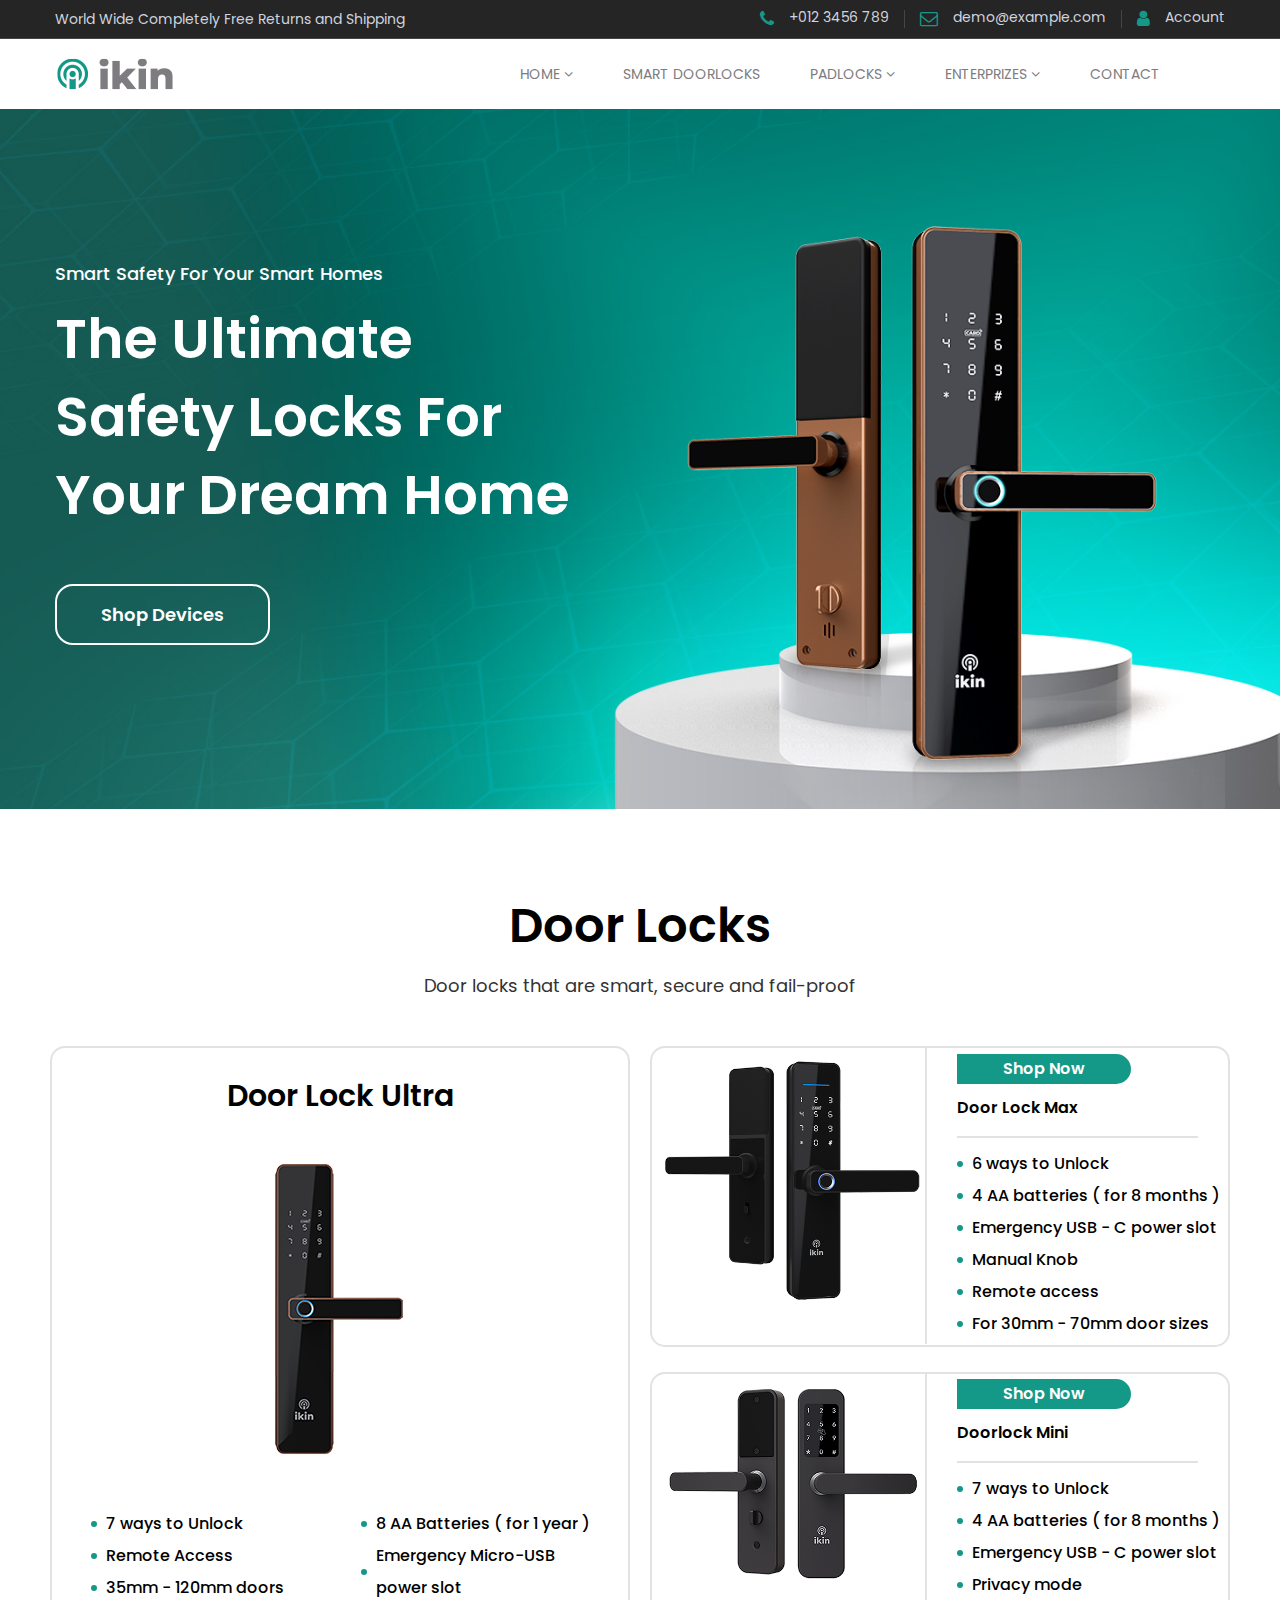
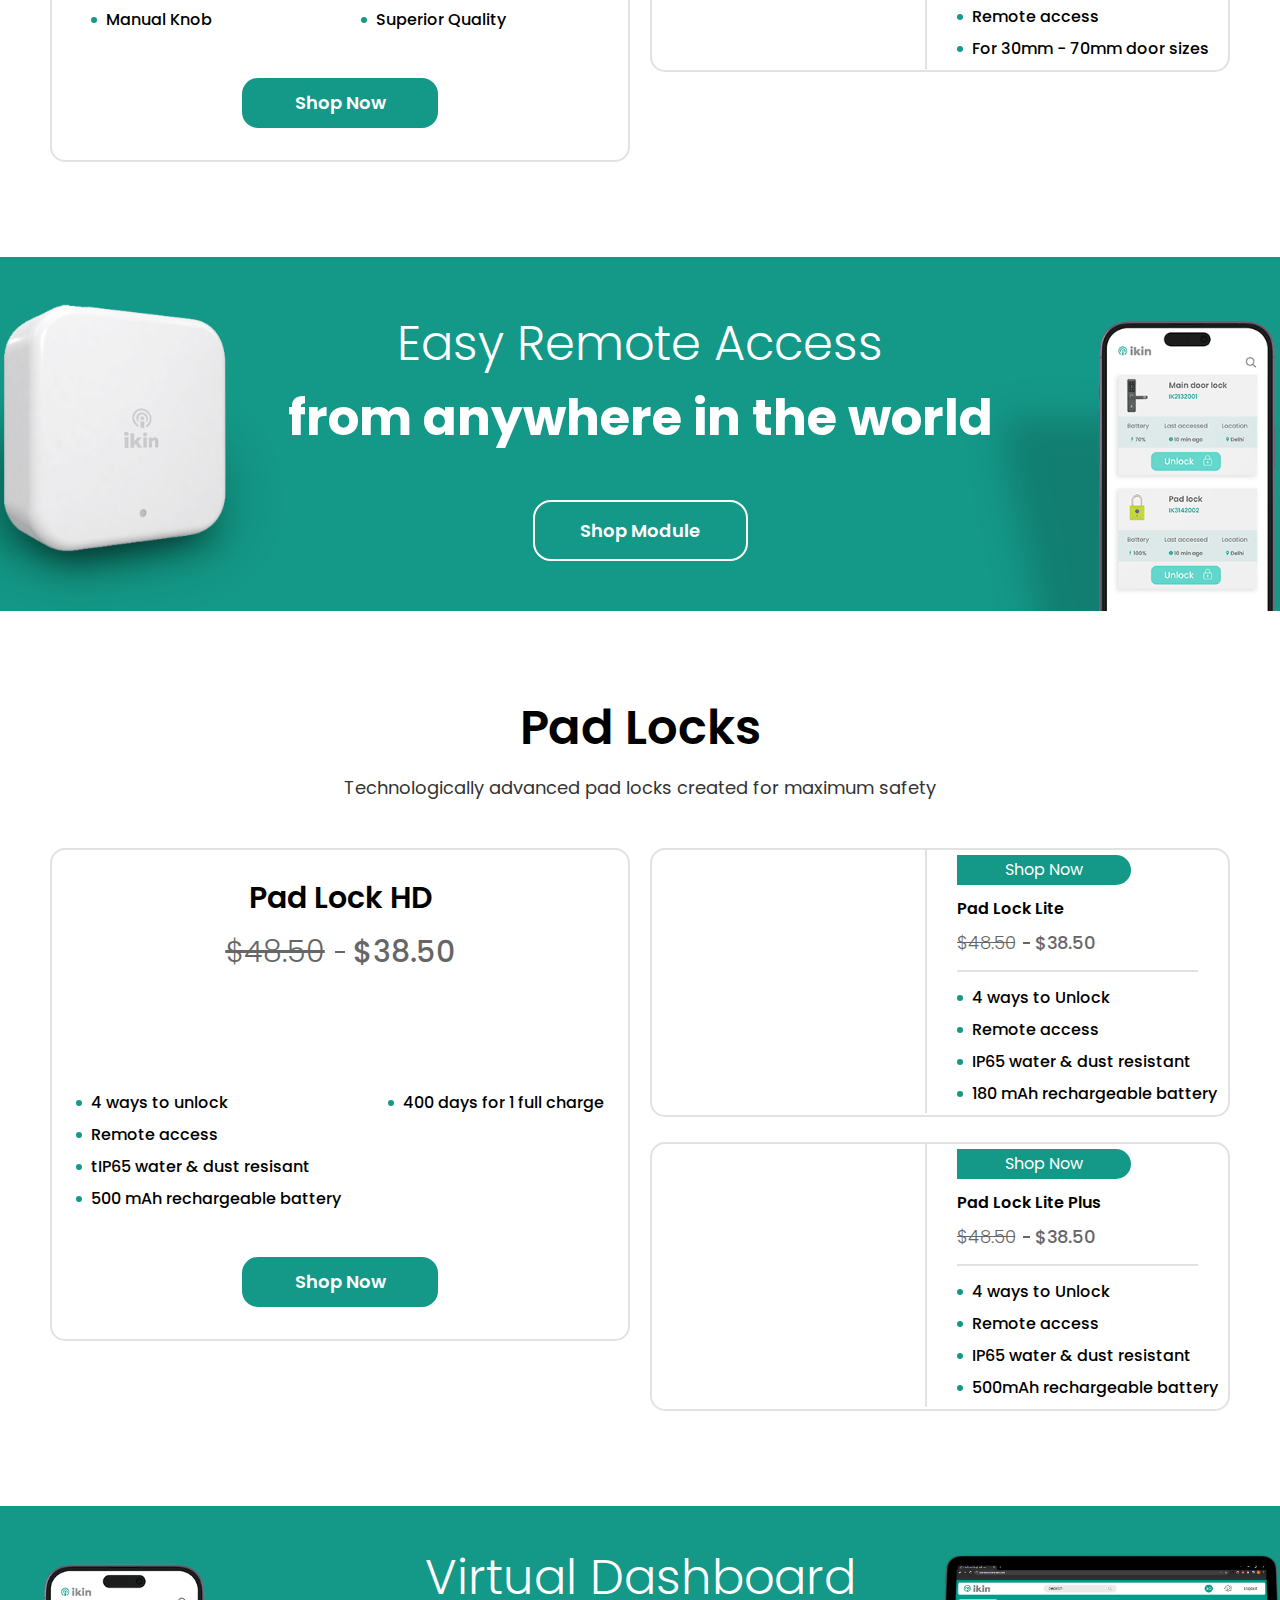
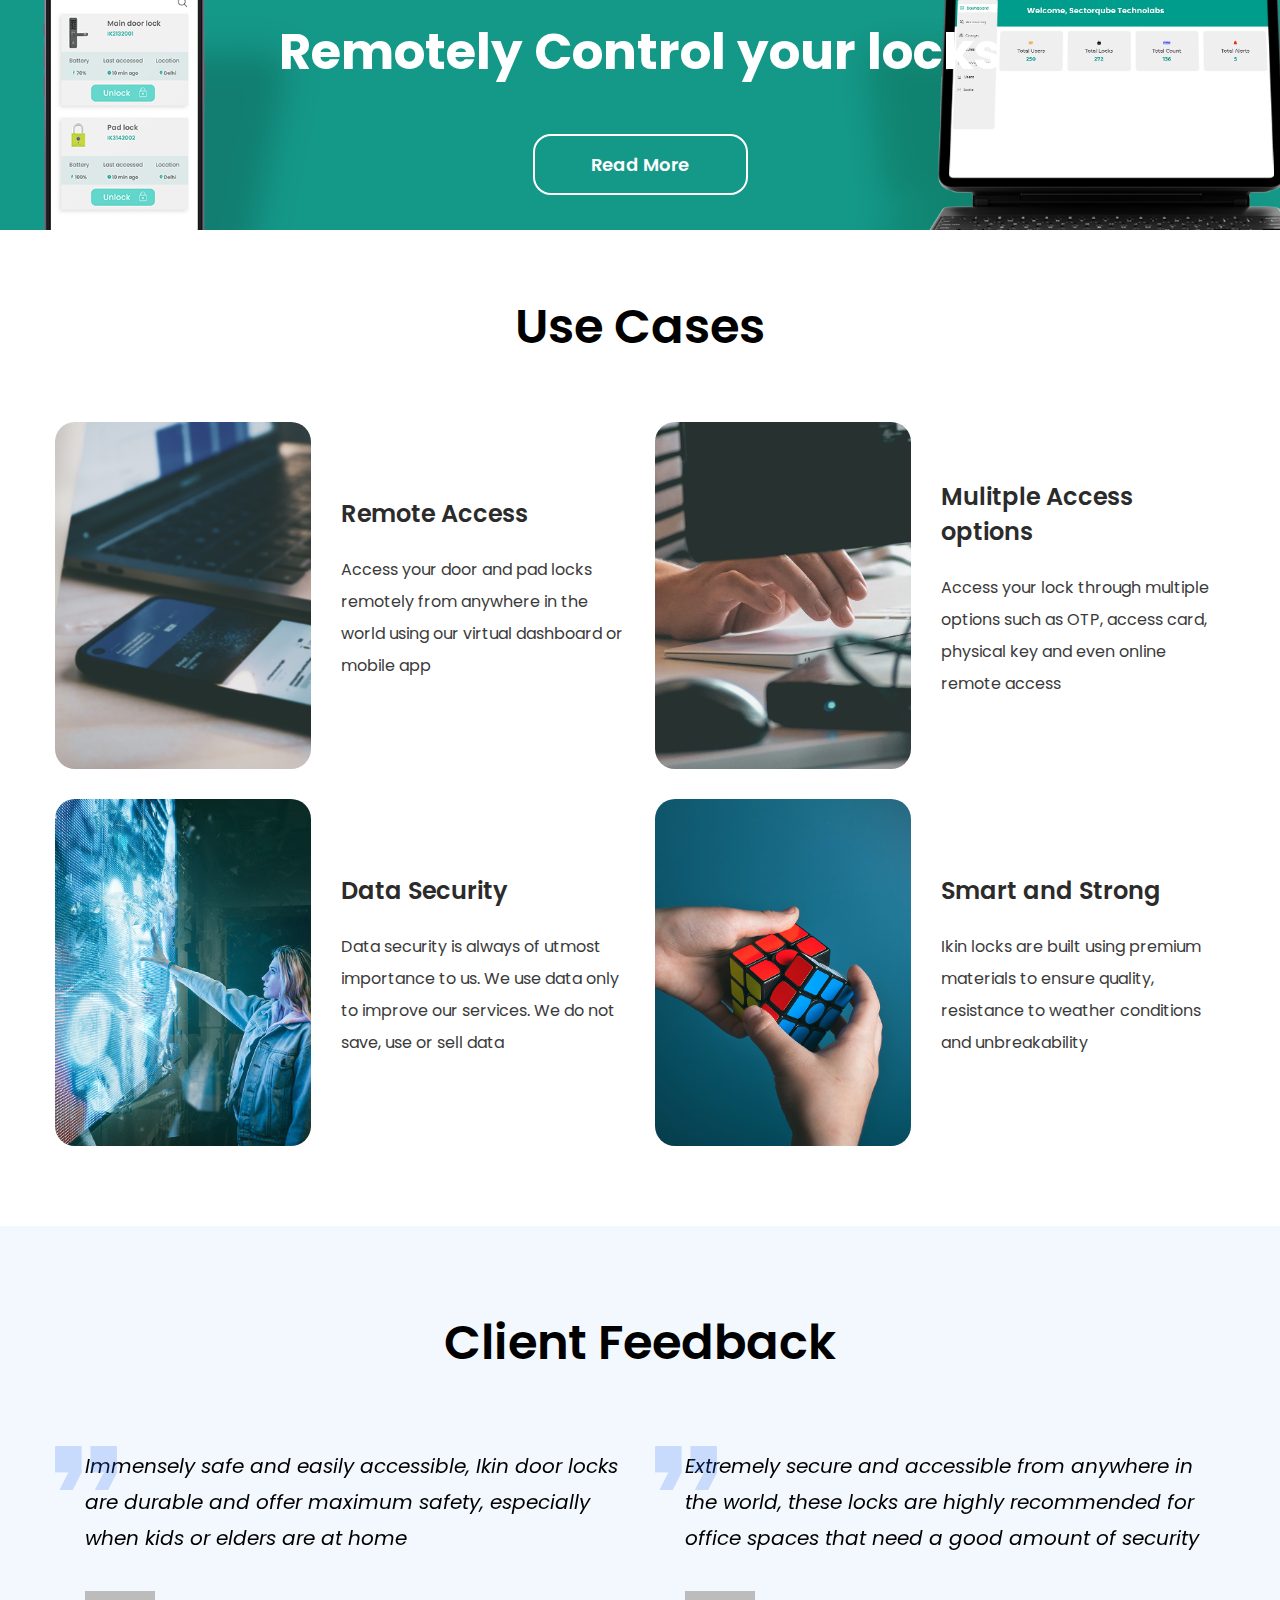
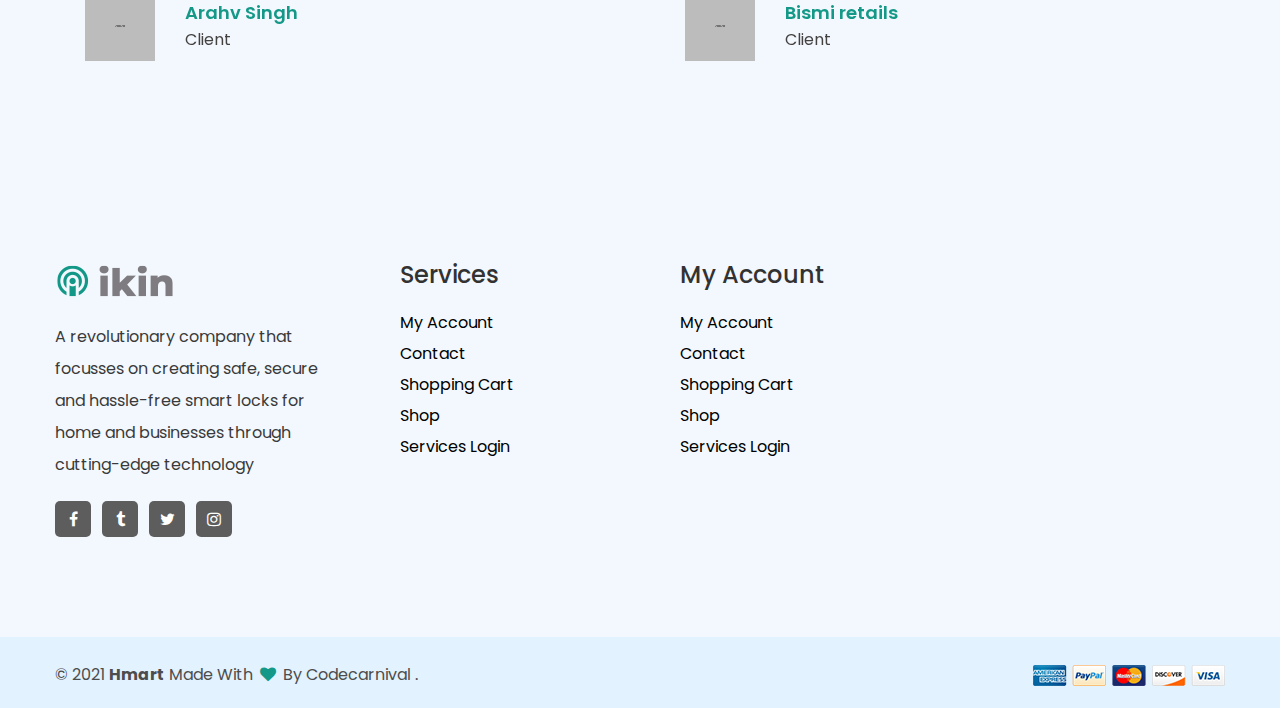
==== index.html @ 2f0a4382 "Add files via upload" ====
<!DOCTYPE html>
<html lang="zxx" dir="ltr">

<head>
    <meta charset="UTF-8">
    <meta http-equiv="X-UA-Compatible" content="IE=edge">
    <meta name="viewport" content="width=device-width, initial-scale=1.0">
    <title>IKIN</title>
    <meta name="robots" content="index, follow" />
    <meta name="description" content="Hmart-Smart Product eCommerce html Template">
    <!-- Favicon -->
    <link rel="shortcut icon" type="image/x-icon" href="assets/images/logo/favicon.png" />
    <!-- CSS
    ============================================ -->
    <link rel="stylesheet" href="assets/css/bootstrap.min.css" />
    <link rel="stylesheet" href="assets/css/font.awesome.css" />
    <link rel="stylesheet" href="assets/css/pe-icon-7-stroke.css" />
    <link rel="stylesheet" href="assets/css/animate.min.css">
    <link rel="stylesheet" href="assets/css/swiper-bundle.min.css">
    <link rel="stylesheet" href="assets/css/venobox.css">
    <link rel="stylesheet" href="assets/css/jquery-ui.min.css">
    <!-- Style CSS -->
    <link rel="stylesheet" href="assets/css/style.css">
    <!-- Minify Version -->
    <!-- <link rel="stylesheet" href="assets/css/plugins.min.css">
    <link rel="stylesheet" href="assets/css/style.min.css"> -->
</head>

<body>
    <div class="main-wrapper">
        <header>
            <!-- Header top area start -->
            <div class="header-top">
                <div class="container">
                    <div class="row justify-content-between align-items-center">
                        <div class="col">
                            <div class="welcome-text">
                                <p>World Wide Completely Free Returns and Shipping</p>
                            </div>
                        </div>
                        <div class="col d-none d-lg-block">
                            <div class="top-nav">
                                <ul>
                                    <li><a href="tel:0123456789"><i class="fa fa-phone"></i> +012 3456 789</a></li>
                                    <li><a href="mailto:demo@example.com"><i class="fa fa-envelope-o"></i> demo@example.com</a></li>
                                    <li><a href="my-account.html"><i class="fa fa-user"></i> Account</a></li>
                                </ul>
                            </div>
                        </div>
                    </div>
                </div>
            </div>
            <!-- Header top area end -->
            <!-- Header action area start -->
            <div class="header-bottom  d-none d-lg-block sticky-nav">
                <div class="container">
                    <div class="row justify-content-between align-items-center">
                        <div class="col-lg-3 col">
                            <div class="header-logo">
                                <a class="mainlogo"  href="index.html"><img src="assets/images/logo/ikin-logo.png" alt="ikin Logo" /></a>
                                <a class="whitelogo" href="index.html"><img src="assets/images/logo/ikin-logo_white.png" alt="ikin Logo" /></a>
                            </div>
                        </div>
                        <div class="col-lg-8 d-none d-lg-block">
                            <div class="header-nav">
                                <div class="main-menu position-relative">
                                    <ul>
                                        <li class="dropdown"><a href="#">Home <i class="fa fa-angle-down"></i></a>
                                      <!--       <ul class="sub-menu">
                                                <li><a href="index.html">Home 1</a></li>
                                                <li><a href="index-2.html">Home 2</a></li>
                                            </ul> -->
                                        </li>
                                        <li><a href="about.html">SMART DOORLOCKS</a></li>
                                    <!--     <li class="dropdown position-static"><a href="about.html">Pages <i class="fa fa-angle-down"></i></a>
                                            <ul class="mega-menu d-block">
                                                <li class="d-flex">
                                                    <ul class="d-block">
                                                        <li class="title"><a href="#">Inner Pages</a></li>
                                                        <li><a href="404.html">404 Page</a></li>
                                                        <li><a href="order-tracking.html">Order Tracking</a></li>
                                                        <li><a href="faq.html">Faq Page</a></li>
                                                        <li><a href="coming-soon.html">Coming Soon Page</a></li>
                                                    </ul>
                                                    <ul class="d-block">
                                                        <li class="title"><a href="#">Other Shop Pages</a></li>
                                                        <li><a href="cart.html">Cart Page</a></li>
                                                        <li><a href="checkout.html">Checkout Page</a></li>
                                                        <li><a href="compare.html">Compare Page</a></li>
                                                        <li><a href="wishlist.html">Wishlist Page</a></li>
                                                    </ul>
                                                    <ul class="d-block">
                                                        <li class="title"><a href="#">Related Shop Pages</a></li>
                                                        <li><a href="my-account.html">Account Page</a></li>
                                                        <li><a href="login.html">Login & Register Page</a></li>
                                                        <li><a href="empty-cart.html">Empty Cart Page</a></li>
                                                        <li><a href="thank-you-page.html">Thank You Page</a></li>
                                                    </ul>
                                                    <ul class="d-flex align-items-center p-0 border-0 flex-column justify-content-center">
                                                        <li>
                                                            <a class="p-0" href="shop-left-sidebar.html"><img class="img-responsive w-100" src="assets/images/banner/menu-banner.png" alt=""></a>
                                                        </li>
                                                    </ul>
                                                </li>
                                            </ul>
                                        </li> -->
                                        <li class="dropdown position-static"><a href="#">PADLOCKS <i
                                            class="fa fa-angle-down"></i></a>
                                          <!--   <ul class="mega-menu d-block">
                                                <li class="d-flex">
                                                    <ul class="d-block">
                                                        <li class="title"><a href="#">Shop Page</a></li>
                                                        <li><a href="shop-3-column.html">Shop 3 Column</a></li>
                                                        <li><a href="shop-4-column.html">Shop 4 Column</a></li>
                                                        <li><a href="shop-left-sidebar.html">Shop Left Sidebar</a></li>
                                                        <li><a href="shop-right-sidebar.html">Shop Right Sidebar</a></li>
                                                        <li><a href="shop-list-left-sidebar.html">Shop List Left Sidebar</a>
                                                        </li>
                                                        <li><a href="shop-list-right-sidebar.html">Shop List Right Sidebar</a>
                                                        </li>
                                                    </ul>
                                                    <ul class="d-block">
                                                        <li class="title"><a href="#">product Details Page</a></li>
                                                        <li><a href="single-product.html">Product Single</a></li>
                                                        <li><a href="single-product-variable.html">Product Variable</a></li>
                                                        <li><a href="single-product-affiliate.html">Product Affiliate</a></li>
                                                        <li><a href="single-product-group.html">Product Group</a></li>
                                                        <li><a href="single-product-tabstyle-2.html">Product Tab 2</a></li>
                                                        <li><a href="single-product-tabstyle-3.html">Product Tab 3</a></li>
                                                    </ul>
                                                    <ul class="d-block">
                                                        <li class="title"><a href="#">Single Product Page</a></li>
                                                        <li><a href="single-product-slider.html">Product Slider</a></li>
                                                        <li><a href="single-product-gallery-left.html">Product Gallery Left</a>
                                                        <li><a href="single-product-gallery-right.html">Product Gallery Right</a> </li>
                                                        <li><a href="single-product-sticky-left.html">Product Sticky Left</a>
                                                        </li>
                                                        <li><a href="single-product-sticky-right.html">Product Sticky Right</a>
                                                        </li>
                                                        <li><a href="cart.html">Cart Page</a></li>
                                                    </ul>
                                                    <ul class="d-block p-0 border-0">
                                                        <li class="title"><a href="#">Single Product Page</a></li>
                                                        <li><a href="checkout.html">Checkout Page</a></li>
                                                        <li><a href="compare.html">Compare Page</a></li>
                                                        <li><a href="wishlist.html">Wishlist Page</a></li>
                                                        <li><a href="my-account.html">Account Page</a></li>
                                                        <li><a href="login.html">Login & Register Page</a></li>
                                                        <li><a href="empty-cart.html">Empty Cart Page</a></li>
                                                    </ul>
                                                </li>
                                            </ul> -->
                                        </li>
                                        <li class="dropdown "><a href="#">ENTERPRIZES <i class="fa fa-angle-down"></i></a>
                                           <!--  <ul class="sub-menu">
                                                <li class="dropdown position-static"><a href="blog-grid-left-sidebar.html">Blog Grid
                                                        <i class="fa fa-angle-right"></i></a>
                                                    <ul class="sub-menu sub-menu-2">
                                                        <li><a href="blog-grid.html">Blog Grid</a></li>
                                                        <li><a href="blog-grid-left-sidebar.html">Blog Grid Left Sidebar</a></li>
                                                        <li><a href="blog-grid-right-sidebar.html">Blog Grid Right Sidebar</a></li>
                                                    </ul>
                                                </li>
                                                <li class="dropdown position-static"><a href="blog-list-left-sidebar.html">Blog List
                                                        <i class="fa fa-angle-right"></i></a>
                                                    <ul class="sub-menu sub-menu-2">
                                                        <li><a href="blog-list.html">Blog List</a></li>
                                                        <li><a href="blog-list-left-sidebar.html">Blog List Left Sidebar</a></li>
                                                        <li><a href="blog-list-right-sidebar.html">Blog List Right Sidebar</a></li>
                                                    </ul>
                                                </li>
                                                <li class="dropdown position-static"><a href="blog-single-left-sidebar.html">Single
                                                        Blog <i class="fa fa-angle-right"></i></a>
                                                    <ul class="sub-menu sub-menu-2">
                                                        <li><a href="blog-single.html">Single Blog</a>
                                                        <li><a href="blog-single-left-sidebar.html">Single Blog Left Sidebar</a>
                                                        </li>
                                                        <li><a href="blog-single-right-sidebar.html">Single Blog Right Sidebar</a>
                                                        </li>
                                                    </ul>
                                                </li>
                                            </ul> -->
                                        </li>
                                        <li><a href="contact.html">Contact</a></li>
                                    </ul>
                                </div>
                            </div>
                        </div>
                        <div class="col-lg-2 col">
                            <div class="header-actions">
                              
                                <a href="#offcanvas-mobile-menu" class="header-action-btn header-action-btn-menu offcanvas-toggle d-lg-none">
                                    <i class="pe-7s-menu"></i>
                                </a>
                            </div>
                        </div>
                    </div>
                </div>
            </div>
            <!-- Header action area end -->
            <!-- Header action area start -->
            <div class="header-bottom d-lg-none sticky-nav style-1">
                <div class="container">
                    <div class="row justify-content-between align-items-center">
                        <div class="col-lg-3 col">
                            <div class="header-logo">
                                <a class="mainlogo"  href="index.html"><img src="assets/images/logo/ikin-logo.png" alt="ikin Logo" /></a>
                                <a class="whitelogo" href="index.html"><img src="assets/images/logo/ikin-logo_white.png" alt="ikin Logo" /></a>
                            </div>
                        </div>
                       
                        <div class="col-lg-3 col">
                            <div class="header-actions">
                                <!-- Single Wedge Start -->
                             
                                <!-- Single Wedge End -->
                              
                                <a href="#offcanvas-mobile-menu" class="header-action-btn header-action-btn-menu offcanvas-toggle d-lg-none">
                                    <i class="pe-7s-menu"></i>
                                </a>
                            </div>
                        </div>
                    </div>
                </div>
            </div>
            <!-- Header action area end -->
           
        </header>
        <!-- offcanvas overlay start -->
        <div class="offcanvas-overlay"></div>
        <!-- offcanvas overlay end -->
        <!-- OffCanvas Wishlist Start -->
        <div id="offcanvas-wishlist" class="offcanvas offcanvas-wishlist">
            <div class="inner">
                <div class="head">
                    <span class="title">Wishlist</span>
                    <button class="offcanvas-close">×</button>
                </div>
                <div class="body customScroll">
                    <ul class="minicart-product-list">
                        <li>
                            <a href="single-product.html" class="image"><img src="assets/images/product-image/1.webp"
                                    alt="Cart product Image"></a>
                            <div class="content">
                                <a href="single-product.html" class="title">Modern Smart Phone</a>
                                <span class="quantity-price">1 x <span class="amount">$21.86</span></span>
                                <a href="#" class="remove">×</a>
                            </div>
                        </li>
                        <li>
                            <a href="single-product.html" class="image"><img src="assets/images/product-image/2.webp"
                                    alt="Cart product Image"></a>
                            <div class="content">
                                <a href="single-product.html" class="title">Bluetooth Headphone</a>
                                <span class="quantity-price">1 x <span class="amount">$13.28</span></span>
                                <a href="#" class="remove">×</a>
                            </div>
                        </li>
                        <li>
                            <a href="single-product.html" class="image"><img src="assets/images/product-image/3.webp"
                                    alt="Cart product Image"></a>
                            <div class="content">
                                <a href="single-product.html" class="title">Smart Music Box</a>
                                <span class="quantity-price">1 x <span class="amount">$17.34</span></span>
                                <a href="#" class="remove">×</a>
                            </div>
                        </li>
                    </ul>
                </div>
                <div class="foot">
                    <div class="buttons">
                        <a href="wishlist.html" class="btn btn-dark btn-hover-primary mt-30px">view wishlist</a>
                    </div>
                </div>
            </div>
        </div>
        <!-- OffCanvas Wishlist End -->
        <!-- OffCanvas Cart Start -->
        <div id="offcanvas-cart" class="offcanvas offcanvas-cart">
            <div class="inner">
                <div class="head">
                    <span class="title">Cart</span>
                    <button class="offcanvas-close">×</button>
                </div>
                <div class="body customScroll">
                    <ul class="minicart-product-list">
                        <li>
                            <a href="single-product.html" class="image"><img src="assets/images/product-image/1.webp"
                                    alt="Cart product Image"></a>
                            <div class="content">
                                <a href="single-product.html" class="title">Modern Smart Phone</a>
                                <span class="quantity-price">1 x <span class="amount">$18.86</span></span>
                                <a href="#" class="remove">×</a>
                            </div>
                        </li>
                        <li>
                            <a href="single-product.html" class="image"><img src="assets/images/product-image/2.webp"
                                    alt="Cart product Image"></a>
                            <div class="content">
                                <a href="single-product.html" class="title">Bluetooth Headphone</a>
                                <span class="quantity-price">1 x <span class="amount">$43.28</span></span>
                                <a href="#" class="remove">×</a>
                            </div>
                        </li>
                        <li>
                            <a href="single-product.html" class="image"><img src="assets/images/product-image/3.webp"
                                    alt="Cart product Image"></a>
                            <div class="content">
                                <a href="single-product.html" class="title">Smart Music Box</a>
                                <span class="quantity-price">1 x <span class="amount">$37.34</span></span>
                                <a href="#" class="remove">×</a>
                            </div>
                        </li>
                    </ul>
                </div>
                <div class="foot">
                    <div class="buttons mt-30px">
                        <a href="cart.html" class="btn btn-dark btn-hover-primary mb-30px">view cart</a>
                        <a href="checkout.html" class="btn btn-outline-dark current-btn">checkout</a>
                    </div>
                </div>
            </div>
        </div>
        <!-- OffCanvas Cart End -->
        <!-- OffCanvas Menu Start -->
        <div id="offcanvas-mobile-menu" class="offcanvas offcanvas-mobile-menu">
            <button class="offcanvas-close"></button>
            <div class="user-panel">
                <ul>
                    <li><a href="tel:0123456789"><i class="fa fa-phone"></i> +012 3456 789</a></li>
                    <li><a href="mailto:demo@example.com"><i class="fa fa-envelope-o"></i> demo@example.com</a></li>
                    <li><a href="my-account.html"><i class="fa fa-user"></i> Account</a></li>
                </ul>
            </div>
            <div class="inner customScroll">
                <div class="offcanvas-menu mb-4">
                    <ul> 
                        <li><a href="#"><span class="menu-text">HOME</span></a>
                           
                        </li>
                        <li><a href="about.html">SMART DOORLOCKS</a></li>
                        <li><a href="about.html">PAD LOCKS</a></li>
                        <li><a href="#"><span class="menu-text">ENTERPRIZES</span></a>
                          <!--   <ul class="sub-menu">
                                <li>
                                    <a href="#"><span class="menu-text">Shop Page</span></a>
                                    <ul class="sub-menu">
                                        <li><a href="shop-3-column.html">Shop 3 Column</a></li>
                                        <li><a href="shop-4-column.html">Shop 4 Column</a></li>
                                        <li><a href="shop-left-sidebar.html">Shop Left Sidebar</a></li>
                                        <li><a href="shop-right-sidebar.html">Shop Right Sidebar</a></li>
                                        <li><a href="shop-list-left-sidebar.html">Shop List Left Sidebar</a>
                                        </li>
                                        <li><a href="shop-list-right-sidebar.html">Shop List Right Sidebar</a>
                                        </li>
                                        <li><a href="cart.html">Cart Page</a></li>
                                        <li><a href="checkout.html">Checkout Page</a></li>
                                    </ul>
                                </li>
                                <li>
                                    <a href="#"><span class="menu-text">product Details Page</span></a>
                                    <ul class="sub-menu">
                                        <li><a href="single-product.html">Product Single</a></li>
                                        <li><a href="single-product-variable.html">Product Variable</a></li>
                                        <li><a href="single-product-affiliate.html">Product Affiliate</a></li>
                                        <li><a href="single-product-group.html">Product Group</a></li>
                                        <li><a href="single-product-tabstyle-2.html">Product Tab 2</a></li>
                                        <li><a href="single-product-tabstyle-3.html">Product Tab 3</a></li>
                                        <li><a href="single-product-slider.html">Product Slider</a></li>
                                        <li><a href="single-product-gallery-left.html">Product Gallery Left</a>
                                    </ul>
                                </li>
                                <li>
                                    <a href="#"><span class="menu-text">Single Product Page</span></a>
                                    <ul class="sub-menu">
                                        <li><a href="single-product-gallery-right.html">Product Gallery
                                                Right</a> </li>
                                        <li><a href="single-product-sticky-left.html">Product Sticky Left</a>
                                        </li>
                                        <li><a href="single-product-sticky-right.html">Product Sticky Right</a>
                                        </li>
                                        <li><a href="compare.html">Compare Page</a></li>
                                        <li><a href="wishlist.html">Wishlist Page</a></li>
                                        <li><a href="my-account.html">Account Page</a></li>
                                        <li><a href="login.html">Login & Register Page</a></li>
                                        <li><a href="empty-cart.html">Empty Cart Page</a></li>
                                    </ul>
                                </li>
                            </ul> -->
                        </li>
                        <li><a href="#"><span class="menu-text">CONTACT</span></a>
                          
                        </li>
                    </ul>
                </div>
                <!-- OffCanvas Menu End -->
                <div class="offcanvas-social mt-auto">
                    <ul>
                        <li>
                            <a href="#"><i class="fa fa-facebook"></i></a>
                        </li>
                        <li>
                            <a href="#"><i class="fa fa-twitter"></i></a>
                        </li>
                        <li>
                            <a href="#"><i class="fa fa-google"></i></a>
                        </li>
                        <li>
                            <a href="#"><i class="fa fa-youtube"></i></a>
                        </li>
                        <li>
                            <a href="#"><i class="fa fa-instagram"></i></a>
                        </li>
                    </ul>
                </div>
            </div>
        </div>
        <!-- OffCanvas Menu End -->
        <!-- Hero/Intro Slider Start -->
        <div class="section ">
            <div class="hero-slider swiper-container slider-nav-style-1 slider-dot-style-1">
                <!-- Hero slider Active -->
                <div class="swiper-wrapper">
                    <!-- Single slider item -->
                    <div class="hero-slide-item slider-height swiper-slide bg-color1"
                    >
                        <div class="container h-100">
                            <div class="row h-100">
                                <div class="col-xl-6 col-lg-6 col-md-6 col-sm-6 align-self-center sm-center-view">
                                    <div class="hero-slide-content slider-animated-1">
                                        <span class="category">Smart safety for your smart homes</span>  
                                        <h2 class="title-1">The ultimate <br>
                                            safety locks for <br>
                                            your dream home </h2>
                                        <a href="shop-left-sidebar.html" class="btn btn-primary text-capitalize">Shop
                                             Devices</a>
                                    </div>
                                </div>
                                <div
                                    class="col-xl-6 col-lg-6 col-md-6 col-sm-6 d-flex justify-content-center position-relative align-items-end">
                                    <div class="show-case">
                                        <div class="hero-slide-image">
                                            <img class="slideimg1" src="assets/images/banner/banner-ultra.png" alt="" />
                                            <img  class="slideimg2" src="assets/images/banner/banner-ultra-mobile-view (5).png" alt="" />
                                        </div>
                                    </div>
                                </div>
                            </div>
                        </div>
                    </div>
                    <!-- Single slider item -->
                    <div class="hero-slide-item slide-2 slider-height swiper-slide bg-color1"
                    >
                        <div class="container h-100">
                            <div class="row h-100">
                                <div class="col-xl-6 col-lg-6 col-md-6 col-sm-6 align-self-center sm-center-view">
                                    <div class="hero-slide-content slider-animated-1">
                                        <span class="category">Smart Locks for Smart Businesses</span> 
                                        <h2 class="title-1">Protect your 
                                            offices with cutting-edge safety</h2>
                                        <a href="shop-left-sidebar.html" class="btn btn-primary text-capitalize">Shop
                                            Devices</a>
                                    </div>
                                </div>
                                <div
                                    class="col-xl-6 col-lg-6 col-md-6 col-sm-6 d-flex justify-content-center position-relative align-items-end">
                                    <div class="show-case">
                                        <div class="hero-slide-image">
                                            <img class="slideimg1" src="assets/images/banner/banner-mini_padlock.png" alt="" />
                                            <img  class="slideimg2" src="assets/images/banner/Pad-Locksmob.png" alt="" />
                                        </div>
                                    </div>
                                </div>
                            </div>
                        </div>
                    </div>
                </div>
                <!-- Add Pagination -->
                <div class="swiper-pagination swiper-pagination-white"></div>
                <!-- Add Arrows -->
                <div class="swiper-buttons">
                    <div class="swiper-button-next"></div>
                    <div class="swiper-button-prev"></div>
                </div>
            </div>
        </div>
        <!-- Hero/Intro Slider End -->
        <!-- Banner Area Start -->
        <!-- Feature product area start -->
        <div class="feature-product-area pt-100px pb-100px">
            <div class="container">
                <div class="row">
                    <div class="col-12">
                        <div class="section-title text-center">
                            <h2 class="title">Door Locks</h2>
                            <p>Door locks that are smart, secure and fail-proof</p>
                        </div>
                    </div>
                </div>
                <div class="row">
                    <div class="col-xl-6 col-lg-6 mb-md-35px mb-lm-35px">
                        <div class="single-feature-content bigpreview">
                            <button title="Add To Cart" class="action add-to-cart" data-bs-toggle="modal"
                                data-bs-target="#exampleModal-Cart"><i class="pe-7s-shopbag"></i></button>
                            <div class="top-content">
                                <h4 class="title"><a href="doorlock_ultra.html">Door Lock Ultra </a></h4>
                               
                                <!-- <span class="price">
                                    <span class="old"><del>$48.50</del></span>
                                    <span class="new">$38.50</span>
                                </span> -->
                            </div>
                            <div class="image">
                                <img src="assets/images/feature-image/door-lock_ultra.png" alt="">
                                <img src="assets/images/Doorlock-Ultra-features.png" alt="">
                            </div>
                            <div class="bottom-content">
                                <div class="bottom-content">
                                   <div class="features">
                                    <div class="product-feature">
                                        <ul>
                                            <li>7 ways to Unlock</li>
                                            <li>Remote Access</li>
                                            <li>35mm - 120mm doors</li>
                                            <li>Manual Knob</li>
                                        </ul>
                                    </div>
                                    <div class="product-feature">
                                        <ul>
                                            <li>8 AA Batteries ( for 1 year )</li>
                                            <li>Emergency Micro-USB <br> power slot</li>
                                            <li>Superior Quality </li>
                                        </ul>
                                    </div>
                                   </div>
                                   
                                </div>
                                <a href="#" class="btn btn-primary  m-auto"> Shop
                                    Now </a>
                            </div>
                        </div>
                    </div>
                    <div class="col-xl-6 col-lg-6">
                        <div class="feature-right-content">
                            <div class="image-side">
                                <img src="assets/images/Doorlock-Max-Front-main.png" alt="">
                                <img src="assets/images/Doorlock-Max-features.png" alt="">
                                <button title="Add To Cart" class="action add-to-cart" data-bs-toggle="modal"
                                    data-bs-target="#exampleModal-Cart"><i class="pe-7s-shopbag"></i></button>
                            </div>
                            <div class="content-side">
                                <div class="deal-timing">
                                    <span>Shop Now</span>
                                </div>
                                <div class="prize-content">
                                    <h5 class="title"><a href="doorlock_max.html">Door Lock Max</a></h5>
                                  <!-- <span class="price">
                                    <span class="old"><del>$48.50</del></span>
                                    <span class="new">$38.50</span>
                                </span> -->
                                </div>
                                <div class="product-feature">
                                    <ul>
                                        <li>6 ways to Unlock</li>
                                        <li>4 AA batteries ( for 8 months )</li>
                                        <li>Emergency USB - C power slot</li>
                                        <li>Manual Knob</li>
                                        <li>Remote access
                                        </li>
                                        <li>For 30mm - 70mm door sizes</li>
                                    </ul>
                                </div>
                            </div>
                        </div>
                        <div class="feature-right-content mt-30px">
                            <div class="image-side">
                                <img src="assets/images/Doorlock-Mini-Front-main.png" alt="">
                                <img src="assets/images/Doorlock-Mini-features.png" alt="">
                                <button title="Add To Cart" class="action add-to-cart" data-bs-toggle="modal"
                                    data-bs-target="#exampleModal-Cart"><i class="pe-7s-shopbag"></i></button>
                            </div>
                            <div class="content-side">
                                <div class="deal-timing">
                                    <span>Shop Now</span>
                                </div>
                                <div class="prize-content">
                                    <h5 class="title"><a href="doorlock-mini.html">Doorlock Mini</a></h5>
                                  <!-- <span class="price">
                                    <span class="old"><del>$48.50</del></span>
                                    <span class="new">$38.50</span>
                                </span> -->
                                </div>
                                <div class="product-feature">
                                    <ul>
                                        <li>7 ways to Unlock</li>
                                        <li>4 AA batteries ( for 8 months )</li>
                                        <li>Emergency USB - C power slot</li>
                                        <li>Privacy mode</li>
                                        <li>Remote access
                                        </li>
                                        <li>For 30mm - 70mm door sizes

                                        </li>
                                    </ul>
                                </div>
                            </div>
                        </div>
                    </div>
                </div>
            </div>
        </div>
        <!-- Feature product area End -->
        <!-- Fashion Area Start -->
        <div class="fashion-area bgpadding" style="background-image: url(assets/images/banner/wifi-module_bg.png);">
            <div class="container">
                <div class="row justify-content-center align-items-center h-100">
                    <div class="col-12 text-center"> 
                        <h2 class="title"> <span>Easy Remote Access</span> from anywhere in the world </h2>
                        <a href="#" class="btn btn-primary text-capitalize m-auto">Shop Module</a>
                    </div>
                </div>
            </div>
        </div>
        <!-- Fashion Area End -->
        <!-- Feature product area start -->
        <div class="feature-product-area pt-100px pb-100px">
            <div class="container">
                <div class="row">
                    <div class="col-12">
                        <div class="section-title text-center">
                            <h2 class="title">Pad Locks</h2>
                            <p>Technologically advanced pad locks created for maximum safety</p>
                        </div>
                    </div>
                </div>
              <div class="row">
                    <div class="col-xl-6 col-lg-6 mb-md-35px mb-lm-35px">
                        <div class="single-feature-content bigpreview">
                           
                            <div class="top-content">
                                <h4 class="title"><a href="padlock.html">Pad Lock HD</a></h4>
                                <span class="price">
                                    <span class="old"><del>$48.50</del></span>
                                    <span class="new">$38.50</span>
                                </span>
                            </div>
                            <div class="image">
                                <img src="assets/images/Padlock-hd-front.png" alt="">
                                <img src="assets/images/Padlock-hd-features.png" alt="">
                                <button title="Add To Cart" class="action add-to-cart" data-bs-toggle="modal"
                                    data-bs-target="#exampleModal-Cart"><i class="pe-7s-shopbag"></i></button>
                            </div>
                            <div class="bottom-content">
                                <div class="bottom-content">
                                   <div class="features">
                                    <div class="product-feature">
                                        <ul>
                                            <li>4 ways to unlock</li>
                                            <li>Remote access</li>
                                            <li>tIP65 water & dust resisant</li>
                                            <li>500 mAh rechargeable battery
                                            </li>
                                           
                                            
                                        </ul>
                                    </div>
                                   <div class="product-feature">
                                        <ul>
                                            <li>400 days for 1 full charge
                                            </li>
                                        </ul>
                                    </div>
                                   </div>
                                   
                                </div>
                                <a href="#" class="btn btn-primary  m-auto" data-bs-toggle="modal"
                                data-bs-target="#exampleModal-Cart"> Shop
                                    Now </a>
                            </div>
                        </div>
                    </div>
                    <div class="col-xl-6 col-lg-6">
                        <div class="feature-right-content">
                            <div class="image-side">
                                <img src="assets/images/Padlock-lite-plus-front.png" alt="">
                                <img src="assets/images/Padlock-lite-features.png" alt="">
                                <button title="Add To Cart" class="action add-to-cart" data-bs-toggle="modal"
                                    data-bs-target="#exampleModal-Cart"><i class="pe-7s-shopbag"></i></button>
                            </div>
                            <div class="content-side">
                                <div class="deal-timing">
                                    <button title="Add To Cart" class="action add-to-cart" data-bs-toggle="modal"
                                    data-bs-target="#exampleModal-Cart"><span class="contact">Shop Now</span></button>
                                </div>
                                <div class="prize-content">
                                    <h5 class="title"><a href="padlock_lite.html">Pad Lock Lite</a></h5>
                                    <span class="price">
                                        <span class="old">$48.50</span>
                                        <span class="new">$38.50</span>
                                    </span>
                                </div>
                                <div class="product-feature">
                                    <ul>

                                        <li>4 ways to Unlock</li>
                                        <li>Remote access</li>
                                        <li> IP65 water & dust resistant</li>
                                        <li>180 mAh rechargeable battery</li>
                                    </ul>
                                </div>
                            </div>
                        </div>
                        <div class="feature-right-content mt-30px">
                            <div class="image-side">
                                <img src="assets/images/Padlock-lite-plus-side.png" alt="">
                                <img src="assets/images/Padlock-lite-plus-features.png" alt="">
                                <button title="Add To Cart" class="action add-to-cart" data-bs-toggle="modal"
                                    data-bs-target="#exampleModal-Cart"><i class="pe-7s-shopbag"></i></button>
                            </div>
                            <div class="content-side">
                                <div class="deal-timing">
                                    <button title="Add To Cart" class="action add-to-cart" data-bs-toggle="modal"
                                    data-bs-target="#exampleModal-Cart"><span class="contact">Shop Now</span></button>
                                </div>
                                <div class="prize-content">
                                    <h5 class="title"><a href="padlock_lite_plus.html">Pad Lock Lite Plus </a></h5>
                                    <span class="price">
                                        <span class="old">$48.50</span>
                                        <span class="new">$38.50</span>
                                    </span>
                                </div>
                                <div class="product-feature">
                                    <ul>
                                        <li>4 ways to Unlock</li>
                                        <li>Remote access</li>
                                        <li>IP65 water & dust resistant</li>
                                        <li>500mAh rechargeable battery</li>
                                    </ul>
                                </div>
                            </div>
                        </div>
                    </div>
                </div>
            </div>
        </div>
        <!-- Feature product area End -->

        <div class="fashion-area pb-80" style="background-image: url(assets/images/banner/dashboard_bg.png);">
            <div class="container h-100">
                <div class="row justify-content-center align-items-center h-100">
                    <div class="col-12 text-center">
                        <h2 class="title"> <span>Virtual Dashboard</span> Remotely Control your locks</h2>
                        <a href="shop-left-sidebar.html" class="btn btn-primary text-capitalize m-auto">Read More</a>
                    </div>
                </div>
            </div>
        </div>
        <!-- Fashion Area End -->


        <!-- Blog area start from here -->
        <div class="main-blog-area pt-100 pb-80px">
            <div class="container">
                <!-- section title start -->
                <div class="row">
                    <div class="col-md-12">
                        <div class="section-title text-center mb-30px0px">
                            <h2 class="title">Use Cases</h2>
                            
                        </div>
                    </div>
                </div>
                <!-- section title start -->
                <div class="row">
                    <div class="col-lg-6 col-sm-6 mb-xs-30px">
                        <div class="single-blog">
                            <div class="blog-image">
                                <a href="blog-single-left-sidebar.html"><img src="assets/images/blog-image/use-case_remote-access.png"
                                        class="img-responsive w-100" alt=""></a>
                            </div>
                            <div class="blog-text">
                               
                                <h5 class="blog-heading"><a class="blog-heading-link"
                                        href="blog-single-left-sidebar.html">Remote Access</a></h5>
                                <p>Access your door and pad locks remotely from anywhere in the world using our virtual dashboard or mobile app</p>
                               
                            </div>
                        </div>
                    </div>
                    <!-- End single blog -->
                    <div class="col-lg-6 col-sm-6">
                        <div class="single-blog">
                            <div class="blog-image">
                                <a href="blog-single-left-sidebar.html"><img src="assets/images/blog-image/use-case_multiple-access-options.png"
                                        class="img-responsive w-100" alt=""></a>
                            </div>
                            <div class="blog-text">
                             
                                <h5 class="blog-heading"><a class="blog-heading-link"
                                        href="blog-single-left-sidebar.html">Mulitple Access options</a>
                                </h5>
                                <p>Access your lock through multiple options such as OTP, access card, physical key and even online remote access
                                </p>
                              
                            </div>
                        </div>
                    </div>
                    <!-- End single blog -->
                    
                    <div class="col-lg-6 col-sm-6 mb-xs-30px">
                        <div class="single-blog m-0">
                            <div class="blog-image">
                                <a href="blog-single-left-sidebar.html"><img src="assets/images/blog-image/use-case_futuristic-safety.png"
                                        class="img-responsive w-100" alt=""></a>
                            </div>
                            <div class="blog-text">
                               
                                <h5 class="blog-heading"><a class="blog-heading-link"
                                        href="blog-single-left-sidebar.html">Data Security</a></h5>
                                <p>Data security is always of utmost importance to us. We use data only to improve our services. We do not save, use or sell data</p>
                             
                            </div>
                        </div>
                    </div>
                    <!-- End single blog -->
                    <div class="col-lg-6 col-sm-6">
                        <div class="single-blog m-0">
                            <div class="blog-image">
                                <a href="blog-single-left-sidebar.html"><img src="assets/images/blog-image/use-case_smart-and-strong.png"
                                        class="img-responsive w-100" alt=""></a>
                            </div>
                            <div class="blog-text">
                             
                                <h5 class="blog-heading"><a class="blog-heading-link"
                                        href="blog-single-left-sidebar.html">Smart and Strong</a>
                                </h5>
                                <p>Ikin locks are built using premium materials to ensure quality, resistance to weather conditions and unbreakability</p>
                               
                            </div>
                        </div>
                    </div>
                    <!-- End single blog -->
                </div>
                
            </div>
        </div>
        <!-- Blog area end here -->



     
        <!-- <div class="brand-area pt-100px pb-100px">
            <div class="container">
                <div class="brand-slider swiper-container">
                    <div class="swiper-wrapper align-items-center">
                        <div class="swiper-slide brand-slider-item text-center">
                            <a href="#"><img class=" img-fluid" src="assets/images/partner/1.png" alt="" /></a>
                        </div>
                        <div class="swiper-slide brand-slider-item text-center">
                            <a href="#"><img class=" img-fluid" src="assets/images/partner/2.png" alt="" /></a>
                        </div>
                        <div class="swiper-slide brand-slider-item text-center">
                            <a href="#"><img class=" img-fluid" src="assets/images/partner/3.png" alt="" /></a>
                        </div>
                        <div class="swiper-slide brand-slider-item text-center">
                            <a href="#"><img class=" img-fluid" src="assets/images/partner/4.png" alt="" /></a>
                        </div>
                    </div>
                </div>
            </div>
        </div> -->
     

 <!-- Testimonial area start -->
 <div class="trstimonial-area pt-100px pb-100px">
    <div class="container">
        <div class="row">
            <div class="col-12">
                <div class="section-title text-center m-0">
                    <h2 class="title">Client Feedback</h2>
<!--                     <p>There are many variations of passages of Lorem Ipsum available</p>
 -->                </div>
            </div>
        </div>
        <div class="row">
            <div class="col-12">
                <!-- Swiper -->
                <div class="swiper-container content-top slider-nav-style-1">
                    <div class="swiper-wrapper">
                        <div class="swiper-slide">
                            <div class="testi-inner">
                                <div class="testi-content">
                                    <p>Immensely safe and easily accessible, Ikin door locks are durable and offer maximum safety, especially when kids or elders are at home
                                    </p>
                                </div>
                                <div class="testi-author">
                                    <div class="author-image">
                                        <img class="img-responsive" src="assets/images/testimonial/1.png" alt="">
                                    </div>
                                    <div class="author-name">
                                        <h4 class="name">Arahv Singh<span>Client</span></h4>
                                    </div>
                                </div>
                            </div>
                        </div>
                        <div class="swiper-slide">
                            <div class="testi-inner">
                                <div class="testi-content">
                                    <p>Extremely secure and accessible from anywhere in the world, these locks are highly recommended for office spaces  that need a good amount of security
                                    </p>
                                </div>
                                <div class="testi-author">
                                    <div class="author-image">
                                        <img class="img-responsive" src="assets/images/testimonial/1.png" alt="">
                                    </div>
                                    <div class="author-name">
                                        <h4 class="name">Bismi retails<span>Client</span></h4>
                                    </div>
                                </div>
                            </div>
                        </div>
                        <div class="swiper-slide">
                            <div class="testi-inner">
                                <div class="testi-content">
                                    <p>A life saver when you have children and pets at home! These door locks are easily accessible, prevents accidental unlocking and looks really great
                                    </p>
                                </div>
                                <div class="testi-author">
                                    <div class="author-image">
                                        <img class="img-responsive" src="assets/images/testimonial/1.png" alt="">
                                    </div>
                                    <div class="author-name">
                                        <h4 class="name">Regan Rosen<span>Client</span></h4>
                                    </div>
                                </div>
                            </div>
                        </div>
                        <div class="swiper-slide">
                            <div class="testi-inner">
                                <div class="testi-content">
                                    <p>Extremely safe locks for offices and shops. They are hassle-free, can be controlled via phone and helps you stay free of worries
                                    </p>
                                </div>
                                <div class="testi-author">
                                    <div class="author-image">
                                        <img class="img-responsive" src="assets/images/testimonial/1.png" alt="">
                                    </div>
                                    <div class="author-name">
                                        <h4 class="name">Regan Rosen<span>Client</span></h4>
                                    </div>
                                </div>
                            </div>
                        </div>
                    </div>
                    <!-- Add Arrows -->
                    <div class="swiper-buttons">
                        <div class="swiper-button-next"></div>
                        <div class="swiper-button-prev"></div>
                    </div>
                </div>
            </div>
        </div>
    </div>
</div>
<!-- Testimonial area end-->


        <!-- Footer Area Start -->
        <div class="footer-area">
            <div class="footer-container">
                <div class="footer-top">
                    <div class="container">
                        <div class="row">
                            <!-- Start single blog -->
                            <div class="col-md-6 col-lg-3 mb-md-30px mb-lm-30px">
                                <div class="single-wedge">
                                    <div class="footer-logo">
                                        <a href="index.html"><img src="assets/images/logo/ikin-logo.png" alt=""></a>
                                    </div>
                                    <p class="about-text">A revolutionary company that focusses on creating safe, secure and hassle-free smart locks for home and businesses through cutting-edge technology
                                    </p>
                                    <ul class="link-follow">
                                        <li>
                                            <a class="m-0" title="Twitter" target="_blank" rel="noopener noreferrer"
                                                href="#"><i class="fa fa-facebook" aria-hidden="true"></i></a>
                                        </li>
                                        <li>
                                            <a title="Tumblr" target="_blank" rel="noopener noreferrer" href="#"><i
                                                    class="fa fa-tumblr" aria-hidden="true"></i>
                                            </a>
                                        </li>
                                        <li>
                                            <a title="Facebook" target="_blank" rel="noopener noreferrer" href="#"><i
                                                    class="fa fa-twitter" aria-hidden="true"></i>
                                            </a>
                                        </li>
                                        <li>
                                            <a title="Instagram" target="_blank" rel="noopener noreferrer" href="#"><i
                                                    class="fa fa-instagram" aria-hidden="true"></i>
                                            </a>
                                        </li>
                                    </ul>
                                </div>
                            </div>
                            <!-- End single blog -->
                            <!-- Start single blog -->
                            <div class="col-md-6 col-lg-3 col-sm-6 mb-lm-30px pl-lg-60px">
                                <div class="single-wedge">
                                    <h4 class="footer-herading">Services</h4>
                                    <div class="footer-links">
                                        <div class="footer-row">
                                            <ul class="align-items-center">
                                                <li class="li"><a class="single-link" href="#">My
                                                        Account</a></li>
                                                <li class="li"><a class="single-link" href="#">Contact</a>
                                                </li>
                                                <li class="li"><a class="single-link" href="#">Shopping cart</a>
                                                </li>
                                                <li class="li"><a class="single-link"
                                                        href="#">Shop</a></li>
                                                <li class="li"><a class="single-link" href="#">Services
                                                        Login</a></li>
                                            </ul>
                                        </div>
                                    </div>
                                </div>
                            </div>
                            <!-- End single blog -->
                            <!-- Start single blog -->
                            <div class="col-md-6 col-lg-3 col-sm-6 mb-lm-30px pl-lg-40px">
                                <div class="single-wedge">
                                    <h4 class="footer-herading">My Account</h4>
                                    <div class="footer-links">
                                        <div class="footer-row">
                                            <ul class="align-items-center">
                                                <li class="li"><a class="single-link" href="#">My
                                                        Account</a></li>
                                                <li class="li"><a class="single-link" href="#">Contact</a>
                                                </li>
                                                <li class="li"><a class="single-link" href="#">Shopping cart</a>
                                                </li>
                                                <li class="li"><a class="single-link"
                                                        href="#">Shop</a></li>
                                                <li class="li"><a class="single-link" href="#">Services
                                                        Login</a></li>
                                            </ul>
                                        </div>
                                    </div>
                                </div>
                            </div>
                            <!-- End single blog -->
                            <!-- Start single blog -->
                           
                            <!-- End single blog -->
                        </div>
                    </div>
                </div>
                <div class="footer-bottom">
                    <div class="container">
                        <div class="line-shape-top line-height-1">
                            <div class="row flex-md-row-reverse align-items-center">
                                <div class="col-md-6 text-center text-md-end">
                                    <div class="payment-mth"><a href="#"><img class="img img-fluid"
                                                src="assets/images/icons/payment.png" alt="payment-image"></a></div>
                                </div>
                                <div class="col-md-6 text-center text-md-start">
                                    <p class="copy-text"> © 2021 <strong>Hmart</strong> Made With <i class="fa fa-heart"
                                            aria-hidden="true"></i> By <a class="company-name"
                                            href="https://themeforest.net/user/codecarnival/portfolio">
                                            <strong> Codecarnival </strong></a>.</p>
                                </div>
                            </div>
                        </div>
                    </div>
                </div>
            </div>
        </div>
        <!-- Footer Area End -->
    </div>


    <!-- Modal -->
    <div class="modal modal-2 fade" id="exampleModal" tabindex="-1" role="dialog">
        <div class="modal-dialog modal-dialog-centered" role="document">
            <div class="modal-content">
                <div class="modal-body">
                    <button type="button" class="btn-close" data-bs-dismiss="modal" aria-label="Close"> <i
                            class="pe-7s-close"></i></button>
                    <div class="row">
                        <div class="col-lg-6 col-sm-12 col-xs-12 mb-lm-30px mb-md-30px mb-sm-30px">
                            <!-- Swiper -->
                            <div class="swiper-container gallery-top">
                                <div class="swiper-wrapper">
                                    <div class="swiper-slide">
                                        <img class="img-responsive m-auto"
                                            src="assets/images/product-image/zoom-image/1.webp" alt="">
                                    </div>
                                    <div class="swiper-slide">
                                        <img class="img-responsive m-auto"
                                            src="assets/images/product-image/zoom-image/2.webp" alt="">
                                    </div>
                                    <div class="swiper-slide">
                                        <img class="img-responsive m-auto"
                                            src="assets/images/product-image/zoom-image/3.webp" alt="">
                                    </div>
                                    <div class="swiper-slide">
                                        <img class="img-responsive m-auto"
                                            src="assets/images/product-image/zoom-image/4.webp" alt="">
                                    </div>
                                    <div class="swiper-slide">
                                        <img class="img-responsive m-auto"
                                            src="assets/images/product-image/zoom-image/5.webp" alt="">
                                    </div>
                                </div>
                            </div>
                            <div class="swiper-container gallery-thumbs mt-20px slider-nav-style-1 small-nav">
                                <div class="swiper-wrapper">
                                    <div class="swiper-slide">
                                        <img class="img-responsive m-auto"
                                            src="assets/images/product-image/small-image/1.webp" alt="">
                                    </div>
                                    <div class="swiper-slide">
                                        <img class="img-responsive m-auto"
                                            src="assets/images/product-image/small-image/2.webp" alt="">
                                    </div>
                                    <div class="swiper-slide">
                                        <img class="img-responsive m-auto"
                                            src="assets/images/product-image/small-image/3.webp" alt="">
                                    </div>
                                    <div class="swiper-slide">
                                        <img class="img-responsive m-auto"
                                            src="assets/images/product-image/small-image/4.webp" alt="">
                                    </div>
                                    <div class="swiper-slide">
                                        <img class="img-responsive m-auto"
                                            src="assets/images/product-image/small-image/5.webp" alt="">
                                    </div>
                                </div>
                                <!-- Add Arrows -->
                                <div class="swiper-buttons">
                                    <div class="swiper-button-next"></div>
                                    <div class="swiper-button-prev"></div>
                                </div>
                            </div>
                        </div>
                        <div class="col-lg-6 col-sm-12 col-xs-12" data-aos="fade-up" data-aos-delay="200">
                            <div class="product-details-content quickview-content">
                                <h2>Modern Smart Phone</h2>
                                <div class="pricing-meta">
                                    <ul class="d-flex">
                                        <li class="new-price">$20.90</li>
                                    </ul>
                                </div>
                                <div class="pro-details-rating-wrap">
                                    <div class="rating-product">
                                        <i class="fa fa-star"></i>
                                        <i class="fa fa-star"></i>
                                        <i class="fa fa-star"></i>
                                        <i class="fa fa-star"></i>
                                        <i class="fa fa-star"></i>
                                    </div>
                                    <span class="read-review"><a class="reviews" href="#">( 2 Review )</a></span>
                                </div>
                                <p class="mt-30px">Lorem ipsum dolor sit amet, consecte adipisicing elit, sed do eiusmll
                                    tempor incididunt ut labore et dolore magna aliqua. Ut enim ad mill veniam, quis
                                    nostrud exercitation ullamco laboris nisi ut aliquip exet commodo consequat. Duis
                                    aute irure dolor</p>
                                <div class="pro-details-categories-info pro-details-same-style d-flex m-0">
                                    <span>SKU:</span>
                                    <ul class="d-flex">
                                        <li>
                                            <a href="#">Ch-256xl</a>
                                        </li>
                                    </ul>
                                </div>
                                <div class="pro-details-categories-info pro-details-same-style d-flex m-0">
                                    <span>Categories: </span>
                                    <ul class="d-flex">
                                        <li>
                                            <a href="#">Smart Device, </a>
                                        </li>
                                        <li>
                                            <a href="#">ETC</a>
                                        </li>
                                    </ul>
                                </div>
                                <div class="pro-details-categories-info pro-details-same-style d-flex m-0">
                                    <span>Tags: </span>
                                    <ul class="d-flex">
                                        <li>
                                            <a href="#">Smart Device, </a>
                                        </li>
                                        <li>
                                            <a href="#">Phone</a>
                                        </li>
                                    </ul>
                                </div>
                                <div class="pro-details-quality">
                                    <div class="cart-plus-minus">
                                        <input class="cart-plus-minus-box" type="text" name="qtybutton" value="1" />
                                    </div>
                                    <div class="pro-details-cart">
                                        <button class="add-cart"> Add To
                                            Cart</button>
                                    </div>
                                    <div class="pro-details-compare-wishlist pro-details-wishlist ">
                                        <a href="wishlist.html"><i class="pe-7s-like"></i></a>
                                    </div>
                                </div>
                                <div class="payment-img">
                                    <a href="#"><img src="assets/images/icons/payment.png" alt=""></a>
                                </div>
                            </div>
                        </div>
                    </div>
                </div>
            </div>
        </div>
    </div>
    <!-- Modal end -->
    <!-- Modal Cart -->
    <div class="modal customize-class fade" id="exampleModal-Cart" tabindex="-1" aria-hidden="true">
        <div class="modal-dialog modal-dialog-centered">
            <div class="modal-content">
                <div class="modal-body text-center">
                    <button type="button" class="btn-close" data-bs-dismiss="modal" aria-label="Close"><i
                            class="pe-7s-close"></i></button>
                            <div class="contact-form">
                                <div class="contact-title">
                                    <h2 class="title">Fill Up to Continue</h2>
                                </div>
                                <form class="contact-form-style" id="contact-form" action="assets/php/mail.php" method="post">
                                    <div class="row">
                                        <div class="col-lg-12">
                                            <label for="name">Name</label>
                                            <input name="name" type="text">
                                        </div>
                                        <div class="col-lg-12">
                                            <label for="mobile">Mobile</label>
                                            <input name="mobile" type="text">
                                        </div>
                                        <div class="col-lg-12">
                                            <label for="email">email</label>
                                            <input name="email" type="email">
                                        </div>
                                        <div class="col-lg-12">
                                            <label for="message">Message</label>
                                            <textarea name="message"></textarea>
                                          <button class="btn btn-primary" type="submit">Send Message</button>
                                        </div>
                                    </div>
                                </form>
                                <p class="form-messege"></p>
                            </div>
                </div>
            </div>
        </div>
    </div>
    <!-- Modal wishlist -->
    <div class="modal customize-class fade" id="exampleModal-Wishlist" tabindex="-1" aria-hidden="true">
        <div class="modal-dialog modal-dialog-centered">
            <div class="modal-content">
                <div class="modal-body text-center">
                    <button type="button" class="btn-close" data-bs-dismiss="modal" aria-label="Close"><i
                            class="pe-7s-close"></i></button>
                    <div class="tt-modal-messages">
                        <i class="pe-7s-check"></i> Added to Wishlist successfully!
                    </div>
                    <div class="tt-modal-product">
                        <div class="tt-img">
                            <img src="assets/images/product-image/1.webp" alt="Modern Smart Phone">
                        </div>
                        <h2 class="tt-title"><a href="#">Modern Smart Phone</a></h2>
                    </div>
                </div>
            </div>
        </div>
    </div>
    <!-- Modal compare -->
    <div class="modal customize-class fade" id="exampleModal-Compare" tabindex="-1" aria-hidden="true">
        <div class="modal-dialog modal-dialog-centered">
            <div class="modal-content">
                <div class="modal-body text-center">
                    <button type="button" class="btn-close" data-bs-dismiss="modal" aria-label="Close"><i
                            class="pe-7s-close"></i></button>
                            <div class="contact-form">
                                <div class="contact-title mb-30">
                                    <h2 class="title">Send A Quest</h2>
                                </div>
                                <form class="contact-form-style" id="contact-form" action="https://whizthemes.com/nazmul/php/mail.php" method="post">
                                    <div class="row">
                                        <div class="col-lg-6">
                                            <input name="name" placeholder="Name*" type="text">
                                        </div>
                                        <div class="col-lg-6">
                                            <input name="email" placeholder="Email*" type="email">
                                        </div>
                                        <div class="col-lg-12">
                                            <input name="subject" placeholder="Subject*" type="text">
                                        </div>
                                        <div class="g-recaptcha" data-sitekey="your_site_key"></div>
                                        <div class="col-lg-12 text-center">
                                            <textarea name="message" placeholder="Your Message*"></textarea>
                                            <button class="btn btn-primary" type="submit">Send Message</button>
                                        </div>
                                       
                                    </div>
                                </form>
                            </div>
                </div>
            </div>
        </div>
    </div>


    <!-- Global Vendor, plugins JS -->
    <!-- JS Files
    ============================================ -->
    <script src="assets/js/vendor/bootstrap.bundle.min.js"></script>
    <script src="assets/js/vendor/jquery-3.6.0.min.js"></script>
    <script src="assets/js/vendor/jquery-migrate-3.3.2.min.js"></script>
    <script src="assets/js/vendor/modernizr-3.11.2.min.js"></script>
    <script src="assets/js/plugins/jquery.countdown.min.js"></script>
    <script src="assets/js/plugins/swiper-bundle.min.js"></script>
    <script src="assets/js/plugins/scrollUp.js"></script>
    <script src="assets/js/plugins/venobox.min.js"></script>
    <script src="assets/js/plugins/jquery-ui.min.js"></script>

    <script src="assets/js/plugins/mailchimp-ajax.js"></script>
    <script src="https://www.google.com/recaptcha/api.js"></script>
    <script>
        function onSubmit(token) {
          document.getElementById("demo-form").submit();
        }
      </script>
    <!-- Minify Version -->
    <!-- <script src="assets/js/vendor.min.js"></script>
    <script src="assets/js/plugins.min.js"></script>
    <script src="assets/js/main.min.js"></script> -->

    <!--Main JS (Common Activation Codes)-->
    <script src="assets/js/plugins.min.js"></script>
    <script src="assets/js/main.js"></script>
</body>

</html>
---- assets/css/font.awesome.css ----
/*!
 *  Font Awesome 4.7.0 by @davegandy - http://fontawesome.io - @fontawesome
 *  License - http://fontawesome.io/license (Font: SIL OFL 1.1, CSS: MIT License)
 */@font-face{font-family:'FontAwesome';src:url('../fonts/fontawesome-webfont.eot?v=4.7.0');src:url('../fonts/fontawesome-webfont.eot?#iefix&v=4.7.0') format('embedded-opentype'),url('../fonts/fontawesome-webfont.woff2?v=4.7.0') format('woff2'),url('../fonts/fontawesome-webfont.woff?v=4.7.0') format('woff'),url('../fonts/fontawesome-webfont.ttf?v=4.7.0') format('truetype'),url('../fonts/fontawesome-webfont.svg?v=4.7.0#fontawesomeregular') format('svg');font-weight:normal;font-style:normal}.fa{display:inline-block;font:normal normal normal 14px/1 FontAwesome;font-size:inherit;text-rendering:auto;-webkit-font-smoothing:antialiased;-moz-osx-font-smoothing:grayscale}.fa-lg{font-size:1.33333333em;line-height:.75em;vertical-align:-15%}.fa-2x{font-size:2em}.fa-3x{font-size:3em}.fa-4x{font-size:4em}.fa-5x{font-size:5em}.fa-fw{width:1.28571429em;text-align:center}.fa-ul{padding-left:0;margin-left:2.14285714em;list-style-type:none}.fa-ul>li{position:relative}.fa-li{position:absolute;left:-2.14285714em;width:2.14285714em;top:.14285714em;text-align:center}.fa-li.fa-lg{left:-1.85714286em}.fa-border{padding:.2em .25em .15em;border:solid .08em #eee;border-radius:.1em}.fa-pull-left{float:left}.fa-pull-right{float:right}.fa.fa-pull-left{margin-right:.3em}.fa.fa-pull-right{margin-left:.3em}.pull-right{float:right}.pull-left{float:left}.fa.pull-left{margin-right:.3em}.fa.pull-right{margin-left:.3em}.fa-spin{-webkit-animation:fa-spin 2s infinite linear;animation:fa-spin 2s infinite linear}.fa-pulse{-webkit-animation:fa-spin 1s infinite steps(8);animation:fa-spin 1s infinite steps(8)}@-webkit-keyframes fa-spin{0%{-webkit-transform:rotate(0deg);transform:rotate(0deg)}100%{-webkit-transform:rotate(359deg);transform:rotate(359deg)}}@keyframes fa-spin{0%{-webkit-transform:rotate(0deg);transform:rotate(0deg)}100%{-webkit-transform:rotate(359deg);transform:rotate(359deg)}}.fa-rotate-90{-ms-filter:"progid:DXImageTransform.Microsoft.BasicImage(rotation=1)";-webkit-transform:rotate(90deg);transform:rotate(90deg)}.fa-rotate-180{-ms-filter:"progid:DXImageTransform.Microsoft.BasicImage(rotation=2)";-webkit-transform:rotate(180deg);transform:rotate(180deg)}.fa-rotate-270{-ms-filter:"progid:DXImageTransform.Microsoft.BasicImage(rotation=3)";-webkit-transform:rotate(270deg);transform:rotate(270deg)}.fa-flip-horizontal{-ms-filter:"progid:DXImageTransform.Microsoft.BasicImage(rotation=0, mirror=1)";-webkit-transform:scale(-1, 1);transform:scale(-1, 1)}.fa-flip-vertical{-ms-filter:"progid:DXImageTransform.Microsoft.BasicImage(rotation=2, mirror=1)";-webkit-transform:scale(1, -1);transform:scale(1, -1)}:root .fa-rotate-90,:root .fa-rotate-180,:root .fa-rotate-270,:root .fa-flip-horizontal,:root .fa-flip-vertical{-webkit-filter:none;filter:none}.fa-stack{position:relative;display:inline-block;width:2em;height:2em;line-height:2em;vertical-align:middle}.fa-stack-1x,.fa-stack-2x{position:absolute;left:0;width:100%;text-align:center}.fa-stack-1x{line-height:inherit}.fa-stack-2x{font-size:2em}.fa-inverse{color:#fff}.fa-glass:before{content:"\f000"}.fa-music:before{content:"\f001"}.fa-search:before{content:"\f002"}.fa-envelope-o:before{content:"\f003"}.fa-heart:before{content:"\f004"}.fa-star:before{content:"\f005"}.fa-star-o:before{content:"\f006"}.fa-user:before{content:"\f007"}.fa-film:before{content:"\f008"}.fa-th-large:before{content:"\f009"}.fa-th:before{content:"\f00a"}.fa-th-list:before{content:"\f00b"}.fa-check:before{content:"\f00c"}.fa-remove:before,.fa-close:before,.fa-times:before{content:"\f00d"}.fa-search-plus:before{content:"\f00e"}.fa-search-minus:before{content:"\f010"}.fa-power-off:before{content:"\f011"}.fa-signal:before{content:"\f012"}.fa-gear:before,.fa-cog:before{content:"\f013"}.fa-trash-o:before{content:"\f014"}.fa-home:before{content:"\f015"}.fa-file-o:before{content:"\f016"}.fa-clock-o:before{content:"\f017"}.fa-road:before{content:"\f018"}.fa-download:before{content:"\f019"}.fa-arrow-circle-o-down:before{content:"\f01a"}.fa-arrow-circle-o-up:before{content:"\f01b"}.fa-inbox:before{content:"\f01c"}.fa-play-circle-o:before{content:"\f01d"}.fa-rotate-right:before,.fa-repeat:before{content:"\f01e"}.fa-refresh:before{content:"\f021"}.fa-list-alt:before{content:"\f022"}.fa-lock:before{content:"\f023"}.fa-flag:before{content:"\f024"}.fa-headphones:before{content:"\f025"}.fa-volume-off:before{content:"\f026"}.fa-volume-down:before{content:"\f027"}.fa-volume-up:before{content:"\f028"}.fa-qrcode:before{content:"\f029"}.fa-barcode:before{content:"\f02a"}.fa-tag:before{content:"\f02b"}.fa-tags:before{content:"\f02c"}.fa-book:before{content:"\f02d"}.fa-bookmark:before{content:"\f02e"}.fa-print:before{content:"\f02f"}.fa-camera:before{content:"\f030"}.fa-font:before{content:"\f031"}.fa-bold:before{content:"\f032"}.fa-italic:before{content:"\f033"}.fa-text-height:before{content:"\f034"}.fa-text-width:before{content:"\f035"}.fa-align-left:before{content:"\f036"}.fa-align-center:before{content:"\f037"}.fa-align-right:before{content:"\f038"}.fa-align-justify:before{content:"\f039"}.fa-list:before{content:"\f03a"}.fa-dedent:before,.fa-outdent:before{content:"\f03b"}.fa-indent:before{content:"\f03c"}.fa-video-camera:before{content:"\f03d"}.fa-photo:before,.fa-image:before,.fa-picture-o:before{content:"\f03e"}.fa-pencil:before{content:"\f040"}.fa-map-marker:before{content:"\f041"}.fa-adjust:before{content:"\f042"}.fa-tint:before{content:"\f043"}.fa-edit:before,.fa-pencil-square-o:before{content:"\f044"}.fa-share-square-o:before{content:"\f045"}.fa-check-square-o:before{content:"\f046"}.fa-arrows:before{content:"\f047"}.fa-step-backward:before{content:"\f048"}.fa-fast-backward:before{content:"\f049"}.fa-backward:before{content:"\f04a"}.fa-play:before{content:"\f04b"}.fa-pause:before{content:"\f04c"}.fa-stop:before{content:"\f04d"}.fa-forward:before{content:"\f04e"}.fa-fast-forward:before{content:"\f050"}.fa-step-forward:before{content:"\f051"}.fa-eject:before{content:"\f052"}.fa-chevron-left:before{content:"\f053"}.fa-chevron-right:before{content:"\f054"}.fa-plus-circle:before{content:"\f055"}.fa-minus-circle:before{content:"\f056"}.fa-times-circle:before{content:"\f057"}.fa-check-circle:before{content:"\f058"}.fa-question-circle:before{content:"\f059"}.fa-info-circle:before{content:"\f05a"}.fa-crosshairs:before{content:"\f05b"}.fa-times-circle-o:before{content:"\f05c"}.fa-check-circle-o:before{content:"\f05d"}.fa-ban:before{content:"\f05e"}.fa-arrow-left:before{content:"\f060"}.fa-arrow-right:before{content:"\f061"}.fa-arrow-up:before{content:"\f062"}.fa-arrow-down:before{content:"\f063"}.fa-mail-forward:before,.fa-share:before{content:"\f064"}.fa-expand:before{content:"\f065"}.fa-compress:before{content:"\f066"}.fa-plus:before{content:"\f067"}.fa-minus:before{content:"\f068"}.fa-asterisk:before{content:"\f069"}.fa-exclamation-circle:before{content:"\f06a"}.fa-gift:before{content:"\f06b"}.fa-leaf:before{content:"\f06c"}.fa-fire:before{content:"\f06d"}.fa-eye:before{content:"\f06e"}.fa-eye-slash:before{content:"\f070"}.fa-warning:before,.fa-exclamation-triangle:before{content:"\f071"}.fa-plane:before{content:"\f072"}.fa-calendar:before{content:"\f073"}.fa-random:before{content:"\f074"}.fa-comment:before{content:"\f075"}.fa-magnet:before{content:"\f076"}.fa-chevron-up:before{content:"\f077"}.fa-chevron-down:before{content:"\f078"}.fa-retweet:before{content:"\f079"}.fa-shopping-cart:before{content:"\f07a"}.fa-folder:before{content:"\f07b"}.fa-folder-open:before{content:"\f07c"}.fa-arrows-v:before{content:"\f07d"}.fa-arrows-h:before{content:"\f07e"}.fa-bar-chart-o:before,.fa-bar-chart:before{content:"\f080"}.fa-twitter-square:before{content:"\f081"}.fa-facebook-square:before{content:"\f082"}.fa-camera-retro:before{content:"\f083"}.fa-key:before{content:"\f084"}.fa-gears:before,.fa-cogs:before{content:"\f085"}.fa-comments:before{content:"\f086"}.fa-thumbs-o-up:before{content:"\f087"}.fa-thumbs-o-down:before{content:"\f088"}.fa-star-half:before{content:"\f089"}.fa-heart-o:before{content:"\f08a"}.fa-sign-out:before{content:"\f08b"}.fa-linkedin-square:before{content:"\f08c"}.fa-thumb-tack:before{content:"\f08d"}.fa-external-link:before{content:"\f08e"}.fa-sign-in:before{content:"\f090"}.fa-trophy:before{content:"\f091"}.fa-github-square:before{content:"\f092"}.fa-upload:before{content:"\f093"}.fa-lemon-o:before{content:"\f094"}.fa-phone:before{content:"\f095"}.fa-square-o:before{content:"\f096"}.fa-bookmark-o:before{content:"\f097"}.fa-phone-square:before{content:"\f098"}.fa-twitter:before{content:"\f099"}.fa-facebook-f:before,.fa-facebook:before{content:"\f09a"}.fa-github:before{content:"\f09b"}.fa-unlock:before{content:"\f09c"}.fa-credit-card:before{content:"\f09d"}.fa-feed:before,.fa-rss:before{content:"\f09e"}.fa-hdd-o:before{content:"\f0a0"}.fa-bullhorn:before{content:"\f0a1"}.fa-bell:before{content:"\f0f3"}.fa-certificate:before{content:"\f0a3"}.fa-hand-o-right:before{content:"\f0a4"}.fa-hand-o-left:before{content:"\f0a5"}.fa-hand-o-up:before{content:"\f0a6"}.fa-hand-o-down:before{content:"\f0a7"}.fa-arrow-circle-left:before{content:"\f0a8"}.fa-arrow-circle-right:before{content:"\f0a9"}.fa-arrow-circle-up:before{content:"\f0aa"}.fa-arrow-circle-down:before{content:"\f0ab"}.fa-globe:before{content:"\f0ac"}.fa-wrench:before{content:"\f0ad"}.fa-tasks:before{content:"\f0ae"}.fa-filter:before{content:"\f0b0"}.fa-briefcase:before{content:"\f0b1"}.fa-arrows-alt:before{content:"\f0b2"}.fa-group:before,.fa-users:before{content:"\f0c0"}.fa-chain:before,.fa-link:before{content:"\f0c1"}.fa-cloud:before{content:"\f0c2"}.fa-flask:before{content:"\f0c3"}.fa-cut:before,.fa-scissors:before{content:"\f0c4"}.fa-copy:before,.fa-files-o:before{content:"\f0c5"}.fa-paperclip:before{content:"\f0c6"}.fa-save:before,.fa-floppy-o:before{content:"\f0c7"}.fa-square:before{content:"\f0c8"}.fa-navicon:before,.fa-reorder:before,.fa-bars:before{content:"\f0c9"}.fa-list-ul:before{content:"\f0ca"}.fa-list-ol:before{content:"\f0cb"}.fa-strikethrough:before{content:"\f0cc"}.fa-underline:before{content:"\f0cd"}.fa-table:before{content:"\f0ce"}.fa-magic:before{content:"\f0d0"}.fa-truck:before{content:"\f0d1"}.fa-pinterest:before{content:"\f0d2"}.fa-pinterest-square:before{content:"\f0d3"}.fa-google-plus-square:before{content:"\f0d4"}.fa-google-plus:before{content:"\f0d5"}.fa-money:before{content:"\f0d6"}.fa-caret-down:before{content:"\f0d7"}.fa-caret-up:before{content:"\f0d8"}.fa-caret-left:before{content:"\f0d9"}.fa-caret-right:before{content:"\f0da"}.fa-columns:before{content:"\f0db"}.fa-unsorted:before,.fa-sort:before{content:"\f0dc"}.fa-sort-down:before,.fa-sort-desc:before{content:"\f0dd"}.fa-sort-up:before,.fa-sort-asc:before{content:"\f0de"}.fa-envelope:before{content:"\f0e0"}.fa-linkedin:before{content:"\f0e1"}.fa-rotate-left:before,.fa-undo:before{content:"\f0e2"}.fa-legal:before,.fa-gavel:before{content:"\f0e3"}.fa-dashboard:before,.fa-tachometer:before{content:"\f0e4"}.fa-comment-o:before{content:"\f0e5"}.fa-comments-o:before{content:"\f0e6"}.fa-flash:before,.fa-bolt:before{content:"\f0e7"}.fa-sitemap:before{content:"\f0e8"}.fa-umbrella:before{content:"\f0e9"}.fa-paste:before,.fa-clipboard:before{content:"\f0ea"}.fa-lightbulb-o:before{content:"\f0eb"}.fa-exchange:before{content:"\f0ec"}.fa-cloud-download:before{content:"\f0ed"}.fa-cloud-upload:before{content:"\f0ee"}.fa-user-md:before{content:"\f0f0"}.fa-stethoscope:before{content:"\f0f1"}.fa-suitcase:before{content:"\f0f2"}.fa-bell-o:before{content:"\f0a2"}.fa-coffee:before{content:"\f0f4"}.fa-cutlery:before{content:"\f0f5"}.fa-file-text-o:before{content:"\f0f6"}.fa-building-o:before{content:"\f0f7"}.fa-hospital-o:before{content:"\f0f8"}.fa-ambulance:before{content:"\f0f9"}.fa-medkit:before{content:"\f0fa"}.fa-fighter-jet:before{content:"\f0fb"}.fa-beer:before{content:"\f0fc"}.fa-h-square:before{content:"\f0fd"}.fa-plus-square:before{content:"\f0fe"}.fa-angle-double-left:before{content:"\f100"}.fa-angle-double-right:before{content:"\f101"}.fa-angle-double-up:before{content:"\f102"}.fa-angle-double-down:before{content:"\f103"}.fa-angle-left:before{content:"\f104"}.fa-angle-right:before{content:"\f105"}.fa-angle-up:before{content:"\f106"}.fa-angle-down:before{content:"\f107"}.fa-desktop:before{content:"\f108"}.fa-laptop:before{content:"\f109"}.fa-tablet:before{content:"\f10a"}.fa-mobile-phone:before,.fa-mobile:before{content:"\f10b"}.fa-circle-o:before{content:"\f10c"}.fa-quote-left:before{content:"\f10d"}.fa-quote-right:before{content:"\f10e"}.fa-spinner:before{content:"\f110"}.fa-circle:before{content:"\f111"}.fa-mail-reply:before,.fa-reply:before{content:"\f112"}.fa-github-alt:before{content:"\f113"}.fa-folder-o:before{content:"\f114"}.fa-folder-open-o:before{content:"\f115"}.fa-smile-o:before{content:"\f118"}.fa-frown-o:before{content:"\f119"}.fa-meh-o:before{content:"\f11a"}.fa-gamepad:before{content:"\f11b"}.fa-keyboard-o:before{content:"\f11c"}.fa-flag-o:before{content:"\f11d"}.fa-flag-checkered:before{content:"\f11e"}.fa-terminal:before{content:"\f120"}.fa-code:before{content:"\f121"}.fa-mail-reply-all:before,.fa-reply-all:before{content:"\f122"}.fa-star-half-empty:before,.fa-star-half-full:before,.fa-star-half-o:before{content:"\f123"}.fa-location-arrow:before{content:"\f124"}.fa-crop:before{content:"\f125"}.fa-code-fork:before{content:"\f126"}.fa-unlink:before,.fa-chain-broken:before{content:"\f127"}.fa-question:before{content:"\f128"}.fa-info:before{content:"\f129"}.fa-exclamation:before{content:"\f12a"}.fa-superscript:before{content:"\f12b"}.fa-subscript:before{content:"\f12c"}.fa-eraser:before{content:"\f12d"}.fa-puzzle-piece:before{content:"\f12e"}.fa-microphone:before{content:"\f130"}.fa-microphone-slash:before{content:"\f131"}.fa-shield:before{content:"\f132"}.fa-calendar-o:before{content:"\f133"}.fa-fire-extinguisher:before{content:"\f134"}.fa-rocket:before{content:"\f135"}.fa-maxcdn:before{content:"\f136"}.fa-chevron-circle-left:before{content:"\f137"}.fa-chevron-circle-right:before{content:"\f138"}.fa-chevron-circle-up:before{content:"\f139"}.fa-chevron-circle-down:before{content:"\f13a"}.fa-html5:before{content:"\f13b"}.fa-css3:before{content:"\f13c"}.fa-anchor:before{content:"\f13d"}.fa-unlock-alt:before{content:"\f13e"}.fa-bullseye:before{content:"\f140"}.fa-ellipsis-h:before{content:"\f141"}.fa-ellipsis-v:before{content:"\f142"}.fa-rss-square:before{content:"\f143"}.fa-play-circle:before{content:"\f144"}.fa-ticket:before{content:"\f145"}.fa-minus-square:before{content:"\f146"}.fa-minus-square-o:before{content:"\f147"}.fa-level-up:before{content:"\f148"}.fa-level-down:before{content:"\f149"}.fa-check-square:before{content:"\f14a"}.fa-pencil-square:before{content:"\f14b"}.fa-external-link-square:before{content:"\f14c"}.fa-share-square:before{content:"\f14d"}.fa-compass:before{content:"\f14e"}.fa-toggle-down:before,.fa-caret-square-o-down:before{content:"\f150"}.fa-toggle-up:before,.fa-caret-square-o-up:before{content:"\f151"}.fa-toggle-right:before,.fa-caret-square-o-right:before{content:"\f152"}.fa-euro:before,.fa-eur:before{content:"\f153"}.fa-gbp:before{content:"\f154"}.fa-dollar:before,.fa-usd:before{content:"\f155"}.fa-rupee:before,.fa-inr:before{content:"\f156"}.fa-cny:before,.fa-rmb:before,.fa-yen:before,.fa-jpy:before{content:"\f157"}.fa-ruble:before,.fa-rouble:before,.fa-rub:before{content:"\f158"}.fa-won:before,.fa-krw:before{content:"\f159"}.fa-bitcoin:before,.fa-btc:before{content:"\f15a"}.fa-file:before{content:"\f15b"}.fa-file-text:before{content:"\f15c"}.fa-sort-alpha-asc:before{content:"\f15d"}.fa-sort-alpha-desc:before{content:"\f15e"}.fa-sort-amount-asc:before{content:"\f160"}.fa-sort-amount-desc:before{content:"\f161"}.fa-sort-numeric-asc:before{content:"\f162"}.fa-sort-numeric-desc:before{content:"\f163"}.fa-thumbs-up:before{content:"\f164"}.fa-thumbs-down:before{content:"\f165"}.fa-youtube-square:before{content:"\f166"}.fa-youtube:before{content:"\f167"}.fa-xing:before{content:"\f168"}.fa-xing-square:before{content:"\f169"}.fa-youtube-play:before{content:"\f16a"}.fa-dropbox:before{content:"\f16b"}.fa-stack-overflow:before{content:"\f16c"}.fa-instagram:before{content:"\f16d"}.fa-flickr:before{content:"\f16e"}.fa-adn:before{content:"\f170"}.fa-bitbucket:before{content:"\f171"}.fa-bitbucket-square:before{content:"\f172"}.fa-tumblr:before{content:"\f173"}.fa-tumblr-square:before{content:"\f174"}.fa-long-arrow-down:before{content:"\f175"}.fa-long-arrow-up:before{content:"\f176"}.fa-long-arrow-left:before{content:"\f177"}.fa-long-arrow-right:before{content:"\f178"}.fa-apple:before{content:"\f179"}.fa-windows:before{content:"\f17a"}.fa-android:before{content:"\f17b"}.fa-linux:before{content:"\f17c"}.fa-dribbble:before{content:"\f17d"}.fa-skype:before{content:"\f17e"}.fa-foursquare:before{content:"\f180"}.fa-trello:before{content:"\f181"}.fa-female:before{content:"\f182"}.fa-male:before{content:"\f183"}.fa-gittip:before,.fa-gratipay:before{content:"\f184"}.fa-sun-o:before{content:"\f185"}.fa-moon-o:before{content:"\f186"}.fa-archive:before{content:"\f187"}.fa-bug:before{content:"\f188"}.fa-vk:before{content:"\f189"}.fa-weibo:before{content:"\f18a"}.fa-renren:before{content:"\f18b"}.fa-pagelines:before{content:"\f18c"}.fa-stack-exchange:before{content:"\f18d"}.fa-arrow-circle-o-right:before{content:"\f18e"}.fa-arrow-circle-o-left:before{content:"\f190"}.fa-toggle-left:before,.fa-caret-square-o-left:before{content:"\f191"}.fa-dot-circle-o:before{content:"\f192"}.fa-wheelchair:before{content:"\f193"}.fa-vimeo-square:before{content:"\f194"}.fa-turkish-lira:before,.fa-try:before{content:"\f195"}.fa-plus-square-o:before{content:"\f196"}.fa-space-shuttle:before{content:"\f197"}.fa-slack:before{content:"\f198"}.fa-envelope-square:before{content:"\f199"}.fa-wordpress:before{content:"\f19a"}.fa-openid:before{content:"\f19b"}.fa-institution:before,.fa-bank:before,.fa-university:before{content:"\f19c"}.fa-mortar-board:before,.fa-graduation-cap:before{content:"\f19d"}.fa-yahoo:before{content:"\f19e"}.fa-google:before{content:"\f1a0"}.fa-reddit:before{content:"\f1a1"}.fa-reddit-square:before{content:"\f1a2"}.fa-stumbleupon-circle:before{content:"\f1a3"}.fa-stumbleupon:before{content:"\f1a4"}.fa-delicious:before{content:"\f1a5"}.fa-digg:before{content:"\f1a6"}.fa-pied-piper-pp:before{content:"\f1a7"}.fa-pied-piper-alt:before{content:"\f1a8"}.fa-drupal:before{content:"\f1a9"}.fa-joomla:before{content:"\f1aa"}.fa-language:before{content:"\f1ab"}.fa-fax:before{content:"\f1ac"}.fa-building:before{content:"\f1ad"}.fa-child:before{content:"\f1ae"}.fa-paw:before{content:"\f1b0"}.fa-spoon:before{content:"\f1b1"}.fa-cube:before{content:"\f1b2"}.fa-cubes:before{content:"\f1b3"}.fa-behance:before{content:"\f1b4"}.fa-behance-square:before{content:"\f1b5"}.fa-steam:before{content:"\f1b6"}.fa-steam-square:before{content:"\f1b7"}.fa-recycle:before{content:"\f1b8"}.fa-automobile:before,.fa-car:before{content:"\f1b9"}.fa-cab:before,.fa-taxi:before{content:"\f1ba"}.fa-tree:before{content:"\f1bb"}.fa-spotify:before{content:"\f1bc"}.fa-deviantart:before{content:"\f1bd"}.fa-soundcloud:before{content:"\f1be"}.fa-database:before{content:"\f1c0"}.fa-file-pdf-o:before{content:"\f1c1"}.fa-file-word-o:before{content:"\f1c2"}.fa-file-excel-o:before{content:"\f1c3"}.fa-file-powerpoint-o:before{content:"\f1c4"}.fa-file-photo-o:before,.fa-file-picture-o:before,.fa-file-image-o:before{content:"\f1c5"}.fa-file-zip-o:before,.fa-file-archive-o:before{content:"\f1c6"}.fa-file-sound-o:before,.fa-file-audio-o:before{content:"\f1c7"}.fa-file-movie-o:before,.fa-file-video-o:before{content:"\f1c8"}.fa-file-code-o:before{content:"\f1c9"}.fa-vine:before{content:"\f1ca"}.fa-codepen:before{content:"\f1cb"}.fa-jsfiddle:before{content:"\f1cc"}.fa-life-bouy:before,.fa-life-buoy:before,.fa-life-saver:before,.fa-support:before,.fa-life-ring:before{content:"\f1cd"}.fa-circle-o-notch:before{content:"\f1ce"}.fa-ra:before,.fa-resistance:before,.fa-rebel:before{content:"\f1d0"}.fa-ge:before,.fa-empire:before{content:"\f1d1"}.fa-git-square:before{content:"\f1d2"}.fa-git:before{content:"\f1d3"}.fa-y-combinator-square:before,.fa-yc-square:before,.fa-hacker-news:before{content:"\f1d4"}.fa-tencent-weibo:before{content:"\f1d5"}.fa-qq:before{content:"\f1d6"}.fa-wechat:before,.fa-weixin:before{content:"\f1d7"}.fa-send:before,.fa-paper-plane:before{content:"\f1d8"}.fa-send-o:before,.fa-paper-plane-o:before{content:"\f1d9"}.fa-history:before{content:"\f1da"}.fa-circle-thin:before{content:"\f1db"}.fa-header:before{content:"\f1dc"}.fa-paragraph:before{content:"\f1dd"}.fa-sliders:before{content:"\f1de"}.fa-share-alt:before{content:"\f1e0"}.fa-share-alt-square:before{content:"\f1e1"}.fa-bomb:before{content:"\f1e2"}.fa-soccer-ball-o:before,.fa-futbol-o:before{content:"\f1e3"}.fa-tty:before{content:"\f1e4"}.fa-binoculars:before{content:"\f1e5"}.fa-plug:before{content:"\f1e6"}.fa-slideshare:before{content:"\f1e7"}.fa-twitch:before{content:"\f1e8"}.fa-yelp:before{content:"\f1e9"}.fa-newspaper-o:before{content:"\f1ea"}.fa-wifi:before{content:"\f1eb"}.fa-calculator:before{content:"\f1ec"}.fa-paypal:before{content:"\f1ed"}.fa-google-wallet:before{content:"\f1ee"}.fa-cc-visa:before{content:"\f1f0"}.fa-cc-mastercard:before{content:"\f1f1"}.fa-cc-discover:before{content:"\f1f2"}.fa-cc-amex:before{content:"\f1f3"}.fa-cc-paypal:before{content:"\f1f4"}.fa-cc-stripe:before{content:"\f1f5"}.fa-bell-slash:before{content:"\f1f6"}.fa-bell-slash-o:before{content:"\f1f7"}.fa-trash:before{content:"\f1f8"}.fa-copyright:before{content:"\f1f9"}.fa-at:before{content:"\f1fa"}.fa-eyedropper:before{content:"\f1fb"}.fa-paint-brush:before{content:"\f1fc"}.fa-birthday-cake:before{content:"\f1fd"}.fa-area-chart:before{content:"\f1fe"}.fa-pie-chart:before{content:"\f200"}.fa-line-chart:before{content:"\f201"}.fa-lastfm:before{content:"\f202"}.fa-lastfm-square:before{content:"\f203"}.fa-toggle-off:before{content:"\f204"}.fa-toggle-on:before{content:"\f205"}.fa-bicycle:before{content:"\f206"}.fa-bus:before{content:"\f207"}.fa-ioxhost:before{content:"\f208"}.fa-angellist:before{content:"\f209"}.fa-cc:before{content:"\f20a"}.fa-shekel:before,.fa-sheqel:before,.fa-ils:before{content:"\f20b"}.fa-meanpath:before{content:"\f20c"}.fa-buysellads:before{content:"\f20d"}.fa-connectdevelop:before{content:"\f20e"}.fa-dashcube:before{content:"\f210"}.fa-forumbee:before{content:"\f211"}.fa-leanpub:before{content:"\f212"}.fa-sellsy:before{content:"\f213"}.fa-shirtsinbulk:before{content:"\f214"}.fa-simplybuilt:before{content:"\f215"}.fa-skyatlas:before{content:"\f216"}.fa-cart-plus:before{content:"\f217"}.fa-cart-arrow-down:before{content:"\f218"}.fa-diamond:before{content:"\f219"}.fa-ship:before{content:"\f21a"}.fa-user-secret:before{content:"\f21b"}.fa-motorcycle:before{content:"\f21c"}.fa-street-view:before{content:"\f21d"}.fa-heartbeat:before{content:"\f21e"}.fa-venus:before{content:"\f221"}.fa-mars:before{content:"\f222"}.fa-mercury:before{content:"\f223"}.fa-intersex:before,.fa-transgender:before{content:"\f224"}.fa-transgender-alt:before{content:"\f225"}.fa-venus-double:before{content:"\f226"}.fa-mars-double:before{content:"\f227"}.fa-venus-mars:before{content:"\f228"}.fa-mars-stroke:before{content:"\f229"}.fa-mars-stroke-v:before{content:"\f22a"}.fa-mars-stroke-h:before{content:"\f22b"}.fa-neuter:before{content:"\f22c"}.fa-genderless:before{content:"\f22d"}.fa-facebook-official:before{content:"\f230"}.fa-pinterest-p:before{content:"\f231"}.fa-whatsapp:before{content:"\f232"}.fa-server:before{content:"\f233"}.fa-user-plus:before{content:"\f234"}.fa-user-times:before{content:"\f235"}.fa-hotel:before,.fa-bed:before{content:"\f236"}.fa-viacoin:before{content:"\f237"}.fa-train:before{content:"\f238"}.fa-subway:before{content:"\f239"}.fa-medium:before{content:"\f23a"}.fa-yc:before,.fa-y-combinator:before{content:"\f23b"}.fa-optin-monster:before{content:"\f23c"}.fa-opencart:before{content:"\f23d"}.fa-expeditedssl:before{content:"\f23e"}.fa-battery-4:before,.fa-battery:before,.fa-battery-full:before{content:"\f240"}.fa-battery-3:before,.fa-battery-three-quarters:before{content:"\f241"}.fa-battery-2:before,.fa-battery-half:before{content:"\f242"}.fa-battery-1:before,.fa-battery-quarter:before{content:"\f243"}.fa-battery-0:before,.fa-battery-empty:before{content:"\f244"}.fa-mouse-pointer:before{content:"\f245"}.fa-i-cursor:before{content:"\f246"}.fa-object-group:before{content:"\f247"}.fa-object-ungroup:before{content:"\f248"}.fa-sticky-note:before{content:"\f249"}.fa-sticky-note-o:before{content:"\f24a"}.fa-cc-jcb:before{content:"\f24b"}.fa-cc-diners-club:before{content:"\f24c"}.fa-clone:before{content:"\f24d"}.fa-balance-scale:before{content:"\f24e"}.fa-hourglass-o:before{content:"\f250"}.fa-hourglass-1:before,.fa-hourglass-start:before{content:"\f251"}.fa-hourglass-2:before,.fa-hourglass-half:before{content:"\f252"}.fa-hourglass-3:before,.fa-hourglass-end:before{content:"\f253"}.fa-hourglass:before{content:"\f254"}.fa-hand-grab-o:before,.fa-hand-rock-o:before{content:"\f255"}.fa-hand-stop-o:before,.fa-hand-paper-o:before{content:"\f256"}.fa-hand-scissors-o:before{content:"\f257"}.fa-hand-lizard-o:before{content:"\f258"}.fa-hand-spock-o:before{content:"\f259"}.fa-hand-pointer-o:before{content:"\f25a"}.fa-hand-peace-o:before{content:"\f25b"}.fa-trademark:before{content:"\f25c"}.fa-registered:before{content:"\f25d"}.fa-creative-commons:before{content:"\f25e"}.fa-gg:before{content:"\f260"}.fa-gg-circle:before{content:"\f261"}.fa-tripadvisor:before{content:"\f262"}.fa-odnoklassniki:before{content:"\f263"}.fa-odnoklassniki-square:before{content:"\f264"}.fa-get-pocket:before{content:"\f265"}.fa-wikipedia-w:before{content:"\f266"}.fa-safari:before{content:"\f267"}.fa-chrome:before{content:"\f268"}.fa-firefox:before{content:"\f269"}.fa-opera:before{content:"\f26a"}.fa-internet-explorer:before{content:"\f26b"}.fa-tv:before,.fa-television:before{content:"\f26c"}.fa-contao:before{content:"\f26d"}.fa-500px:before{content:"\f26e"}.fa-amazon:before{content:"\f270"}.fa-calendar-plus-o:before{content:"\f271"}.fa-calendar-minus-o:before{content:"\f272"}.fa-calendar-times-o:before{content:"\f273"}.fa-calendar-check-o:before{content:"\f274"}.fa-industry:before{content:"\f275"}.fa-map-pin:before{content:"\f276"}.fa-map-signs:before{content:"\f277"}.fa-map-o:before{content:"\f278"}.fa-map:before{content:"\f279"}.fa-commenting:before{content:"\f27a"}.fa-commenting-o:before{content:"\f27b"}.fa-houzz:before{content:"\f27c"}.fa-vimeo:before{content:"\f27d"}.fa-black-tie:before{content:"\f27e"}.fa-fonticons:before{content:"\f280"}.fa-reddit-alien:before{content:"\f281"}.fa-edge:before{content:"\f282"}.fa-credit-card-alt:before{content:"\f283"}.fa-codiepie:before{content:"\f284"}.fa-modx:before{content:"\f285"}.fa-fort-awesome:before{content:"\f286"}.fa-usb:before{content:"\f287"}.fa-product-hunt:before{content:"\f288"}.fa-mixcloud:before{content:"\f289"}.fa-scribd:before{content:"\f28a"}.fa-pause-circle:before{content:"\f28b"}.fa-pause-circle-o:before{content:"\f28c"}.fa-stop-circle:before{content:"\f28d"}.fa-stop-circle-o:before{content:"\f28e"}.fa-shopping-bag:before{content:"\f290"}.fa-shopping-basket:before{content:"\f291"}.fa-hashtag:before{content:"\f292"}.fa-bluetooth:before{content:"\f293"}.fa-bluetooth-b:before{content:"\f294"}.fa-percent:before{content:"\f295"}.fa-gitlab:before{content:"\f296"}.fa-wpbeginner:before{content:"\f297"}.fa-wpforms:before{content:"\f298"}.fa-envira:before{content:"\f299"}.fa-universal-access:before{content:"\f29a"}.fa-wheelchair-alt:before{content:"\f29b"}.fa-question-circle-o:before{content:"\f29c"}.fa-blind:before{content:"\f29d"}.fa-audio-description:before{content:"\f29e"}.fa-volume-control-phone:before{content:"\f2a0"}.fa-braille:before{content:"\f2a1"}.fa-assistive-listening-systems:before{content:"\f2a2"}.fa-asl-interpreting:before,.fa-american-sign-language-interpreting:before{content:"\f2a3"}.fa-deafness:before,.fa-hard-of-hearing:before,.fa-deaf:before{content:"\f2a4"}.fa-glide:before{content:"\f2a5"}.fa-glide-g:before{content:"\f2a6"}.fa-signing:before,.fa-sign-language:before{content:"\f2a7"}.fa-low-vision:before{content:"\f2a8"}.fa-viadeo:before{content:"\f2a9"}.fa-viadeo-square:before{content:"\f2aa"}.fa-snapchat:before{content:"\f2ab"}.fa-snapchat-ghost:before{content:"\f2ac"}.fa-snapchat-square:before{content:"\f2ad"}.fa-pied-piper:before{content:"\f2ae"}.fa-first-order:before{content:"\f2b0"}.fa-yoast:before{content:"\f2b1"}.fa-themeisle:before{content:"\f2b2"}.fa-google-plus-circle:before,.fa-google-plus-official:before{content:"\f2b3"}.fa-fa:before,.fa-font-awesome:before{content:"\f2b4"}.fa-handshake-o:before{content:"\f2b5"}.fa-envelope-open:before{content:"\f2b6"}.fa-envelope-open-o:before{content:"\f2b7"}.fa-linode:before{content:"\f2b8"}.fa-address-book:before{content:"\f2b9"}.fa-address-book-o:before{content:"\f2ba"}.fa-vcard:before,.fa-address-card:before{content:"\f2bb"}.fa-vcard-o:before,.fa-address-card-o:before{content:"\f2bc"}.fa-user-circle:before{content:"\f2bd"}.fa-user-circle-o:before{content:"\f2be"}.fa-user-o:before{content:"\f2c0"}.fa-id-badge:before{content:"\f2c1"}.fa-drivers-license:before,.fa-id-card:before{content:"\f2c2"}.fa-drivers-license-o:before,.fa-id-card-o:before{content:"\f2c3"}.fa-quora:before{content:"\f2c4"}.fa-free-code-camp:before{content:"\f2c5"}.fa-telegram:before{content:"\f2c6"}.fa-thermometer-4:before,.fa-thermometer:before,.fa-thermometer-full:before{content:"\f2c7"}.fa-thermometer-3:before,.fa-thermometer-three-quarters:before{content:"\f2c8"}.fa-thermometer-2:before,.fa-thermometer-half:before{content:"\f2c9"}.fa-thermometer-1:before,.fa-thermometer-quarter:before{content:"\f2ca"}.fa-thermometer-0:before,.fa-thermometer-empty:before{content:"\f2cb"}.fa-shower:before{content:"\f2cc"}.fa-bathtub:before,.fa-s15:before,.fa-bath:before{content:"\f2cd"}.fa-podcast:before{content:"\f2ce"}.fa-window-maximize:before{content:"\f2d0"}.fa-window-minimize:before{content:"\f2d1"}.fa-window-restore:before{content:"\f2d2"}.fa-times-rectangle:before,.fa-window-close:before{content:"\f2d3"}.fa-times-rectangle-o:before,.fa-window-close-o:before{content:"\f2d4"}.fa-bandcamp:before{content:"\f2d5"}.fa-grav:before{content:"\f2d6"}.fa-etsy:before{content:"\f2d7"}.fa-imdb:before{content:"\f2d8"}.fa-ravelry:before{content:"\f2d9"}.fa-eercast:before{content:"\f2da"}.fa-microchip:before{content:"\f2db"}.fa-snowflake-o:before{content:"\f2dc"}.fa-superpowers:before{content:"\f2dd"}.fa-wpexplorer:before{content:"\f2de"}.fa-meetup:before{content:"\f2e0"}.sr-only{position:absolute;width:1px;height:1px;padding:0;margin:-1px;overflow:hidden;clip:rect(0, 0, 0, 0);border:0}.sr-only-focusable:active,.sr-only-focusable:focus{position:static;width:auto;height:auto;margin:0;overflow:visible;clip:auto}
---- assets/css/pe-icon-7-stroke.css ----
@font-face{font-family:Pe-icon-7-stroke;src:url(../fonts/Pe-icon-7-stroke.eot?d7yf1v);src:url(../fonts/Pe-icon-7-stroke.eot?#iefixd7yf1v) format('embedded-opentype'),url(../fonts/Pe-icon-7-stroke.woff?d7yf1v) format('woff'),url(../fonts/Pe-icon-7-stroke.ttf?d7yf1v) format('truetype'),url(../fonts/Pe-icon-7-stroke.svg?d7yf1v#Pe-icon-7-stroke) format('svg');font-weight:400;font-style:normal}[class*=" pe-7s-"],[class^=pe-7s-]{display:inline-block;font-family:Pe-icon-7-stroke;speak:none;font-style:normal;font-weight:400;font-variant:normal;text-transform:none;line-height:1;-webkit-font-smoothing:antialiased;-moz-osx-font-smoothing:grayscale}.pe-7s-album:before{content:"\e6aa"}.pe-7s-arc:before{content:"\e6ab"}.pe-7s-back-2:before{content:"\e6ac"}.pe-7s-bandaid:before{content:"\e6ad"}.pe-7s-car:before{content:"\e6ae"}.pe-7s-diamond:before{content:"\e6af"}.pe-7s-door-lock:before{content:"\e6b0"}.pe-7s-eyedropper:before{content:"\e6b1"}.pe-7s-female:before{content:"\e6b2"}.pe-7s-gym:before{content:"\e6b3"}.pe-7s-hammer:before{content:"\e6b4"}.pe-7s-headphones:before{content:"\e6b5"}.pe-7s-helm:before{content:"\e6b6"}.pe-7s-hourglass:before{content:"\e6b7"}.pe-7s-leaf:before{content:"\e6b8"}.pe-7s-magic-wand:before{content:"\e6b9"}.pe-7s-male:before{content:"\e6ba"}.pe-7s-map-2:before{content:"\e6bb"}.pe-7s-next-2:before{content:"\e6bc"}.pe-7s-paint-bucket:before{content:"\e6bd"}.pe-7s-pendrive:before{content:"\e6be"}.pe-7s-photo:before{content:"\e6bf"}.pe-7s-piggy:before{content:"\e6c0"}.pe-7s-plugin:before{content:"\e6c1"}.pe-7s-refresh-2:before{content:"\e6c2"}.pe-7s-rocket:before{content:"\e6c3"}.pe-7s-settings:before{content:"\e6c4"}.pe-7s-shield:before{content:"\e6c5"}.pe-7s-smile:before{content:"\e6c6"}.pe-7s-usb:before{content:"\e6c7"}.pe-7s-vector:before{content:"\e6c8"}.pe-7s-wine:before{content:"\e6c9"}.pe-7s-cloud-upload:before{content:"\e68a"}.pe-7s-cash:before{content:"\e68c"}.pe-7s-close:before{content:"\e680"}.pe-7s-bluetooth:before{content:"\e68d"}.pe-7s-cloud-download:before{content:"\e68b"}.pe-7s-way:before{content:"\e68e"}.pe-7s-close-circle:before{content:"\e681"}.pe-7s-id:before{content:"\e68f"}.pe-7s-angle-up:before{content:"\e682"}.pe-7s-wristwatch:before{content:"\e690"}.pe-7s-angle-up-circle:before{content:"\e683"}.pe-7s-world:before{content:"\e691"}.pe-7s-angle-right:before{content:"\e684"}.pe-7s-volume:before{content:"\e692"}.pe-7s-angle-right-circle:before{content:"\e685"}.pe-7s-users:before{content:"\e693"}.pe-7s-angle-left:before{content:"\e686"}.pe-7s-user-female:before{content:"\e694"}.pe-7s-angle-left-circle:before{content:"\e687"}.pe-7s-up-arrow:before{content:"\e695"}.pe-7s-angle-down:before{content:"\e688"}.pe-7s-switch:before{content:"\e696"}.pe-7s-angle-down-circle:before{content:"\e689"}.pe-7s-scissors:before{content:"\e697"}.pe-7s-wallet:before{content:"\e600"}.pe-7s-safe:before{content:"\e698"}.pe-7s-volume2:before{content:"\e601"}.pe-7s-volume1:before{content:"\e602"}.pe-7s-voicemail:before{content:"\e603"}.pe-7s-video:before{content:"\e604"}.pe-7s-user:before{content:"\e605"}.pe-7s-upload:before{content:"\e606"}.pe-7s-unlock:before{content:"\e607"}.pe-7s-umbrella:before{content:"\e608"}.pe-7s-trash:before{content:"\e609"}.pe-7s-tools:before{content:"\e60a"}.pe-7s-timer:before{content:"\e60b"}.pe-7s-ticket:before{content:"\e60c"}.pe-7s-target:before{content:"\e60d"}.pe-7s-sun:before{content:"\e60e"}.pe-7s-study:before{content:"\e60f"}.pe-7s-stopwatch:before{content:"\e610"}.pe-7s-star:before{content:"\e611"}.pe-7s-speaker:before{content:"\e612"}.pe-7s-signal:before{content:"\e613"}.pe-7s-shuffle:before{content:"\e614"}.pe-7s-shopbag:before{content:"\e615"}.pe-7s-share:before{content:"\e616"}.pe-7s-server:before{content:"\e617"}.pe-7s-search:before{content:"\e618"}.pe-7s-film:before{content:"\e6a5"}.pe-7s-science:before{content:"\e619"}.pe-7s-disk:before{content:"\e6a6"}.pe-7s-ribbon:before{content:"\e61a"}.pe-7s-repeat:before{content:"\e61b"}.pe-7s-refresh:before{content:"\e61c"}.pe-7s-add-user:before{content:"\e6a9"}.pe-7s-refresh-cloud:before{content:"\e61d"}.pe-7s-paperclip:before{content:"\e69c"}.pe-7s-radio:before{content:"\e61e"}.pe-7s-note2:before{content:"\e69d"}.pe-7s-print:before{content:"\e61f"}.pe-7s-network:before{content:"\e69e"}.pe-7s-prev:before{content:"\e620"}.pe-7s-mute:before{content:"\e69f"}.pe-7s-power:before{content:"\e621"}.pe-7s-medal:before{content:"\e6a0"}.pe-7s-portfolio:before{content:"\e622"}.pe-7s-like2:before{content:"\e6a1"}.pe-7s-plus:before{content:"\e623"}.pe-7s-left-arrow:before{content:"\e6a2"}.pe-7s-play:before{content:"\e624"}.pe-7s-key:before{content:"\e6a3"}.pe-7s-plane:before{content:"\e625"}.pe-7s-joy:before{content:"\e6a4"}.pe-7s-photo-gallery:before{content:"\e626"}.pe-7s-pin:before{content:"\e69b"}.pe-7s-phone:before{content:"\e627"}.pe-7s-plug:before{content:"\e69a"}.pe-7s-pen:before{content:"\e628"}.pe-7s-right-arrow:before{content:"\e699"}.pe-7s-paper-plane:before{content:"\e629"}.pe-7s-delete-user:before{content:"\e6a7"}.pe-7s-paint:before{content:"\e62a"}.pe-7s-bottom-arrow:before{content:"\e6a8"}.pe-7s-notebook:before{content:"\e62b"}.pe-7s-note:before{content:"\e62c"}.pe-7s-next:before{content:"\e62d"}.pe-7s-news-paper:before{content:"\e62e"}.pe-7s-musiclist:before{content:"\e62f"}.pe-7s-music:before{content:"\e630"}.pe-7s-mouse:before{content:"\e631"}.pe-7s-more:before{content:"\e632"}.pe-7s-moon:before{content:"\e633"}.pe-7s-monitor:before{content:"\e634"}.pe-7s-micro:before{content:"\e635"}.pe-7s-menu:before{content:"\e636"}.pe-7s-map:before{content:"\e637"}.pe-7s-map-marker:before{content:"\e638"}.pe-7s-mail:before{content:"\e639"}.pe-7s-mail-open:before{content:"\e63a"}.pe-7s-mail-open-file:before{content:"\e63b"}.pe-7s-magnet:before{content:"\e63c"}.pe-7s-loop:before{content:"\e63d"}.pe-7s-look:before{content:"\e63e"}.pe-7s-lock:before{content:"\e63f"}.pe-7s-lintern:before{content:"\e640"}.pe-7s-link:before{content:"\e641"}.pe-7s-like:before{content:"\e642"}.pe-7s-light:before{content:"\e643"}.pe-7s-less:before{content:"\e644"}.pe-7s-keypad:before{content:"\e645"}.pe-7s-junk:before{content:"\e646"}.pe-7s-info:before{content:"\e647"}.pe-7s-home:before{content:"\e648"}.pe-7s-help2:before{content:"\e649"}.pe-7s-help1:before{content:"\e64a"}.pe-7s-graph3:before{content:"\e64b"}.pe-7s-graph2:before{content:"\e64c"}.pe-7s-graph1:before{content:"\e64d"}.pe-7s-graph:before{content:"\e64e"}.pe-7s-global:before{content:"\e64f"}.pe-7s-gleam:before{content:"\e650"}.pe-7s-glasses:before{content:"\e651"}.pe-7s-gift:before{content:"\e652"}.pe-7s-folder:before{content:"\e653"}.pe-7s-flag:before{content:"\e654"}.pe-7s-filter:before{content:"\e655"}.pe-7s-file:before{content:"\e656"}.pe-7s-expand1:before{content:"\e657"}.pe-7s-exapnd2:before{content:"\e658"}.pe-7s-edit:before{content:"\e659"}.pe-7s-drop:before{content:"\e65a"}.pe-7s-drawer:before{content:"\e65b"}.pe-7s-download:before{content:"\e65c"}.pe-7s-display2:before{content:"\e65d"}.pe-7s-display1:before{content:"\e65e"}.pe-7s-diskette:before{content:"\e65f"}.pe-7s-date:before{content:"\e660"}.pe-7s-cup:before{content:"\e661"}.pe-7s-culture:before{content:"\e662"}.pe-7s-crop:before{content:"\e663"}.pe-7s-credit:before{content:"\e664"}.pe-7s-copy-file:before{content:"\e665"}.pe-7s-config:before{content:"\e666"}.pe-7s-compass:before{content:"\e667"}.pe-7s-comment:before{content:"\e668"}.pe-7s-coffee:before{content:"\e669"}.pe-7s-cloud:before{content:"\e66a"}.pe-7s-clock:before{content:"\e66b"}.pe-7s-check:before{content:"\e66c"}.pe-7s-chat:before{content:"\e66d"}.pe-7s-cart:before{content:"\e66e"}.pe-7s-camera:before{content:"\e66f"}.pe-7s-call:before{content:"\e670"}.pe-7s-calculator:before{content:"\e671"}.pe-7s-browser:before{content:"\e672"}.pe-7s-box2:before{content:"\e673"}.pe-7s-box1:before{content:"\e674"}.pe-7s-bookmarks:before{content:"\e675"}.pe-7s-bicycle:before{content:"\e676"}.pe-7s-bell:before{content:"\e677"}.pe-7s-battery:before{content:"\e678"}.pe-7s-ball:before{content:"\e679"}.pe-7s-back:before{content:"\e67a"}.pe-7s-attention:before{content:"\e67b"}.pe-7s-anchor:before{content:"\e67c"}.pe-7s-albums:before{content:"\e67d"}.pe-7s-alarm:before{content:"\e67e"}.pe-7s-airplay:before{content:"\e67f"}
---- assets/css/venobox.css ----
/* ------ venobox.css --------*/
.vbox-overlay *, .vbox-overlay *:before, .vbox-overlay *:after{
    -webkit-backface-visibility: hidden;
    -webkit-box-sizing:border-box;
    -moz-box-sizing:border-box;
    box-sizing:border-box;
}
.vbox-overlay * { 
    -webkit-backface-visibility: visible;
    backface-visibility: visible;
}
.vbox-overlay{
    display: -webkit-flex;
    display: flex;
    -webkit-flex-direction: column;
    flex-direction: column;
    -webkit-justify-content: center;
    justify-content: center;
    -webkit-align-items: center;
    align-items: center;
    position: fixed;
    left: 0;
    top: 0;
    bottom: 0;
    right: 0;
    z-index: 474747;
}

/* ----- navigation ----- */
.vbox-title{
    width: 100%;
    height: 40px;
    float: left;
    text-align: center;
    line-height: 28px;
    font-size: 12px;
    padding: 6px 50px;
    overflow: hidden;
    position: fixed;
    display: none;
    left: 0;
    z-index: 89;
}
.vbox-close{
    cursor: pointer;
    position: fixed;
    top: -1px;
    right: 0;
    width: 50px;
    height: 40px;
    padding: 6px;
    display: block;
    background-position:10px center;
    overflow: hidden;
    font-size: 24px;
    line-height: 1;
    text-align: center;
    z-index: 99;
}
.vbox-left{
    cursor: pointer;
    position: fixed;
    left: 0;
    height: 40px;
    overflow: hidden;
    line-height: 28px;
    font-size: 12px;
    z-index: 99;
    display: flex;
    align-items:center;
}
.vbox-num{
    display: inline-block;
    margin: 6px 0 6px 15px;
}
/* ----- Social share ----- */
.vbox-share{
    line-height: 28px;
    font-size: 12px;
    overflow: hidden;
    position: fixed;
    left: 0;
    z-index: 98;
    display: flex;
    align-items:center;
    justify-content: center;
    width: 100%;
    text-align: center;
}
.vbox-share svg{
    max-height: 28px;
    width: 28px;
    z-index: 10;
    margin-left: 12px;
    margin-top: 6px;
    margin-bottom: 6px;
    vertical-align: middle;
}


/* ----- navigation ARROWS ----- */
.vbox-next, .vbox-prev{
    position: fixed;
    top: 50%;
    margin-top: -15px;
    overflow: hidden;
    cursor: pointer;
    display: block;
    width: 45px;
    height: 45px;
    z-index: 99;
}
.vbox-next span, .vbox-prev span{
    position: relative;
    width: 20px;
    height: 20px;
    border: 2px solid transparent;
    border-top-color: #B6B6B6;
    border-right-color: #B6B6B6;
    text-indent: -100px;
    position: absolute;
    top: 8px;
    display: block;
}
.vbox-prev{
    left: 15px;
}
.vbox-next{
    right: 15px;
}
.vbox-prev span{
    left: 10px;
    -ms-transform: rotate(-135deg);
    -webkit-transform: rotate(-135deg);
    transform: rotate(-135deg);
}
.vbox-next span{
    -ms-transform: rotate(45deg);
    -webkit-transform: rotate(45deg);
    transform: rotate(45deg);
    right: 10px;
}
/* ------- inline window ------ */
.vbox-inline{
    width: 420px;
    height: 315px;
    height: 70vh;
    padding: 10px;
    background: #fff;
    margin: 0 auto;
    overflow: auto;
    text-align: left;
}
/* ------- Video & iFrames window ------ */
.venoframe{
    max-width: 100%;
    width: 100%;
    border: none;
    width: 100%;
    height: 260px;
    height: 70vh;
}
.venoframe.vbvid{
    height: 260px;
}
@media (min-width: 768px) {
    .venoframe, .vbox-inline{
        width: 90%;
        height: 360px;
        height: 70vh;
    }
    .venoframe.vbvid{
        width: 640px;
        height: 360px;
    }
}
@media (min-width: 992px) {
    .venoframe, .vbox-inline{
        max-width: 1200px;
        width: 80%;
        height: 540px;
        height: 70vh;
    }
    .venoframe.vbvid{
        width: 960px;
        height: 540px;
    }
}
/* 
Please do NOT edit this part! 
or at least read this note: http://i.imgur.com/7C0ws9e.gif
*/
.vbox-open{
    overflow: hidden;
}
.vbox-container{
    position: absolute;
    left: 0;
    right: 0;
    top: 0;
    bottom: 0;
    overflow-x: hidden;
    overflow-y: scroll;
    overflow-scrolling: touch;
    -webkit-overflow-scrolling: touch;
    z-index: 20;
    max-height: 100%;

}

.vbox-content{
    text-align: center;
    float: left;
    width: 100%;
    position: relative;
    overflow: hidden;
    padding: 20px 4%;
}
.vbox-container img{
    max-width: 100%;
    height: auto;
}
.vbox-figlio{
    box-shadow: 0 0 12px rgba(0,0,0,0.19), 0 6px 6px rgba(0,0,0,0.23);
    max-width: 100%;
    text-align: initial;
}
img.vbox-figlio{
    -webkit-user-select: none;
-khtml-user-select: none;
-moz-user-select: none;
-o-user-select: none;
user-select: none;
}
.vbox-content.swipe-left{
    margin-left: -200px !important;
}
.vbox-content.swipe-right{
    margin-left: 200px !important;
}
.vbox-animated{
    webkit-transition: margin 300ms ease-out;
    transition: margin 300ms ease-out;
}

/* ---------- preloader ----------
 * SPINKIT 
 * http://tobiasahlin.com/spinkit/
-------------------------------- */
.sk-double-bounce,.sk-rotating-plane{width:40px;height:40px;margin:40px auto}.sk-rotating-plane{background-color:#333;-webkit-animation:sk-rotatePlane 1.2s infinite ease-in-out;animation:sk-rotatePlane 1.2s infinite ease-in-out}@-webkit-keyframes sk-rotatePlane{0%{-webkit-transform:perspective(120px) rotateX(0) rotateY(0);transform:perspective(120px) rotateX(0) rotateY(0)}50%{-webkit-transform:perspective(120px) rotateX(-180.1deg) rotateY(0);transform:perspective(120px) rotateX(-180.1deg) rotateY(0)}100%{-webkit-transform:perspective(120px) rotateX(-180deg) rotateY(-179.9deg);transform:perspective(120px) rotateX(-180deg) rotateY(-179.9deg)}}@keyframes sk-rotatePlane{0%{-webkit-transform:perspective(120px) rotateX(0) rotateY(0);transform:perspective(120px) rotateX(0) rotateY(0)}50%{-webkit-transform:perspective(120px) rotateX(-180.1deg) rotateY(0);transform:perspective(120px) rotateX(-180.1deg) rotateY(0)}100%{-webkit-transform:perspective(120px) rotateX(-180deg) rotateY(-179.9deg);transform:perspective(120px) rotateX(-180deg) rotateY(-179.9deg)}}.sk-double-bounce{position:relative}.sk-double-bounce .sk-child{width:100%;height:100%;border-radius:50%;background-color:#333;opacity:.6;position:absolute;top:0;left:0;-webkit-animation:sk-doubleBounce 2s infinite ease-in-out;animation:sk-doubleBounce 2s infinite ease-in-out}.sk-chasing-dots .sk-child,.sk-spinner-pulse,.sk-three-bounce .sk-child{background-color:#333;border-radius:100%}.sk-double-bounce .sk-double-bounce2{-webkit-animation-delay:-1s;animation-delay:-1s}@-webkit-keyframes sk-doubleBounce{0%,100%{-webkit-transform:scale(0);transform:scale(0)}50%{-webkit-transform:scale(1);transform:scale(1)}}@keyframes sk-doubleBounce{0%,100%{-webkit-transform:scale(0);transform:scale(0)}50%{-webkit-transform:scale(1);transform:scale(1)}}.sk-wave{margin:40px auto;width:50px;height:40px;text-align:center;font-size:10px}.sk-wave .sk-rect{background-color:#333;height:100%;width:6px;display:inline-block;-webkit-animation:sk-waveStretchDelay 1.2s infinite ease-in-out;animation:sk-waveStretchDelay 1.2s infinite ease-in-out}.sk-wave .sk-rect1{-webkit-animation-delay:-1.2s;animation-delay:-1.2s}.sk-wave .sk-rect2{-webkit-animation-delay:-1.1s;animation-delay:-1.1s}.sk-wave .sk-rect3{-webkit-animation-delay:-1s;animation-delay:-1s}.sk-wave .sk-rect4{-webkit-animation-delay:-.9s;animation-delay:-.9s}.sk-wave .sk-rect5{-webkit-animation-delay:-.8s;animation-delay:-.8s}@-webkit-keyframes sk-waveStretchDelay{0%,100%,40%{-webkit-transform:scaleY(.4);transform:scaleY(.4)}20%{-webkit-transform:scaleY(1);transform:scaleY(1)}}@keyframes sk-waveStretchDelay{0%,100%,40%{-webkit-transform:scaleY(.4);transform:scaleY(.4)}20%{-webkit-transform:scaleY(1);transform:scaleY(1)}}.sk-wandering-cubes{margin:40px auto;width:40px;height:40px;position:relative}.sk-wandering-cubes .sk-cube{background-color:#333;width:10px;height:10px;position:absolute;top:0;left:0;-webkit-animation:sk-wanderingCube 1.8s ease-in-out -1.8s infinite both;animation:sk-wanderingCube 1.8s ease-in-out -1.8s infinite both}.sk-chasing-dots,.sk-spinner-pulse{width:40px;height:40px;margin:40px auto}.sk-wandering-cubes .sk-cube2{-webkit-animation-delay:-.9s;animation-delay:-.9s}@-webkit-keyframes sk-wanderingCube{0%{-webkit-transform:rotate(0);transform:rotate(0)}25%{-webkit-transform:translateX(30px) rotate(-90deg) scale(.5);transform:translateX(30px) rotate(-90deg) scale(.5)}50%{-webkit-transform:translateX(30px) translateY(30px) rotate(-179deg);transform:translateX(30px) translateY(30px) rotate(-179deg)}50.1%{-webkit-transform:translateX(30px) translateY(30px) rotate(-180deg);transform:translateX(30px) translateY(30px) rotate(-180deg)}75%{-webkit-transform:translateX(0) translateY(30px) rotate(-270deg) scale(.5);transform:translateX(0) translateY(30px) rotate(-270deg) scale(.5)}100%{-webkit-transform:rotate(-360deg);transform:rotate(-360deg)}}@keyframes sk-wanderingCube{0%{-webkit-transform:rotate(0);transform:rotate(0)}25%{-webkit-transform:translateX(30px) rotate(-90deg) scale(.5);transform:translateX(30px) rotate(-90deg) scale(.5)}50%{-webkit-transform:translateX(30px) translateY(30px) rotate(-179deg);transform:translateX(30px) translateY(30px) rotate(-179deg)}50.1%{-webkit-transform:translateX(30px) translateY(30px) rotate(-180deg);transform:translateX(30px) translateY(30px) rotate(-180deg)}75%{-webkit-transform:translateX(0) translateY(30px) rotate(-270deg) scale(.5);transform:translateX(0) translateY(30px) rotate(-270deg) scale(.5)}100%{-webkit-transform:rotate(-360deg);transform:rotate(-360deg)}}.sk-spinner-pulse{-webkit-animation:sk-pulseScaleOut 1s infinite ease-in-out;animation:sk-pulseScaleOut 1s infinite ease-in-out}@-webkit-keyframes sk-pulseScaleOut{0%{-webkit-transform:scale(0);transform:scale(0)}100%{-webkit-transform:scale(1);transform:scale(1);opacity:0}}@keyframes sk-pulseScaleOut{0%{-webkit-transform:scale(0);transform:scale(0)}100%{-webkit-transform:scale(1);transform:scale(1);opacity:0}}.sk-chasing-dots{position:relative;text-align:center;-webkit-animation:sk-chasingDotsRotate 2s infinite linear;animation:sk-chasingDotsRotate 2s infinite linear}.sk-chasing-dots .sk-child{width:60%;height:60%;display:inline-block;position:absolute;top:0;-webkit-animation:sk-chasingDotsBounce 2s infinite ease-in-out;animation:sk-chasingDotsBounce 2s infinite ease-in-out}.sk-chasing-dots .sk-dot2{top:auto;bottom:0;-webkit-animation-delay:-1s;animation-delay:-1s}@-webkit-keyframes sk-chasingDotsRotate{100%{-webkit-transform:rotate(360deg);transform:rotate(360deg)}}@keyframes sk-chasingDotsRotate{100%{-webkit-transform:rotate(360deg);transform:rotate(360deg)}}@-webkit-keyframes sk-chasingDotsBounce{0%,100%{-webkit-transform:scale(0);transform:scale(0)}50%{-webkit-transform:scale(1);transform:scale(1)}}@keyframes sk-chasingDotsBounce{0%,100%{-webkit-transform:scale(0);transform:scale(0)}50%{-webkit-transform:scale(1);transform:scale(1)}}.sk-three-bounce{margin:40px auto;width:80px;text-align:center}.sk-three-bounce .sk-child{width:20px;height:20px;display:inline-block;-webkit-animation:sk-three-bounce 1.4s ease-in-out 0s infinite both;animation:sk-three-bounce 1.4s ease-in-out 0s infinite both}.sk-circle .sk-child:before,.sk-fading-circle .sk-circle:before{display:block;border-radius:100%;content:'';background-color:#333}.sk-three-bounce .sk-bounce1{-webkit-animation-delay:-.32s;animation-delay:-.32s}.sk-three-bounce .sk-bounce2{-webkit-animation-delay:-.16s;animation-delay:-.16s}@-webkit-keyframes sk-three-bounce{0%,100%,80%{-webkit-transform:scale(0);transform:scale(0)}40%{-webkit-transform:scale(1);transform:scale(1)}}@keyframes sk-three-bounce{0%,100%,80%{-webkit-transform:scale(0);transform:scale(0)}40%{-webkit-transform:scale(1);transform:scale(1)}}.sk-circle{margin:40px auto;width:40px;height:40px;position:relative}.sk-circle .sk-child{width:100%;height:100%;position:absolute;left:0;top:0}.sk-circle .sk-child:before{margin:0 auto;width:15%;height:15%;-webkit-animation:sk-circleBounceDelay 1.2s infinite ease-in-out both;animation:sk-circleBounceDelay 1.2s infinite ease-in-out both}.sk-circle .sk-circle2{-webkit-transform:rotate(30deg);-ms-transform:rotate(30deg);transform:rotate(30deg)}.sk-circle .sk-circle3{-webkit-transform:rotate(60deg);-ms-transform:rotate(60deg);transform:rotate(60deg)}.sk-circle .sk-circle4{-webkit-transform:rotate(90deg);-ms-transform:rotate(90deg);transform:rotate(90deg)}.sk-circle .sk-circle5{-webkit-transform:rotate(120deg);-ms-transform:rotate(120deg);transform:rotate(120deg)}.sk-circle .sk-circle6{-webkit-transform:rotate(150deg);-ms-transform:rotate(150deg);transform:rotate(150deg)}.sk-circle .sk-circle7{-webkit-transform:rotate(180deg);-ms-transform:rotate(180deg);transform:rotate(180deg)}.sk-circle .sk-circle8{-webkit-transform:rotate(210deg);-ms-transform:rotate(210deg);transform:rotate(210deg)}.sk-circle .sk-circle9{-webkit-transform:rotate(240deg);-ms-transform:rotate(240deg);transform:rotate(240deg)}.sk-circle .sk-circle10{-webkit-transform:rotate(270deg);-ms-transform:rotate(270deg);transform:rotate(270deg)}.sk-circle .sk-circle11{-webkit-transform:rotate(300deg);-ms-transform:rotate(300deg);transform:rotate(300deg)}.sk-circle .sk-circle12{-webkit-transform:rotate(330deg);-ms-transform:rotate(330deg);transform:rotate(330deg)}.sk-circle .sk-circle2:before{-webkit-animation-delay:-1.1s;animation-delay:-1.1s}.sk-circle .sk-circle3:before{-webkit-animation-delay:-1s;animation-delay:-1s}.sk-circle .sk-circle4:before{-webkit-animation-delay:-.9s;animation-delay:-.9s}.sk-circle .sk-circle5:before{-webkit-animation-delay:-.8s;animation-delay:-.8s}.sk-circle .sk-circle6:before{-webkit-animation-delay:-.7s;animation-delay:-.7s}.sk-circle .sk-circle7:before{-webkit-animation-delay:-.6s;animation-delay:-.6s}.sk-circle .sk-circle8:before{-webkit-animation-delay:-.5s;animation-delay:-.5s}.sk-circle .sk-circle9:before{-webkit-animation-delay:-.4s;animation-delay:-.4s}.sk-circle .sk-circle10:before{-webkit-animation-delay:-.3s;animation-delay:-.3s}.sk-circle .sk-circle11:before{-webkit-animation-delay:-.2s;animation-delay:-.2s}.sk-circle .sk-circle12:before{-webkit-animation-delay:-.1s;animation-delay:-.1s}@-webkit-keyframes sk-circleBounceDelay{0%,100%,80%{-webkit-transform:scale(0);transform:scale(0)}40%{-webkit-transform:scale(1);transform:scale(1)}}@keyframes sk-circleBounceDelay{0%,100%,80%{-webkit-transform:scale(0);transform:scale(0)}40%{-webkit-transform:scale(1);transform:scale(1)}}.sk-cube-grid{width:40px;height:40px;margin:40px auto}.sk-cube-grid .sk-cube{width:33.33%;height:33.33%;background-color:#333;float:left;-webkit-animation:sk-cubeGridScaleDelay 1.3s infinite ease-in-out;animation:sk-cubeGridScaleDelay 1.3s infinite ease-in-out}.sk-cube-grid .sk-cube1{-webkit-animation-delay:.2s;animation-delay:.2s}.sk-cube-grid .sk-cube2{-webkit-animation-delay:.3s;animation-delay:.3s}.sk-cube-grid .sk-cube3{-webkit-animation-delay:.4s;animation-delay:.4s}.sk-cube-grid .sk-cube4{-webkit-animation-delay:.1s;animation-delay:.1s}.sk-cube-grid .sk-cube5{-webkit-animation-delay:.2s;animation-delay:.2s}.sk-cube-grid .sk-cube6{-webkit-animation-delay:.3s;animation-delay:.3s}.sk-cube-grid .sk-cube7{-webkit-animation-delay:0ms;animation-delay:0ms}.sk-cube-grid .sk-cube8{-webkit-animation-delay:.1s;animation-delay:.1s}.sk-cube-grid .sk-cube9{-webkit-animation-delay:.2s;animation-delay:.2s}@-webkit-keyframes sk-cubeGridScaleDelay{0%,100%,70%{-webkit-transform:scale3D(1,1,1);transform:scale3D(1,1,1)}35%{-webkit-transform:scale3D(0,0,1);transform:scale3D(0,0,1)}}@keyframes sk-cubeGridScaleDelay{0%,100%,70%{-webkit-transform:scale3D(1,1,1);transform:scale3D(1,1,1)}35%{-webkit-transform:scale3D(0,0,1);transform:scale3D(0,0,1)}}.sk-fading-circle{margin:40px auto;width:40px;height:40px;position:relative}.sk-fading-circle .sk-circle{width:100%;height:100%;position:absolute;left:0;top:0}.sk-fading-circle .sk-circle:before{margin:0 auto;width:15%;height:15%;-webkit-animation:sk-circleFadeDelay 1.2s infinite ease-in-out both;animation:sk-circleFadeDelay 1.2s infinite ease-in-out both}.sk-fading-circle .sk-circle2{-webkit-transform:rotate(30deg);-ms-transform:rotate(30deg);transform:rotate(30deg)}.sk-fading-circle .sk-circle3{-webkit-transform:rotate(60deg);-ms-transform:rotate(60deg);transform:rotate(60deg)}.sk-fading-circle .sk-circle4{-webkit-transform:rotate(90deg);-ms-transform:rotate(90deg);transform:rotate(90deg)}.sk-fading-circle .sk-circle5{-webkit-transform:rotate(120deg);-ms-transform:rotate(120deg);transform:rotate(120deg)}.sk-fading-circle .sk-circle6{-webkit-transform:rotate(150deg);-ms-transform:rotate(150deg);transform:rotate(150deg)}.sk-fading-circle .sk-circle7{-webkit-transform:rotate(180deg);-ms-transform:rotate(180deg);transform:rotate(180deg)}.sk-fading-circle .sk-circle8{-webkit-transform:rotate(210deg);-ms-transform:rotate(210deg);transform:rotate(210deg)}.sk-fading-circle .sk-circle9{-webkit-transform:rotate(240deg);-ms-transform:rotate(240deg);transform:rotate(240deg)}.sk-fading-circle .sk-circle10{-webkit-transform:rotate(270deg);-ms-transform:rotate(270deg);transform:rotate(270deg)}.sk-fading-circle .sk-circle11{-webkit-transform:rotate(300deg);-ms-transform:rotate(300deg);transform:rotate(300deg)}.sk-fading-circle .sk-circle12{-webkit-transform:rotate(330deg);-ms-transform:rotate(330deg);transform:rotate(330deg)}.sk-fading-circle .sk-circle2:before{-webkit-animation-delay:-1.1s;animation-delay:-1.1s}.sk-fading-circle .sk-circle3:before{-webkit-animation-delay:-1s;animation-delay:-1s}.sk-fading-circle .sk-circle4:before{-webkit-animation-delay:-.9s;animation-delay:-.9s}.sk-fading-circle .sk-circle5:before{-webkit-animation-delay:-.8s;animation-delay:-.8s}.sk-fading-circle .sk-circle6:before{-webkit-animation-delay:-.7s;animation-delay:-.7s}.sk-fading-circle .sk-circle7:before{-webkit-animation-delay:-.6s;animation-delay:-.6s}.sk-fading-circle .sk-circle8:before{-webkit-animation-delay:-.5s;animation-delay:-.5s}.sk-fading-circle .sk-circle9:before{-webkit-animation-delay:-.4s;animation-delay:-.4s}.sk-fading-circle .sk-circle10:before{-webkit-animation-delay:-.3s;animation-delay:-.3s}.sk-fading-circle .sk-circle11:before{-webkit-animation-delay:-.2s;animation-delay:-.2s}.sk-fading-circle .sk-circle12:before{-webkit-animation-delay:-.1s;animation-delay:-.1s}@-webkit-keyframes sk-circleFadeDelay{0%,100%,39%{opacity:0}40%{opacity:1}}@keyframes sk-circleFadeDelay{0%,100%,39%{opacity:0}40%{opacity:1}}.sk-folding-cube{margin:40px auto;width:40px;height:40px;position:relative;-webkit-transform:rotateZ(45deg);transform:rotateZ(45deg)}.sk-folding-cube .sk-cube{float:left;width:50%;height:50%;position:relative;-webkit-transform:scale(1.1);-ms-transform:scale(1.1);transform:scale(1.1)}.sk-folding-cube .sk-cube:before{content:'';position:absolute;top:0;left:0;width:100%;height:100%;background-color:#333;-webkit-animation:sk-foldCubeAngle 2.4s infinite linear both;animation:sk-foldCubeAngle 2.4s infinite linear both;-webkit-transform-origin:100% 100%;-ms-transform-origin:100% 100%;transform-origin:100% 100%}.sk-folding-cube .sk-cube2{-webkit-transform:scale(1.1) rotateZ(90deg);transform:scale(1.1) rotateZ(90deg)}.sk-folding-cube .sk-cube3{-webkit-transform:scale(1.1) rotateZ(180deg);transform:scale(1.1) rotateZ(180deg)}.sk-folding-cube .sk-cube4{-webkit-transform:scale(1.1) rotateZ(270deg);transform:scale(1.1) rotateZ(270deg)}.sk-folding-cube .sk-cube2:before{-webkit-animation-delay:.3s;animation-delay:.3s}.sk-folding-cube .sk-cube3:before{-webkit-animation-delay:.6s;animation-delay:.6s}.sk-folding-cube .sk-cube4:before{-webkit-animation-delay:.9s;animation-delay:.9s}@-webkit-keyframes sk-foldCubeAngle{0%,10%{-webkit-transform:perspective(140px) rotateX(-180deg);transform:perspective(140px) rotateX(-180deg);opacity:0}25%,75%{-webkit-transform:perspective(140px) rotateX(0);transform:perspective(140px) rotateX(0);opacity:1}100%,90%{-webkit-transform:perspective(140px) rotateY(180deg);transform:perspective(140px) rotateY(180deg);opacity:0}}@keyframes sk-foldCubeAngle{0%,10%{-webkit-transform:perspective(140px) rotateX(-180deg);transform:perspective(140px) rotateX(-180deg);opacity:0}25%,75%{-webkit-transform:perspective(140px) rotateX(0);transform:perspective(140px) rotateX(0);opacity:1}100%,90%{-webkit-transform:perspective(140px) rotateY(180deg);transform:perspective(140px) rotateY(180deg);opacity:0}}
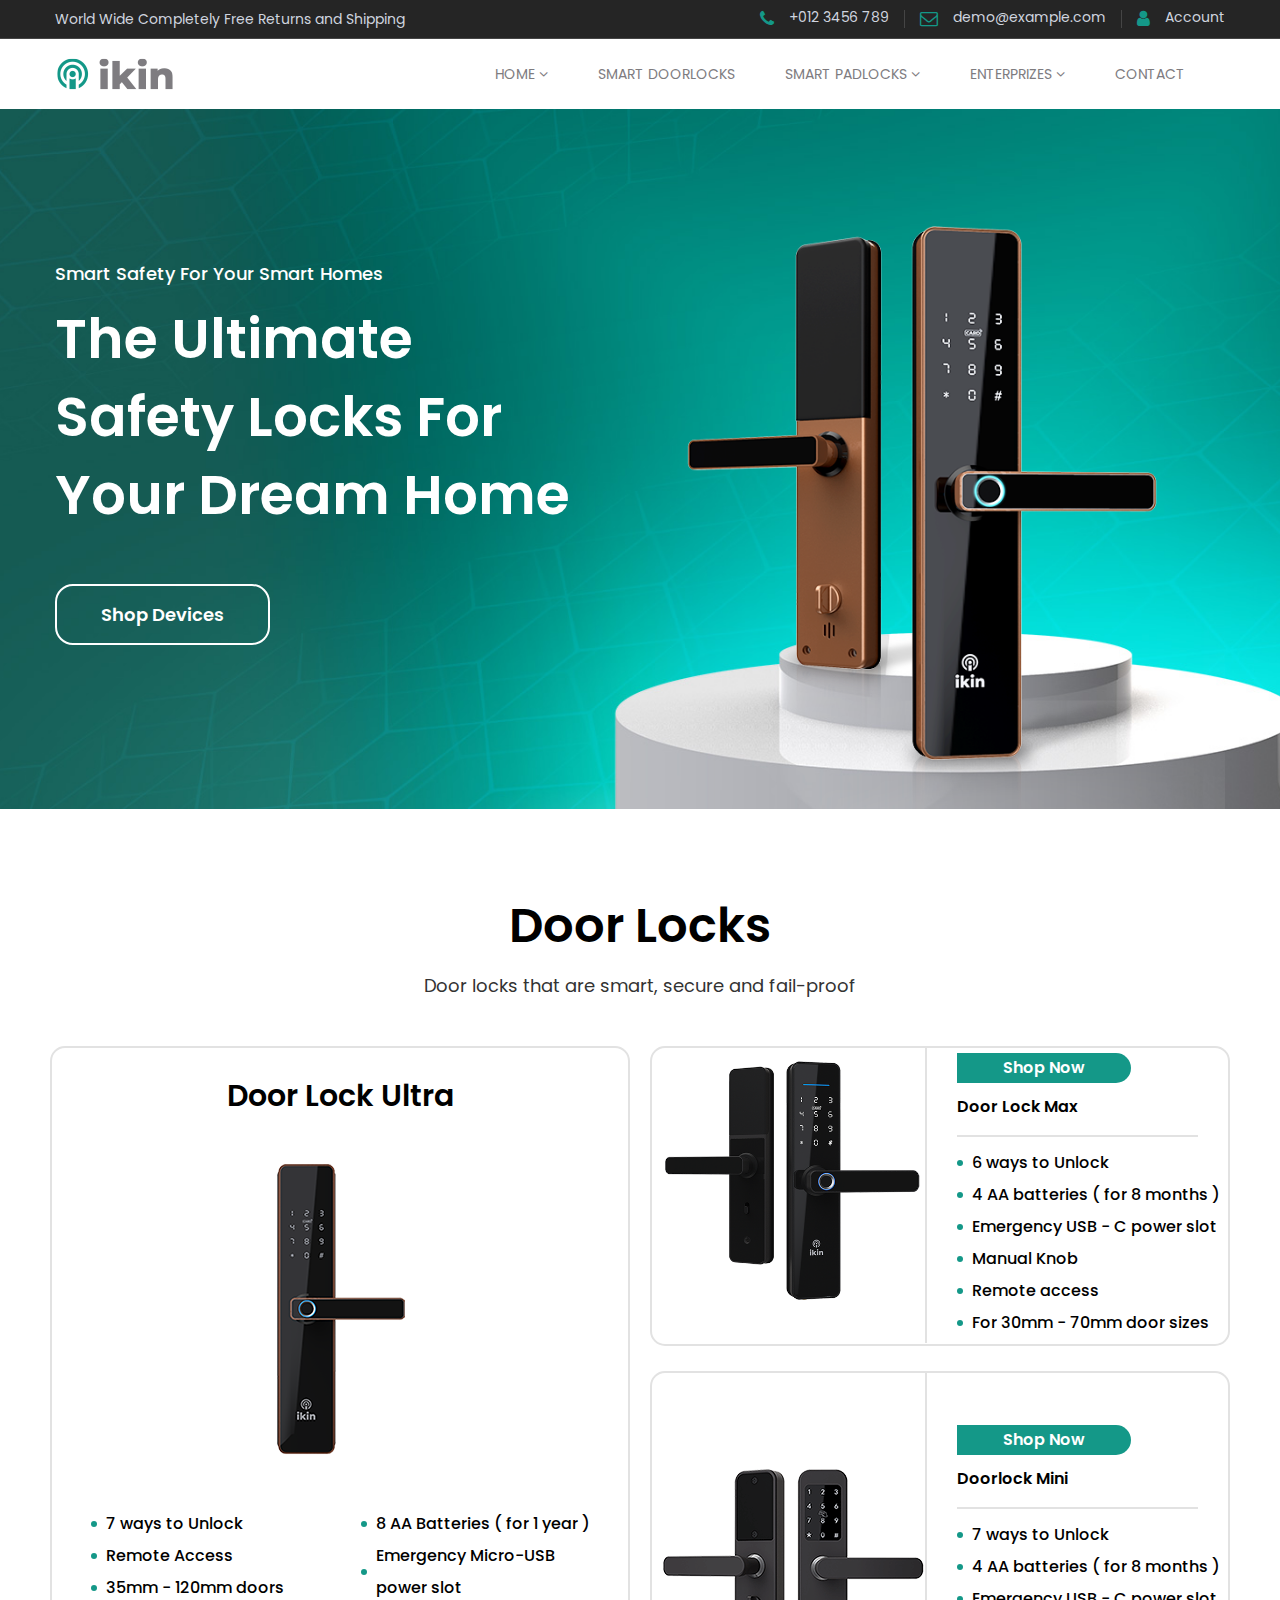
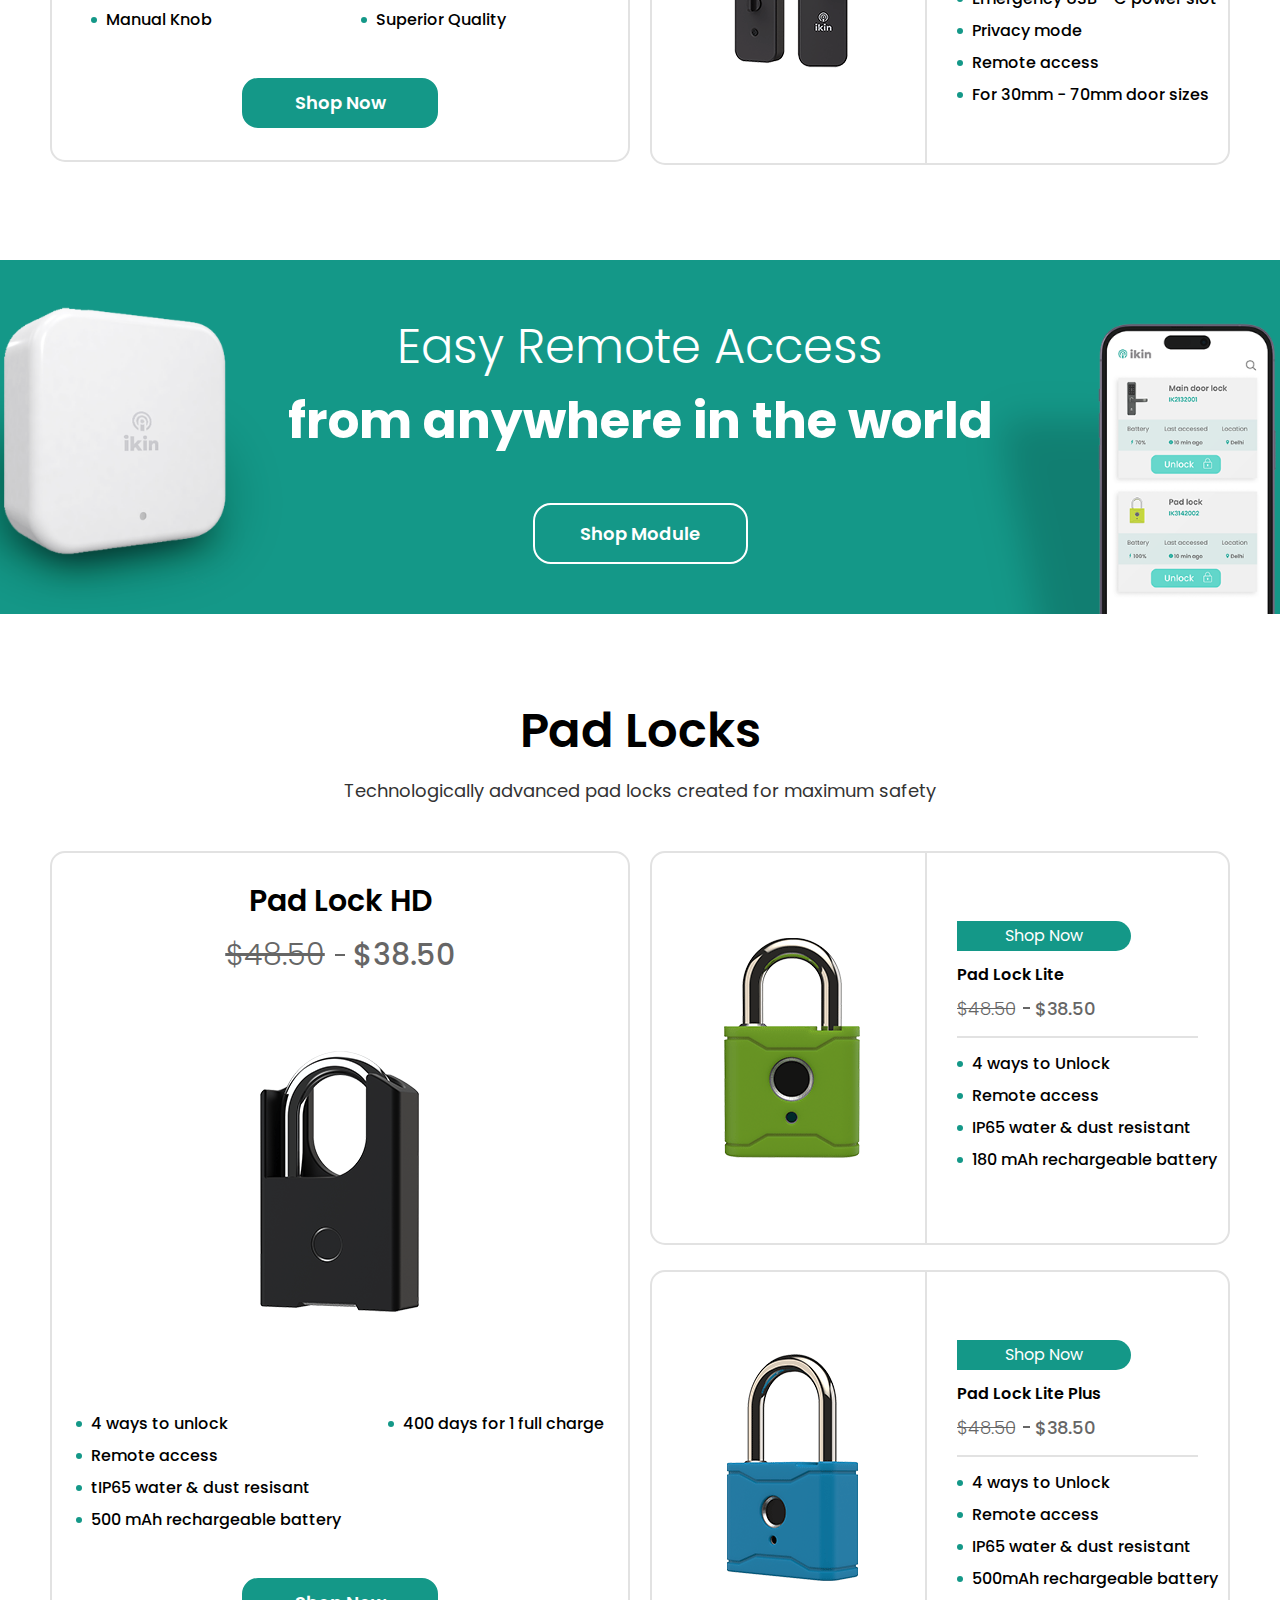
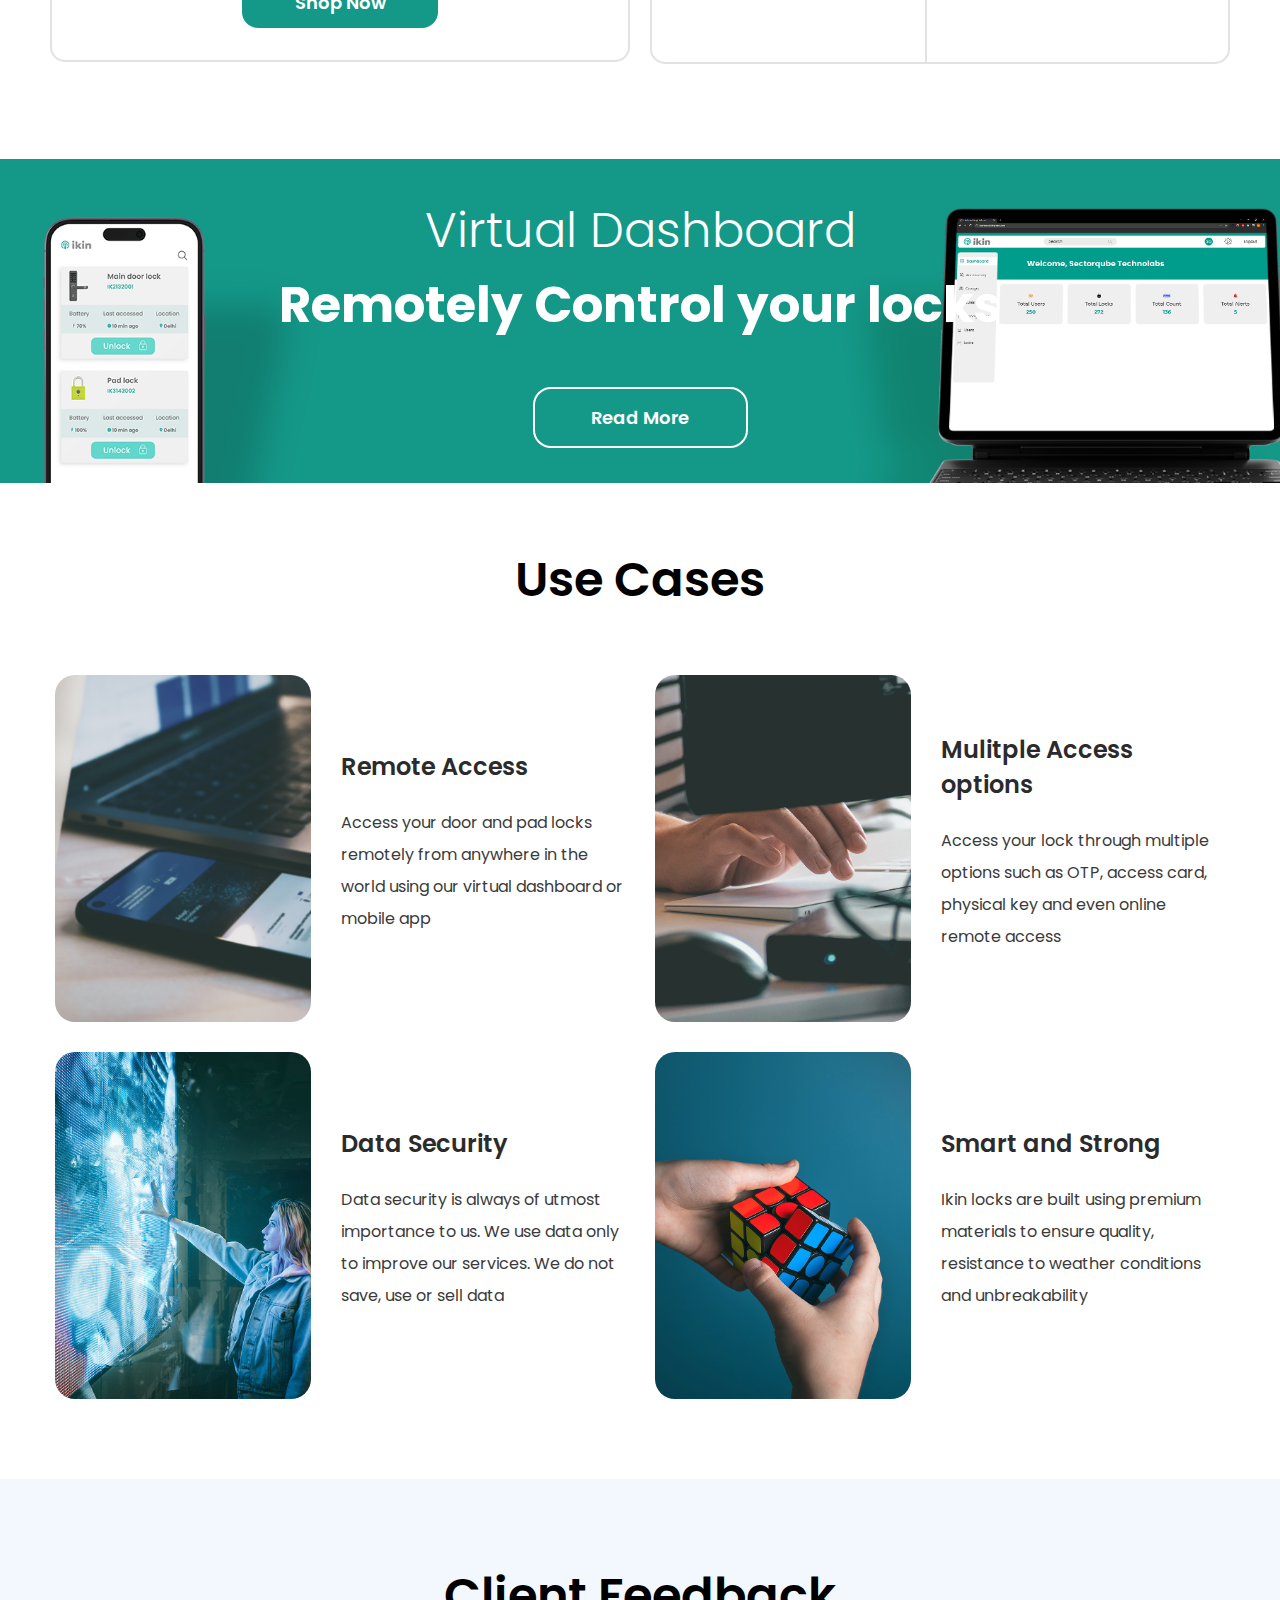
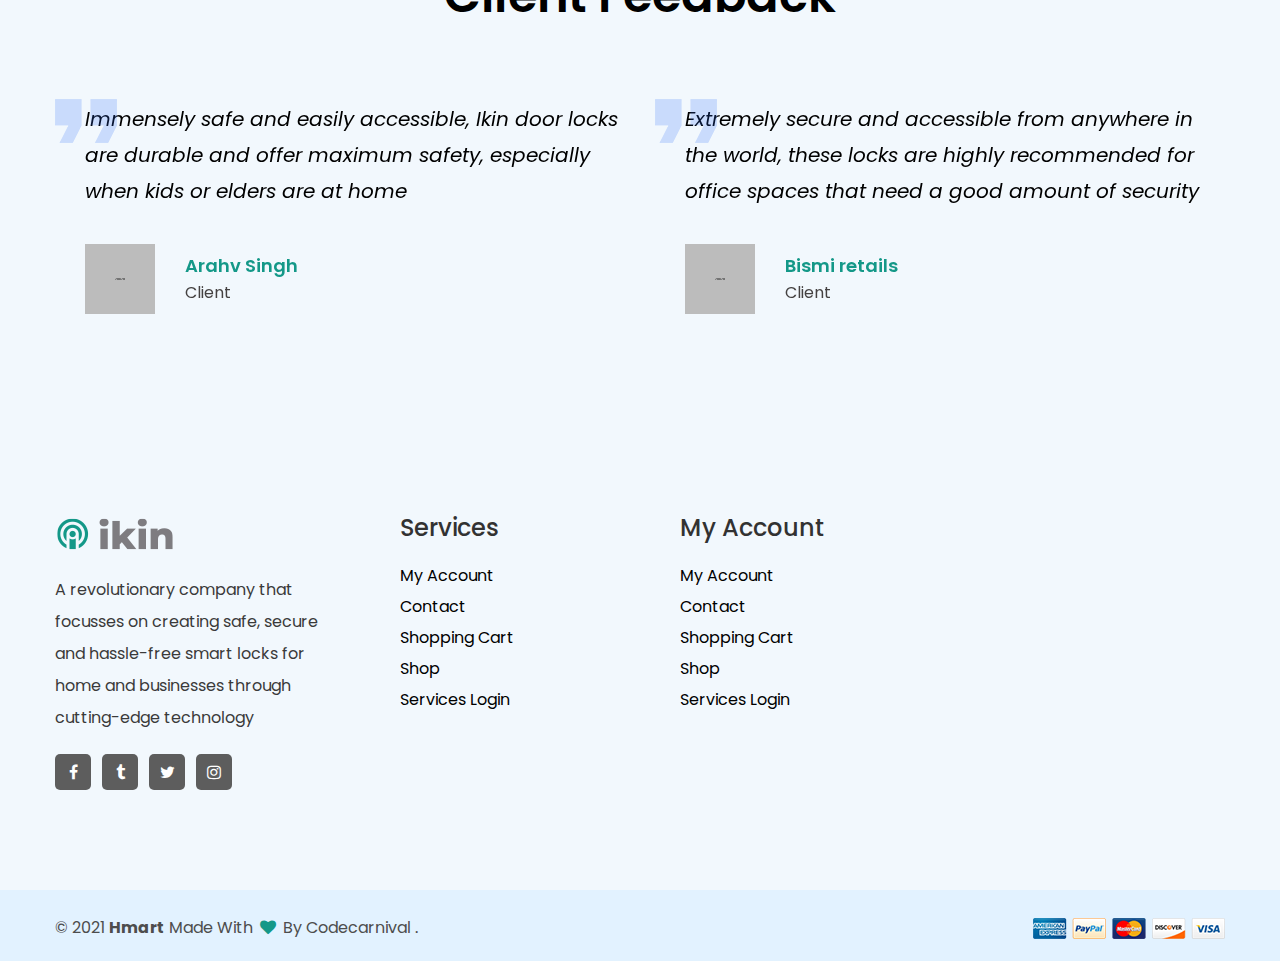
==== commit baea18b2: "Add files via upload" ====
--- a/index.html
+++ b/index.html
@@ -72,7 +72,12 @@
                                                 <li><a href="index-2.html">Home 2</a></li>
                                             </ul> -->
                                         </li>
-                                        <li><a href="about.html">SMART DOORLOCKS</a></li>
+                                        <li class="dropdown"><a href="#">SMART DOORLOCKS</a>
+                                            <ul class="sub-menu">
+                                                <li><a href="doorlock_max.html">Doorlock Max</a></li>
+                                                <li><a href="doorlock_ultra.html">Doorlock Ultra</a></li>
+                                                <li><a href="doorlock-mini.html">Doorlock Mini</a></li>
+                                            </ul> </li>
                                     <!--     <li class="dropdown position-static"><a href="about.html">Pages <i class="fa fa-angle-down"></i></a>
                                             <ul class="mega-menu d-block">
                                                 <li class="d-flex">
@@ -105,53 +110,59 @@
                                                 </li>
                                             </ul>
                                         </li> -->
-                                        <li class="dropdown position-static"><a href="#">PADLOCKS <i
+                                        <li class="dropdown position-static"><a href="#">SMART PADLOCKS <i
                                             class="fa fa-angle-down"></i></a>
-                                          <!--   <ul class="mega-menu d-block">
-                                                <li class="d-flex">
-                                                    <ul class="d-block">
-                                                        <li class="title"><a href="#">Shop Page</a></li>
-                                                        <li><a href="shop-3-column.html">Shop 3 Column</a></li>
-                                                        <li><a href="shop-4-column.html">Shop 4 Column</a></li>
-                                                        <li><a href="shop-left-sidebar.html">Shop Left Sidebar</a></li>
-                                                        <li><a href="shop-right-sidebar.html">Shop Right Sidebar</a></li>
-                                                        <li><a href="shop-list-left-sidebar.html">Shop List Left Sidebar</a>
-                                                        </li>
-                                                        <li><a href="shop-list-right-sidebar.html">Shop List Right Sidebar</a>
-                                                        </li>
-                                                    </ul>
-                                                    <ul class="d-block">
-                                                        <li class="title"><a href="#">product Details Page</a></li>
-                                                        <li><a href="single-product.html">Product Single</a></li>
-                                                        <li><a href="single-product-variable.html">Product Variable</a></li>
-                                                        <li><a href="single-product-affiliate.html">Product Affiliate</a></li>
-                                                        <li><a href="single-product-group.html">Product Group</a></li>
-                                                        <li><a href="single-product-tabstyle-2.html">Product Tab 2</a></li>
-                                                        <li><a href="single-product-tabstyle-3.html">Product Tab 3</a></li>
-                                                    </ul>
-                                                    <ul class="d-block">
-                                                        <li class="title"><a href="#">Single Product Page</a></li>
-                                                        <li><a href="single-product-slider.html">Product Slider</a></li>
-                                                        <li><a href="single-product-gallery-left.html">Product Gallery Left</a>
-                                                        <li><a href="single-product-gallery-right.html">Product Gallery Right</a> </li>
-                                                        <li><a href="single-product-sticky-left.html">Product Sticky Left</a>
-                                                        </li>
-                                                        <li><a href="single-product-sticky-right.html">Product Sticky Right</a>
-                                                        </li>
-                                                        <li><a href="cart.html">Cart Page</a></li>
-                                                    </ul>
-                                                    <ul class="d-block p-0 border-0">
-                                                        <li class="title"><a href="#">Single Product Page</a></li>
-                                                        <li><a href="checkout.html">Checkout Page</a></li>
-                                                        <li><a href="compare.html">Compare Page</a></li>
-                                                        <li><a href="wishlist.html">Wishlist Page</a></li>
-                                                        <li><a href="my-account.html">Account Page</a></li>
-                                                        <li><a href="login.html">Login & Register Page</a></li>
-                                                        <li><a href="empty-cart.html">Empty Cart Page</a></li>
-                                                    </ul>
+                                            <ul class="sub-menu">
+                                                <li><a href="padlock.html">Padlock HD</a></li>
+                                                <li><a href="padlock_lite_plus.html">Padlock Plus</a></li>
+                                                <li><a href="padlock_lite.html">Padlock Lite</a></li>
+                                               
+                                            </ul> 
+                                    <!--   <ul class="mega-menu d-block">
+                                        <li class="d-flex">
+                                            <ul class="d-block">
+                                                <li class="title"><a href="#">Shop Page</a></li>
+                                                <li><a href="shop-3-column.html">Shop 3 Column</a></li>
+                                                <li><a href="shop-4-column.html">Shop 4 Column</a></li>
+                                                <li><a href="#">Shop Left Sidebar</a></li>
+                                                <li><a href="shop-right-sidebar.html">Shop Right Sidebar</a></li>
+                                                <li><a href="shop-list-left-sidebar.html">Shop List Left Sidebar</a>
                                                 </li>
-                                            </ul> -->
-                                        </li>
+                                                <li><a href="shop-list-right-sidebar.html">Shop List Right Sidebar</a>
+                                                </li>
+                                            </ul>
+                                            <ul class="d-block">
+                                                <li class="title"><a href="#">product Details Page</a></li>
+                                                <li><a href="#">Product Single</a></li>
+                                                <li><a href="single-product-variable.html">Product Variable</a></li>
+                                                <li><a href="single-product-affiliate.html">Product Affiliate</a></li>
+                                                <li><a href="single-product-group.html">Product Group</a></li>
+                                                <li><a href="single-product-tabstyle-2.html">Product Tab 2</a></li>
+                                                <li><a href="single-product-tabstyle-3.html">Product Tab 3</a></li>
+                                            </ul>
+                                            <ul class="d-block">
+                                                <li class="title"><a href="#">Single Product Page</a></li>
+                                                <li><a href="single-product-slider.html">Product Slider</a></li>
+                                                <li><a href="single-product-gallery-left.html">Product Gallery Left</a>
+                                                <li><a href="single-product-gallery-right.html">Product Gallery Right</a> </li>
+                                                <li><a href="single-product-sticky-left.html">Product Sticky Left</a>
+                                                </li>
+                                                <li><a href="single-product-sticky-right.html">Product Sticky Right</a>
+                                                </li>
+                                                <li><a href="#">Cart Page</a></li>
+                                            </ul>
+                                            <ul class="d-block p-0 border-0">
+                                                <li class="title"><a href="#">Single Product Page</a></li>
+                                                <li><a href="#">Checkout Page</a></li>
+                                                <li><a href="compare.html">Compare Page</a></li>
+                                                <li><a href="#">Wishlist Page</a></li>
+                                                <li><a href="#">Account Page</a></li>
+                                                <li><a href="#">Login & Register Page</a></li>
+                                                <li><a href="empty-#">Empty Cart Page</a></li>
+                                            </ul>
+                                        </li>
+                                    </ul> -->
+                                </li>
                                         <li class="dropdown "><a href="#">ENTERPRIZES <i class="fa fa-angle-down"></i></a>
                                            <!--  <ul class="sub-menu">
                                                 <li class="dropdown position-static"><a href="blog-grid-left-sidebar.html">Blog Grid
--- a/assets/css/style.css
+++ b/assets/css/style.css
@@ -11155,3 +11155,48 @@
     height: auto;
 }
 }
+.image-side :is(img:nth-child(2)) {
+  position: absolute;
+  left: 0;
+  top: 0;
+  -webkit-transform: scale(0.8);
+    -moz-transform: scale(0.8);
+    -ms-transform: scale(0.8);
+    transform: scale(0.8);
+  -webkit-transition: all 0.3s linear 0s;
+  -moz-transition: all 0.3s linear 0s;
+  -ms-transition: all 0.3s linear 0s;
+  -o-transition: all 0.3s linear 0s;
+  transition: all 0.3s linear 0s;
+  opacity: 0;
+  visibility: hidden;
+}
+.feature-right-content:hover :is(img:nth-child(2)) {
+  opacity: 1;
+  visibility: visible;
+  transform: scale(1);
+}
+.image{
+  position: relative;
+}
+.image :is(img:nth-child(2)) {
+  position: absolute;
+  left: 0;
+  top: 0;
+  -webkit-transform: scale(0.8);
+    -moz-transform: scale(0.8);
+    -ms-transform: scale(0.8);
+    transform: scale(0.8);
+  -webkit-transition: all 0.3s linear 0s;
+  -moz-transition: all 0.3s linear 0s;
+  -ms-transition: all 0.3s linear 0s;
+  -o-transition: all 0.3s linear 0s;
+  transition: all 0.3s linear 0s;
+  opacity: 0;
+  visibility: hidden;
+}
+.bigpreview:hover :is(img:nth-child(2)) {
+  opacity: 1;
+  visibility: visible;
+  transform: scale(1);
+}
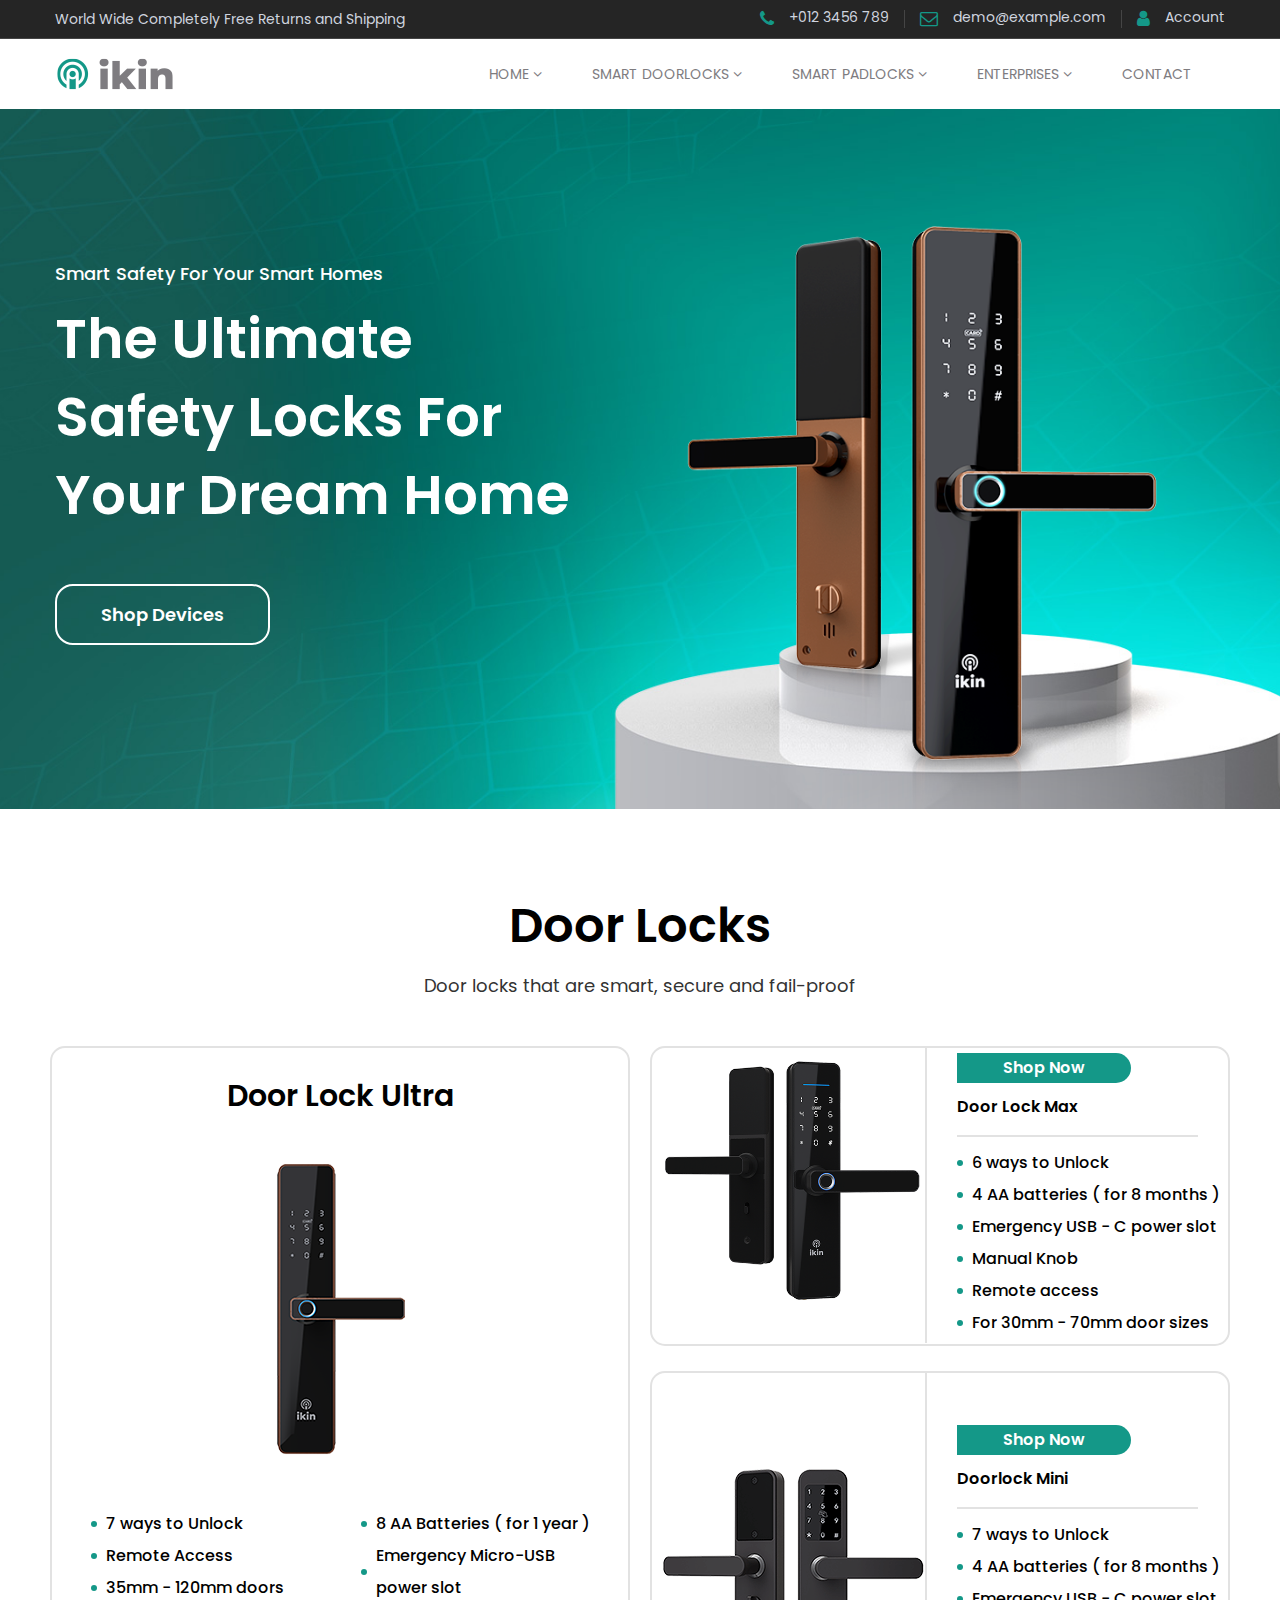
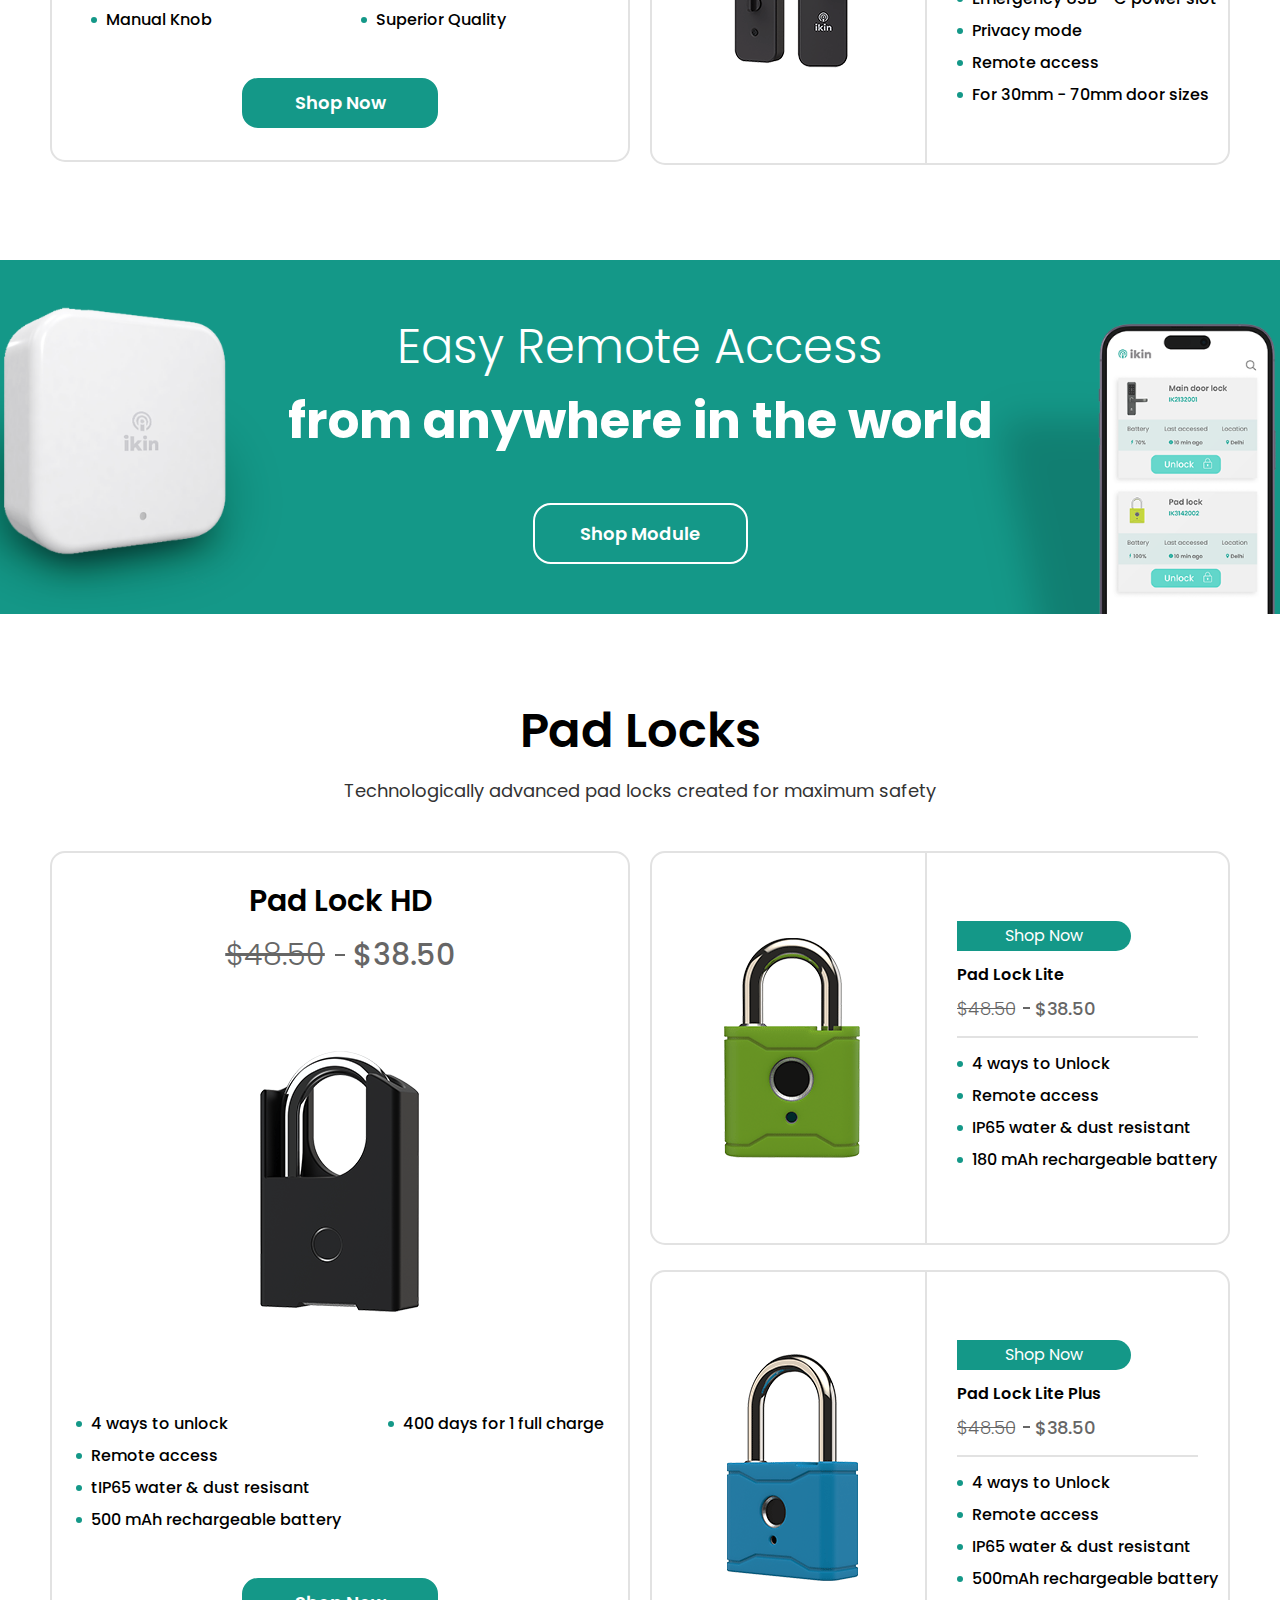
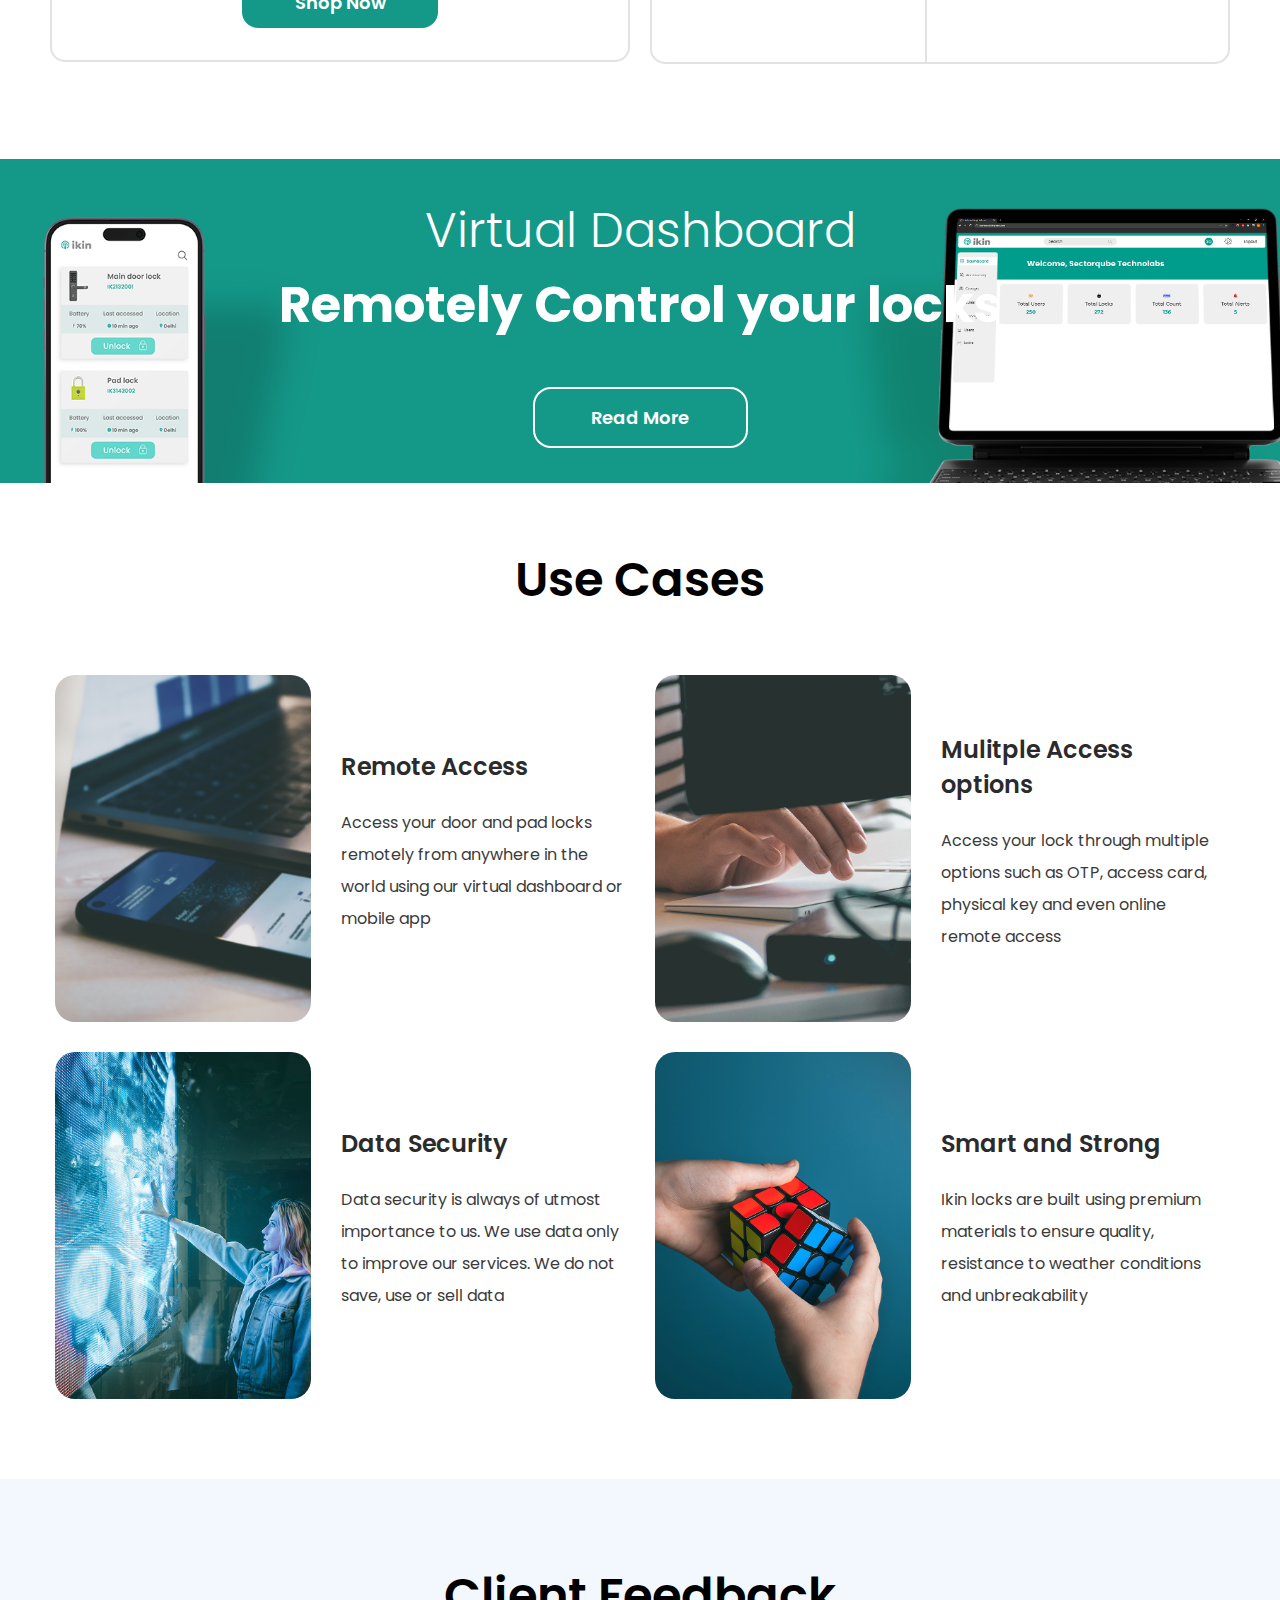
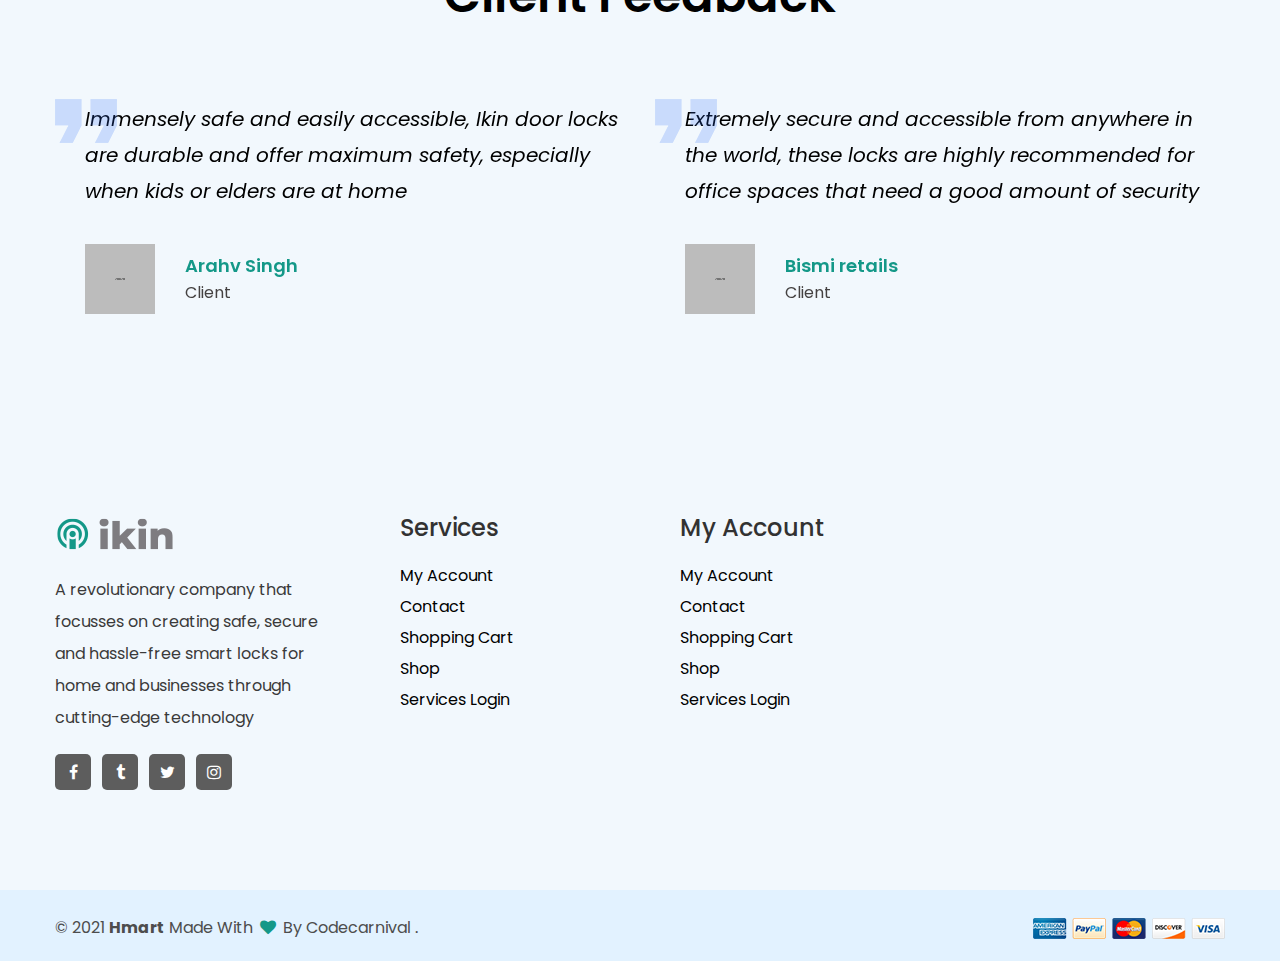
==== commit 8ff8fe50: "Add files via upload" ====
--- a/index.html
+++ b/index.html
@@ -72,7 +72,7 @@
                                                 <li><a href="index-2.html">Home 2</a></li>
                                             </ul> -->
                                         </li>
-                                        <li class="dropdown"><a href="#">SMART DOORLOCKS</a>
+                                        <li class="dropdown"><a href="#">SMART DOORLOCKS <i class="fa fa-angle-down"></i></a>
                                             <ul class="sub-menu">
                                                 <li><a href="doorlock_max.html">Doorlock Max</a></li>
                                                 <li><a href="doorlock_ultra.html">Doorlock Ultra</a></li>
@@ -163,7 +163,7 @@
                                         </li>
                                     </ul> -->
                                 </li>
-                                        <li class="dropdown "><a href="#">ENTERPRIZES <i class="fa fa-angle-down"></i></a>
+                                        <li class="dropdown "><a href="#">ENTERPRISES  <i class="fa fa-angle-down"></i></a>
                                            <!--  <ul class="sub-menu">
                                                 <li class="dropdown position-static"><a href="blog-grid-left-sidebar.html">Blog Grid
                                                         <i class="fa fa-angle-right"></i></a>
@@ -350,9 +350,21 @@
                         <li><a href="#"><span class="menu-text">HOME</span></a>
                            
                         </li>
-                        <li><a href="about.html">SMART DOORLOCKS</a></li>
-                        <li><a href="about.html">PAD LOCKS</a></li>
-                        <li><a href="#"><span class="menu-text">ENTERPRIZES</span></a>
+                        <li><a href="#">SMART DOORLOCKS</a>
+                            <ul class="sub-menu">
+                                <li><a href="doorlock_max.html">Doorlock Max</a></li>
+                                <li><a href="doorlock_ultra.html">Doorlock Ultra</a></li>
+                                <li><a href="doorlock-mini.html">Doorlock Mini</a></li>
+                            </ul> </li>
+                        <li><a href="#">SMART PADLOCKS</a>
+                            <ul class="sub-menu">
+                                <li><a href="padlock.html">Padlock HD</a></li>
+                                <li><a href="padlock_lite_plus.html">Padlock Plus</a></li>
+                                <li><a href="padlock_lite.html">Padlock Lite</a></li>
+                               
+                            </ul> 
+                        </li>
+                        <li><a href="#"><span class="menu-text">ENTERPRISES </span></a>
                           <!--   <ul class="sub-menu">
                                 <li>
                                     <a href="#"><span class="menu-text">Shop Page</span></a>
--- a/assets/css/style.css
+++ b/assets/css/style.css
@@ -1765,7 +1765,25 @@
   background-repeat: no-repeat;
   background-image: url(../images/banner-bg.jpg);
 }
-
+.padlite{
+  background-image: url(../images/Product_Banner-Padlock_Lite.png) !important;
+}
+.padlockhd{
+  background-image: url(../images/Product_Banner-Padlock_HD.png)!important;
+
+}
+.padliteplus{
+  background-image: url(../images/Product_Banner-Padlock_Lite_Plus.png)!important;
+}
+.doorlockmax{
+  background-image: url(../images/Product_Banner-Max.png)!important;
+}
+.doorlockultra{
+  background-image: url(../images/Product_Banner-Ultra.png)!important;
+}
+.doorlockmin{
+  background-image: url(../images/Product_Banner-Mini.png)!important;
+}
 .hero-slide-content {
   position: relative;
   z-index: 9;
@@ -1776,6 +1794,10 @@
 @media only screen and (max-width: 575px) {
   .hero-slide-content {
     margin-top: 25px;
+}
+.padlite,.doorlockmin,.doorlockultra, .doorlockmax,.padliteplus,.padlockhd{
+  background-image: url(../images/Product_Banner-Padlock_HD.png);
+  height: 206px;
 }
 .features {
   padding: 35px 24px !important;
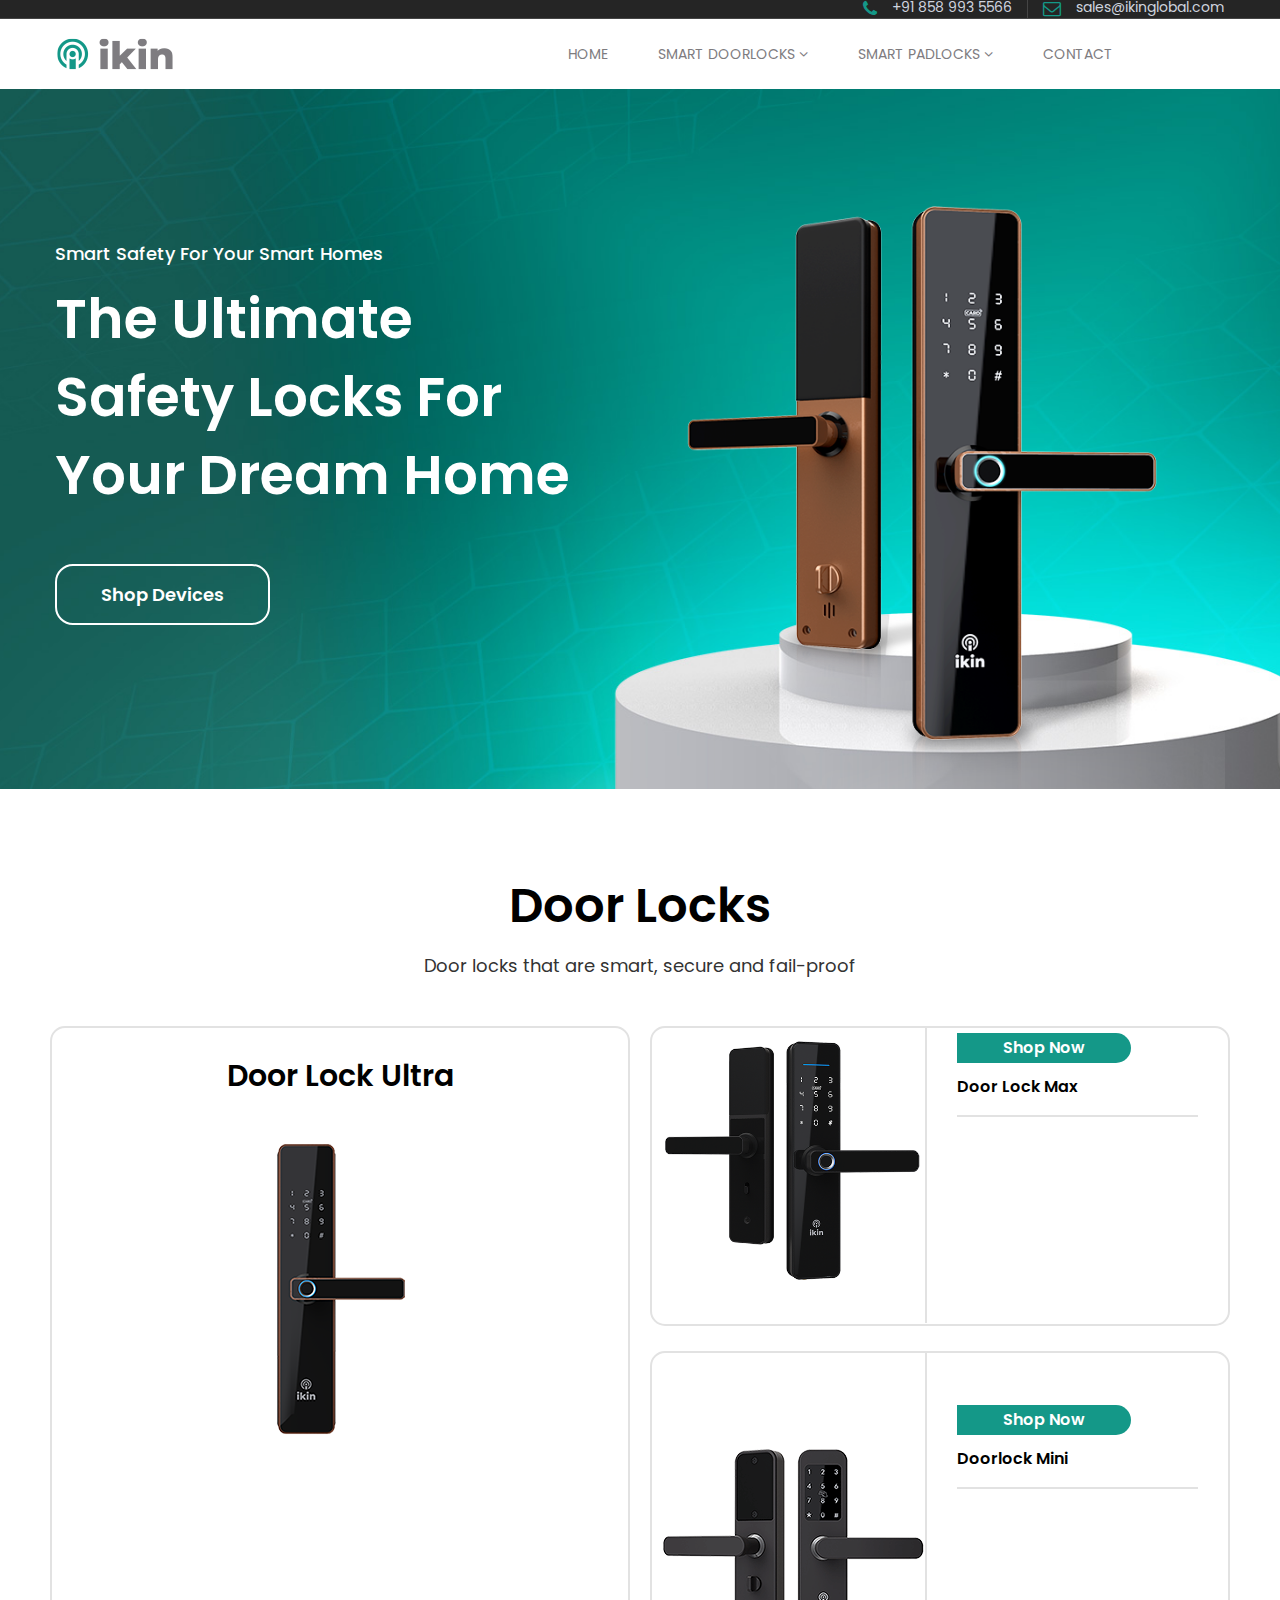
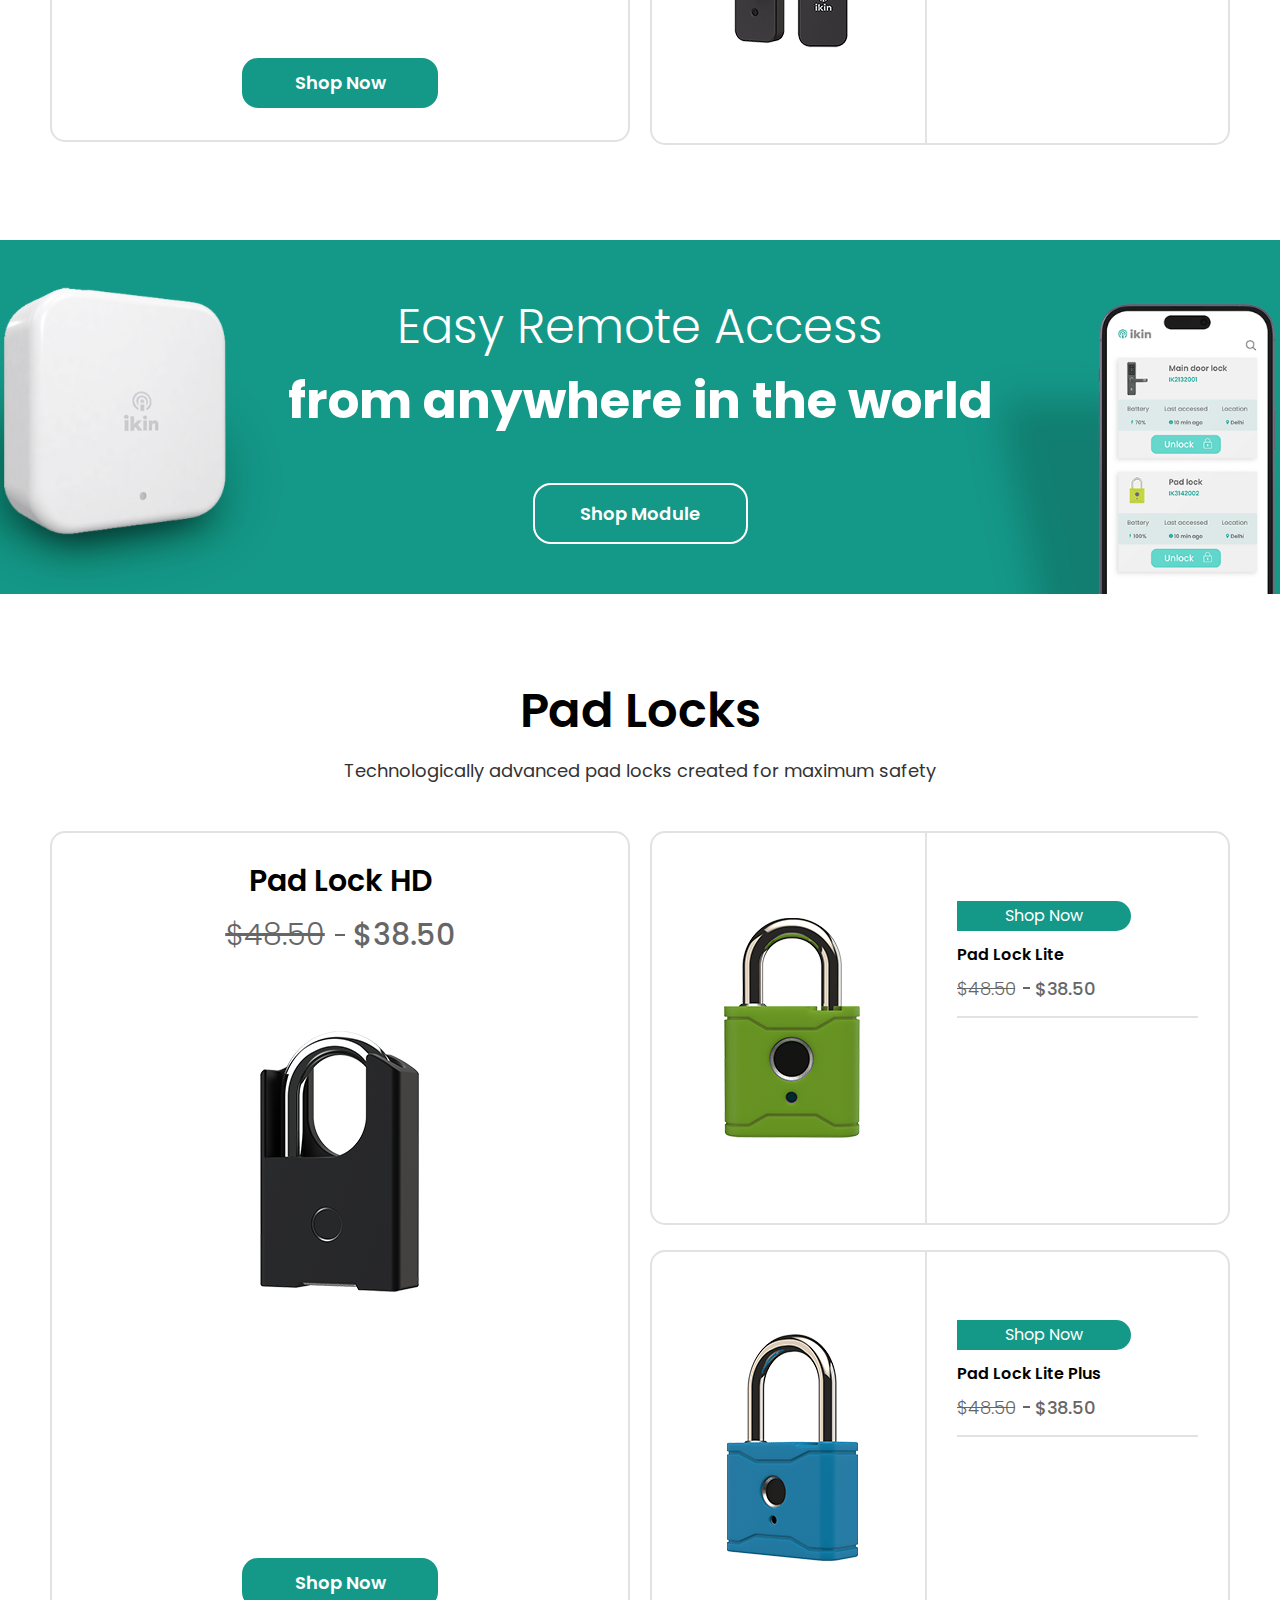
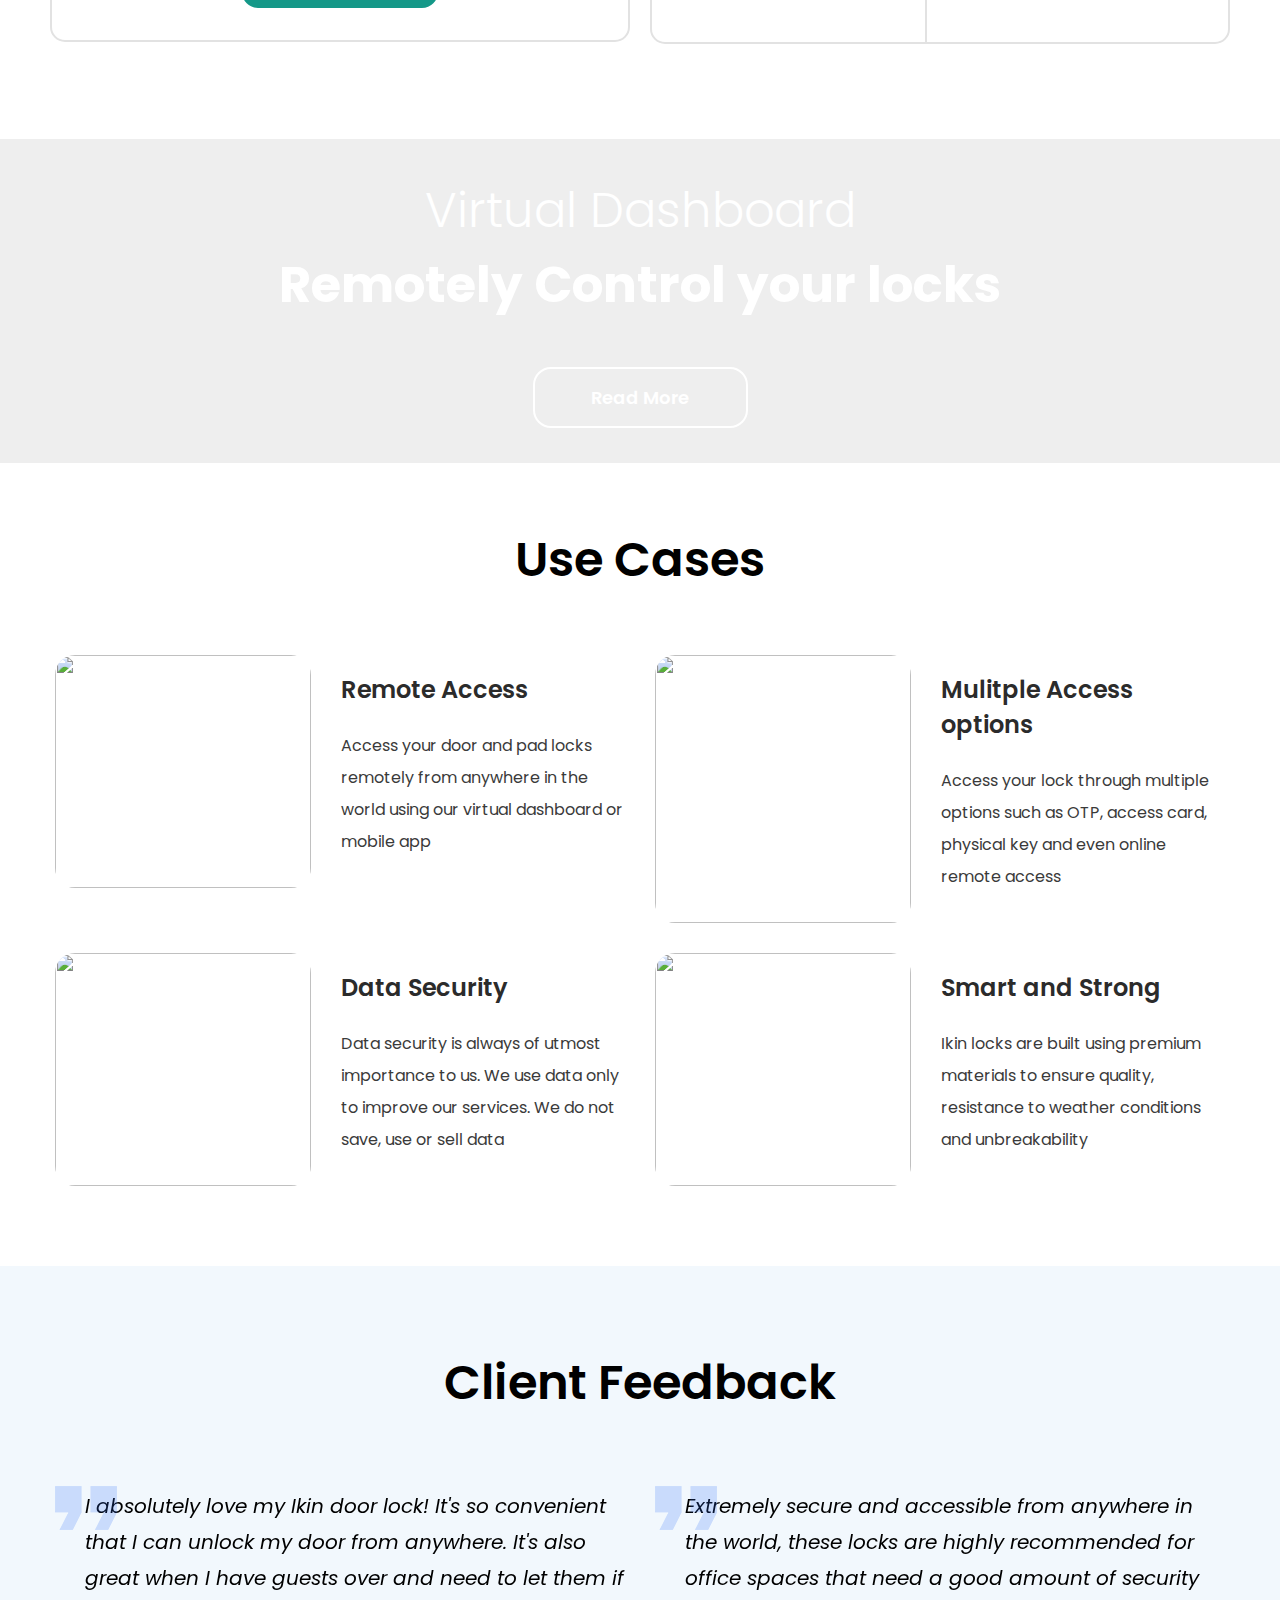
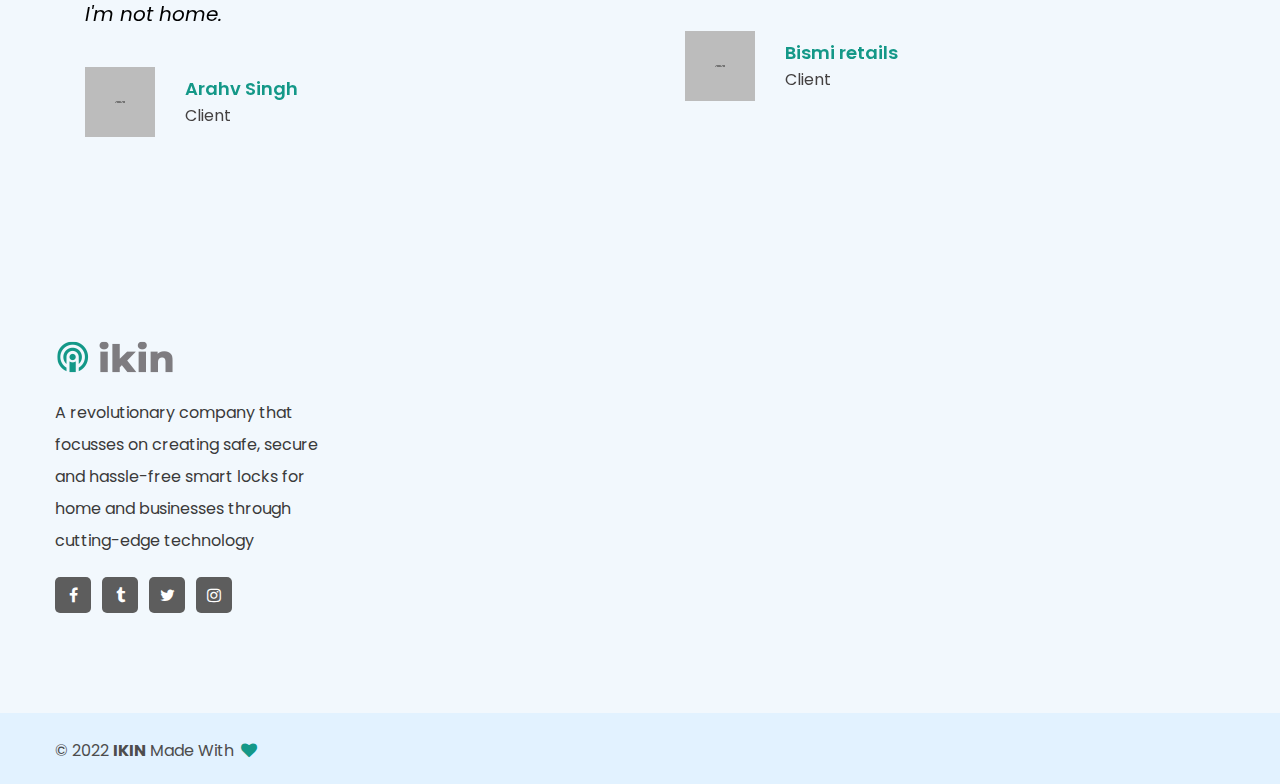
==== commit 14039dce: "Add files via upload" ====
--- a/index.html
+++ b/index.html
@@ -36,15 +36,15 @@
                     <div class="row justify-content-between align-items-center">
                         <div class="col">
                             <div class="welcome-text">
-                                <p>World Wide Completely Free Returns and Shipping</p>
+                                <p></p>
                             </div>
                         </div>
                         <div class="col d-none d-lg-block">
                             <div class="top-nav">
                                 <ul>
-                                    <li><a href="tel:0123456789"><i class="fa fa-phone"></i> +012 3456 789</a></li>
-                                    <li><a href="mailto:demo@example.com"><i class="fa fa-envelope-o"></i> demo@example.com</a></li>
-                                    <li><a href="my-account.html"><i class="fa fa-user"></i> Account</a></li>
+                                    <li><a href="tel:918589935566"><i class="fa fa-phone"></i> +91 858 993 5566</a></li>
+                                    <li><a href="mailto:sales@ikinglobal.com"><i class="fa fa-envelope-o"></i> sales@ikinglobal.com</a></li>
+                                    
                                 </ul>
                             </div>
                         </div>
@@ -66,7 +66,7 @@
                             <div class="header-nav">
                                 <div class="main-menu position-relative">
                                     <ul>
-                                        <li class="dropdown"><a href="#">Home <i class="fa fa-angle-down"></i></a>
+                                        <li class="dropdown"><a href="index.html">Home</a>
                                       <!--       <ul class="sub-menu">
                                                 <li><a href="index.html">Home 1</a></li>
                                                 <li><a href="index-2.html">Home 2</a></li>
@@ -163,37 +163,8 @@
                                         </li>
                                     </ul> -->
                                 </li>
-                                        <li class="dropdown "><a href="#">ENTERPRISES  <i class="fa fa-angle-down"></i></a>
-                                           <!--  <ul class="sub-menu">
-                                                <li class="dropdown position-static"><a href="blog-grid-left-sidebar.html">Blog Grid
-                                                        <i class="fa fa-angle-right"></i></a>
-                                                    <ul class="sub-menu sub-menu-2">
-                                                        <li><a href="blog-grid.html">Blog Grid</a></li>
-                                                        <li><a href="blog-grid-left-sidebar.html">Blog Grid Left Sidebar</a></li>
-                                                        <li><a href="blog-grid-right-sidebar.html">Blog Grid Right Sidebar</a></li>
-                                                    </ul>
-                                                </li>
-                                                <li class="dropdown position-static"><a href="blog-list-left-sidebar.html">Blog List
-                                                        <i class="fa fa-angle-right"></i></a>
-                                                    <ul class="sub-menu sub-menu-2">
-                                                        <li><a href="blog-list.html">Blog List</a></li>
-                                                        <li><a href="blog-list-left-sidebar.html">Blog List Left Sidebar</a></li>
-                                                        <li><a href="blog-list-right-sidebar.html">Blog List Right Sidebar</a></li>
-                                                    </ul>
-                                                </li>
-                                                <li class="dropdown position-static"><a href="blog-single-left-sidebar.html">Single
-                                                        Blog <i class="fa fa-angle-right"></i></a>
-                                                    <ul class="sub-menu sub-menu-2">
-                                                        <li><a href="blog-single.html">Single Blog</a>
-                                                        <li><a href="blog-single-left-sidebar.html">Single Blog Left Sidebar</a>
-                                                        </li>
-                                                        <li><a href="blog-single-right-sidebar.html">Single Blog Right Sidebar</a>
-                                                        </li>
-                                                    </ul>
-                                                </li>
-                                            </ul> -->
-                                        </li>
-                                        <li><a href="contact.html">Contact</a></li>
+                                        
+                                        <li><a href="#">Contact</a></li>
                                     </ul>
                                 </div>
                             </div>
@@ -339,9 +310,9 @@
             <button class="offcanvas-close"></button>
             <div class="user-panel">
                 <ul>
-                    <li><a href="tel:0123456789"><i class="fa fa-phone"></i> +012 3456 789</a></li>
-                    <li><a href="mailto:demo@example.com"><i class="fa fa-envelope-o"></i> demo@example.com</a></li>
-                    <li><a href="my-account.html"><i class="fa fa-user"></i> Account</a></li>
+                    <li><a href="tel:918589935566"><i class="fa fa-phone"></i> +91 858 993 5566</a></li>
+                    <li><a href="mailto:sales@ikinglobal.com"><i class="fa fa-envelope-o"></i> sales@ikinglobal.com</a></li>
+                    
                 </ul>
             </div>
             <div class="inner customScroll">
@@ -363,54 +334,6 @@
                                 <li><a href="padlock_lite.html">Padlock Lite</a></li>
                                
                             </ul> 
-                        </li>
-                        <li><a href="#"><span class="menu-text">ENTERPRISES </span></a>
-                          <!--   <ul class="sub-menu">
-                                <li>
-                                    <a href="#"><span class="menu-text">Shop Page</span></a>
-                                    <ul class="sub-menu">
-                                        <li><a href="shop-3-column.html">Shop 3 Column</a></li>
-                                        <li><a href="shop-4-column.html">Shop 4 Column</a></li>
-                                        <li><a href="shop-left-sidebar.html">Shop Left Sidebar</a></li>
-                                        <li><a href="shop-right-sidebar.html">Shop Right Sidebar</a></li>
-                                        <li><a href="shop-list-left-sidebar.html">Shop List Left Sidebar</a>
-                                        </li>
-                                        <li><a href="shop-list-right-sidebar.html">Shop List Right Sidebar</a>
-                                        </li>
-                                        <li><a href="cart.html">Cart Page</a></li>
-                                        <li><a href="checkout.html">Checkout Page</a></li>
-                                    </ul>
-                                </li>
-                                <li>
-                                    <a href="#"><span class="menu-text">product Details Page</span></a>
-                                    <ul class="sub-menu">
-                                        <li><a href="single-product.html">Product Single</a></li>
-                                        <li><a href="single-product-variable.html">Product Variable</a></li>
-                                        <li><a href="single-product-affiliate.html">Product Affiliate</a></li>
-                                        <li><a href="single-product-group.html">Product Group</a></li>
-                                        <li><a href="single-product-tabstyle-2.html">Product Tab 2</a></li>
-                                        <li><a href="single-product-tabstyle-3.html">Product Tab 3</a></li>
-                                        <li><a href="single-product-slider.html">Product Slider</a></li>
-                                        <li><a href="single-product-gallery-left.html">Product Gallery Left</a>
-                                    </ul>
-                                </li>
-                                <li>
-                                    <a href="#"><span class="menu-text">Single Product Page</span></a>
-                                    <ul class="sub-menu">
-                                        <li><a href="single-product-gallery-right.html">Product Gallery
-                                                Right</a> </li>
-                                        <li><a href="single-product-sticky-left.html">Product Sticky Left</a>
-                                        </li>
-                                        <li><a href="single-product-sticky-right.html">Product Sticky Right</a>
-                                        </li>
-                                        <li><a href="compare.html">Compare Page</a></li>
-                                        <li><a href="wishlist.html">Wishlist Page</a></li>
-                                        <li><a href="my-account.html">Account Page</a></li>
-                                        <li><a href="login.html">Login & Register Page</a></li>
-                                        <li><a href="empty-cart.html">Empty Cart Page</a></li>
-                                    </ul>
-                                </li>
-                            </ul> -->
                         </li>
                         <li><a href="#"><span class="menu-text">CONTACT</span></a>
                           
@@ -769,7 +692,7 @@
         </div>
         <!-- Feature product area End -->
 
-        <div class="fashion-area pb-80" style="background-image: url(assets/images/banner/dashboard_bg.png);">
+        <div class="fashion-area pb-80" style="background-image: url(assets/images/banner/dashboard_bg.jpg);">
             <div class="container h-100">
                 <div class="row justify-content-center align-items-center h-100">
                     <div class="col-12 text-center">
@@ -799,7 +722,7 @@
                     <div class="col-lg-6 col-sm-6 mb-xs-30px">
                         <div class="single-blog">
                             <div class="blog-image">
-                                <a href="blog-single-left-sidebar.html"><img src="assets/images/blog-image/use-case_remote-access.png"
+                                <a href="blog-single-left-sidebar.html"><img src="assets/images/blog-image/use-case_remote-access.jpg"
                                         class="img-responsive w-100" alt=""></a>
                             </div>
                             <div class="blog-text">
@@ -815,7 +738,7 @@
                     <div class="col-lg-6 col-sm-6">
                         <div class="single-blog">
                             <div class="blog-image">
-                                <a href="blog-single-left-sidebar.html"><img src="assets/images/blog-image/use-case_multiple-access-options.png"
+                                <a href="blog-single-left-sidebar.html"><img src="assets/images/blog-image/use-case_multiple-access-options.jpg"
                                         class="img-responsive w-100" alt=""></a>
                             </div>
                             <div class="blog-text">
@@ -834,7 +757,7 @@
                     <div class="col-lg-6 col-sm-6 mb-xs-30px">
                         <div class="single-blog m-0">
                             <div class="blog-image">
-                                <a href="blog-single-left-sidebar.html"><img src="assets/images/blog-image/use-case_futuristic-safety.png"
+                                <a href="blog-single-left-sidebar.html"><img src="assets/images/blog-image/use-case_futuristic-safety.jpg"
                                         class="img-responsive w-100" alt=""></a>
                             </div>
                             <div class="blog-text">
@@ -850,7 +773,7 @@
                     <div class="col-lg-6 col-sm-6">
                         <div class="single-blog m-0">
                             <div class="blog-image">
-                                <a href="blog-single-left-sidebar.html"><img src="assets/images/blog-image/use-case_smart-and-strong.png"
+                                <a href="blog-single-left-sidebar.html"><img src="assets/images/blog-image/use-case_smart-and-strong.jpg"
                                         class="img-responsive w-100" alt=""></a>
                             </div>
                             <div class="blog-text">
@@ -914,7 +837,7 @@
                         <div class="swiper-slide">
                             <div class="testi-inner">
                                 <div class="testi-content">
-                                    <p>Immensely safe and easily accessible, Ikin door locks are durable and offer maximum safety, especially when kids or elders are at home
+                                    <p>I absolutely love my Ikin door lock! It's so convenient that I can unlock my door from anywhere. It's also great when I have guests over and need to let them if I'm not home.
                                     </p>
                                 </div>
                                 <div class="testi-author">
@@ -954,7 +877,7 @@
                                         <img class="img-responsive" src="assets/images/testimonial/1.png" alt="">
                                     </div>
                                     <div class="author-name">
-                                        <h4 class="name">Regan Rosen<span>Client</span></h4>
+                                        <h4 class="name">Rajkumar<span>Client</span></h4>
                                     </div>
                                 </div>
                             </div>
@@ -970,7 +893,7 @@
                                         <img class="img-responsive" src="assets/images/testimonial/1.png" alt="">
                                     </div>
                                     <div class="author-name">
-                                        <h4 class="name">Regan Rosen<span>Client</span></h4>
+                                        <h4 class="name">Dilshan Kumar<span>Client</span></h4>
                                     </div>
                                 </div>
                             </div>
@@ -1028,50 +951,9 @@
                             </div>
                             <!-- End single blog -->
                             <!-- Start single blog -->
-                            <div class="col-md-6 col-lg-3 col-sm-6 mb-lm-30px pl-lg-60px">
-                                <div class="single-wedge">
-                                    <h4 class="footer-herading">Services</h4>
-                                    <div class="footer-links">
-                                        <div class="footer-row">
-                                            <ul class="align-items-center">
-                                                <li class="li"><a class="single-link" href="#">My
-                                                        Account</a></li>
-                                                <li class="li"><a class="single-link" href="#">Contact</a>
-                                                </li>
-                                                <li class="li"><a class="single-link" href="#">Shopping cart</a>
-                                                </li>
-                                                <li class="li"><a class="single-link"
-                                                        href="#">Shop</a></li>
-                                                <li class="li"><a class="single-link" href="#">Services
-                                                        Login</a></li>
-                                            </ul>
-                                        </div>
-                                    </div>
-                                </div>
-                            </div>
+
                             <!-- End single blog -->
                             <!-- Start single blog -->
-                            <div class="col-md-6 col-lg-3 col-sm-6 mb-lm-30px pl-lg-40px">
-                                <div class="single-wedge">
-                                    <h4 class="footer-herading">My Account</h4>
-                                    <div class="footer-links">
-                                        <div class="footer-row">
-                                            <ul class="align-items-center">
-                                                <li class="li"><a class="single-link" href="#">My
-                                                        Account</a></li>
-                                                <li class="li"><a class="single-link" href="#">Contact</a>
-                                                </li>
-                                                <li class="li"><a class="single-link" href="#">Shopping cart</a>
-                                                </li>
-                                                <li class="li"><a class="single-link"
-                                                        href="#">Shop</a></li>
-                                                <li class="li"><a class="single-link" href="#">Services
-                                                        Login</a></li>
-                                            </ul>
-                                        </div>
-                                    </div>
-                                </div>
-                            </div>
                             <!-- End single blog -->
                             <!-- Start single blog -->
                            
@@ -1084,14 +966,12 @@
                         <div class="line-shape-top line-height-1">
                             <div class="row flex-md-row-reverse align-items-center">
                                 <div class="col-md-6 text-center text-md-end">
-                                    <div class="payment-mth"><a href="#"><img class="img img-fluid"
-                                                src="assets/images/icons/payment.png" alt="payment-image"></a></div>
+                                    <!-- <div class="payment-mth"><a href="#"><img class="img img-fluid"
+                                                src="assets/images/icons/payment.png" alt="payment-image"></a></div> -->
                                 </div>
                                 <div class="col-md-6 text-center text-md-start">
-                                    <p class="copy-text"> © 2021 <strong>Hmart</strong> Made With <i class="fa fa-heart"
-                                            aria-hidden="true"></i> By <a class="company-name"
-                                            href="https://themeforest.net/user/codecarnival/portfolio">
-                                            <strong> Codecarnival </strong></a>.</p>
+                                    <p class="copy-text"> © 2022 <strong>IKIN</strong> Made With <i class="fa fa-heart"
+                                            aria-hidden="true"></i></p>
                                 </div>
                             </div>
                         </div>
--- a/assets/css/style.css
+++ b/assets/css/style.css
@@ -816,7 +816,7 @@
   padding: 12px 0px 12px 20px;
   font-weight: 400;
   font-size: 14px;
-  color: #2d2d2d;
+  color: #2d2d2d !important;
   text-transform: capitalize;
 }
 header .main-menu ul li.dropdown ul li a:hover {
@@ -1774,6 +1774,12 @@
 }
 .padliteplus{
   background-image: url(../images/Product_Banner-Padlock_Lite_Plus.png)!important;
+}
+@media (min-width: 1200px)
+{
+  .dlock .col-xl-2 { 
+  width: 14.28% !important;
+}
 }
 .doorlockmax{
   background-image: url(../images/Product_Banner-Max.png)!important;
@@ -5602,7 +5608,7 @@
 }
 .product-feature ul li {
   font-size: 16px;
-  color: #000000;
+  color: #fff;
   font-weight: 500;
   position: relative;
   padding-left: 15px;
@@ -5627,7 +5633,7 @@
   width: 6px;
   height: 6px;
   content: "";
-  background-color: #149888;
+  background-color: #fff;
   border-radius: 50%;
   -webkit-transform: translateY(-50%);
           transform: translateY(-50%);
@@ -10644,9 +10650,10 @@
 		flex-direction: row;
 	}
 
-	.flex-split .f-left h2 {
-		font-size: 34px;
-	}
+  .flex-split .f-left h2 {
+    font-size: 34px;
+    color: #fff;
+}
 
 	.flex-split .f-left {
 		padding: 80px 100px;
@@ -11222,3 +11229,20 @@
   visibility: visible;
   transform: scale(1);
 }
+#promosec {
+background-image: url(../images/Unlock-with-mobile.png);
+background-size: cover;
+background-position: center center;
+background-repeat: no-repeat;
+}
+.promo-bg {
+  position: relative;
+  background-size: cover;
+  background-position: center;
+  background-repeat: no-repeat;
+  padding: 150px 0;
+}
+.greybg {
+  padding: 50px 0;
+  background: #ededed;
+}
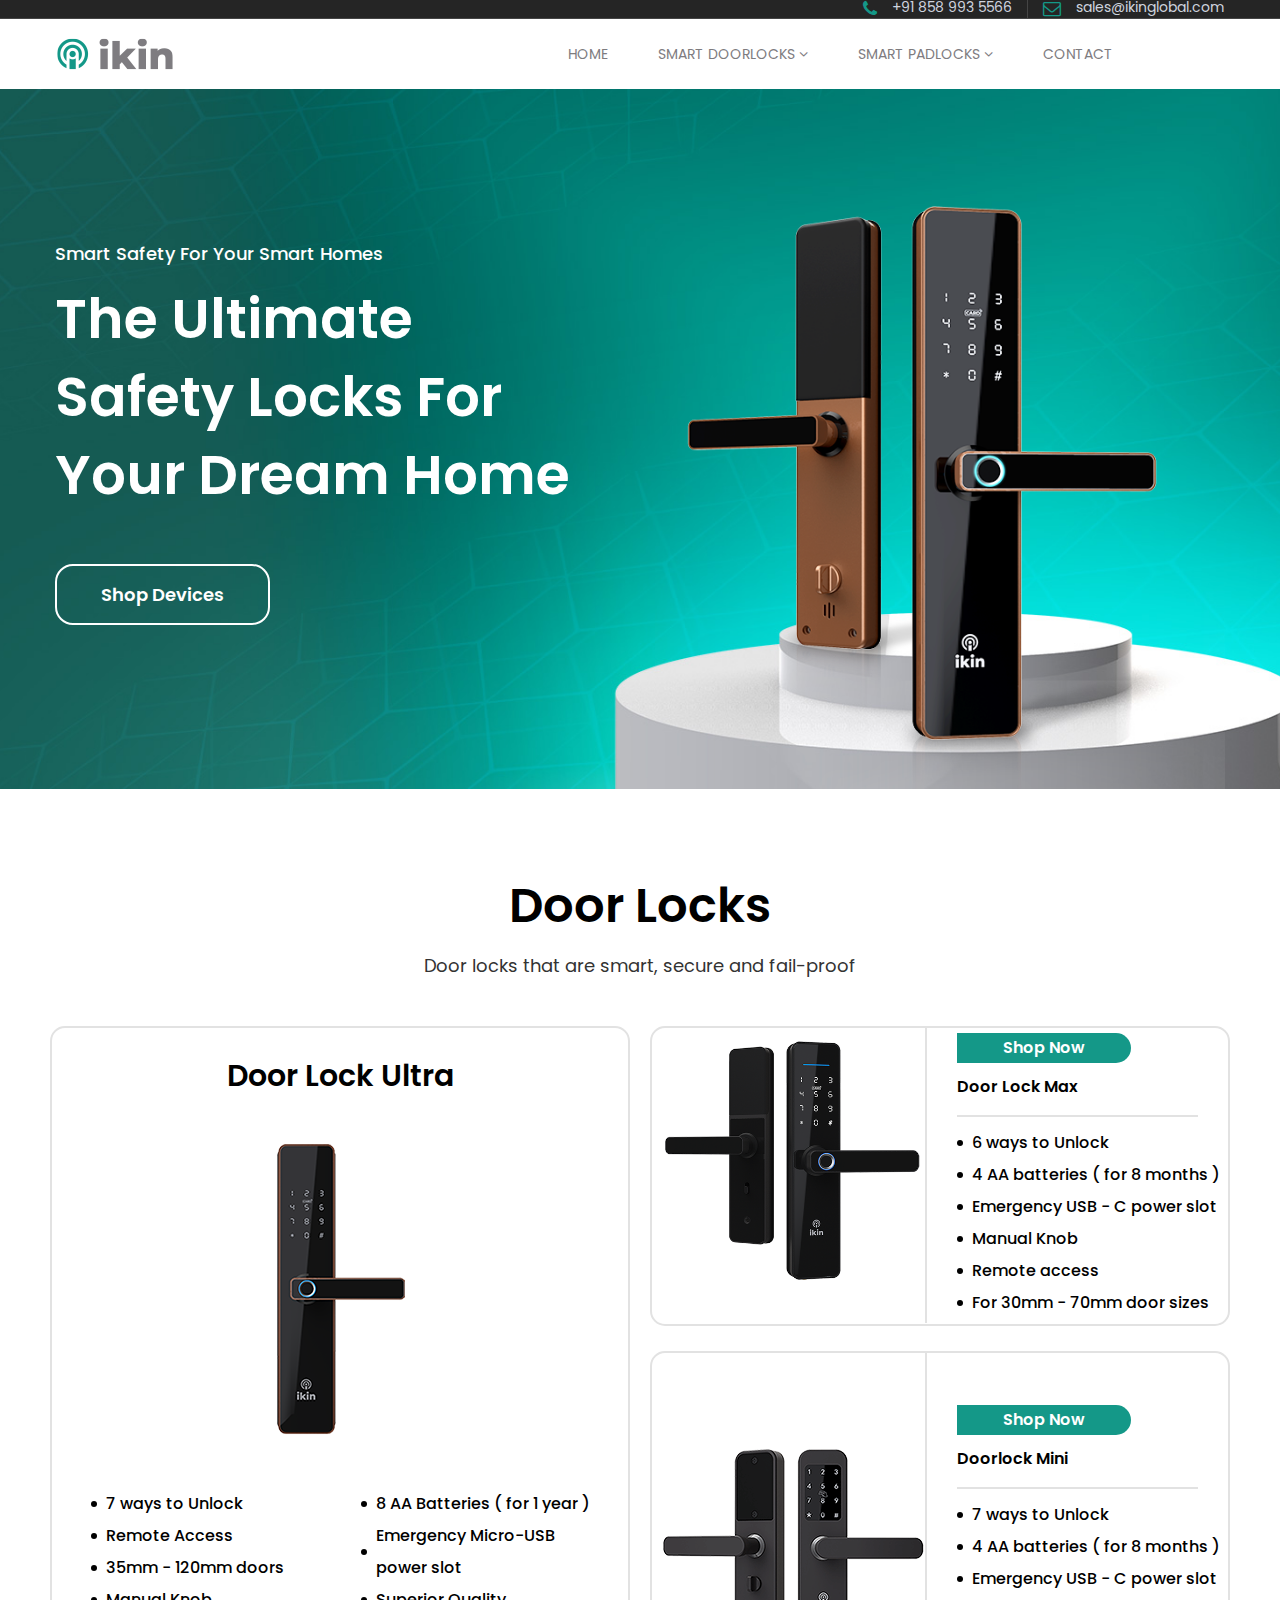
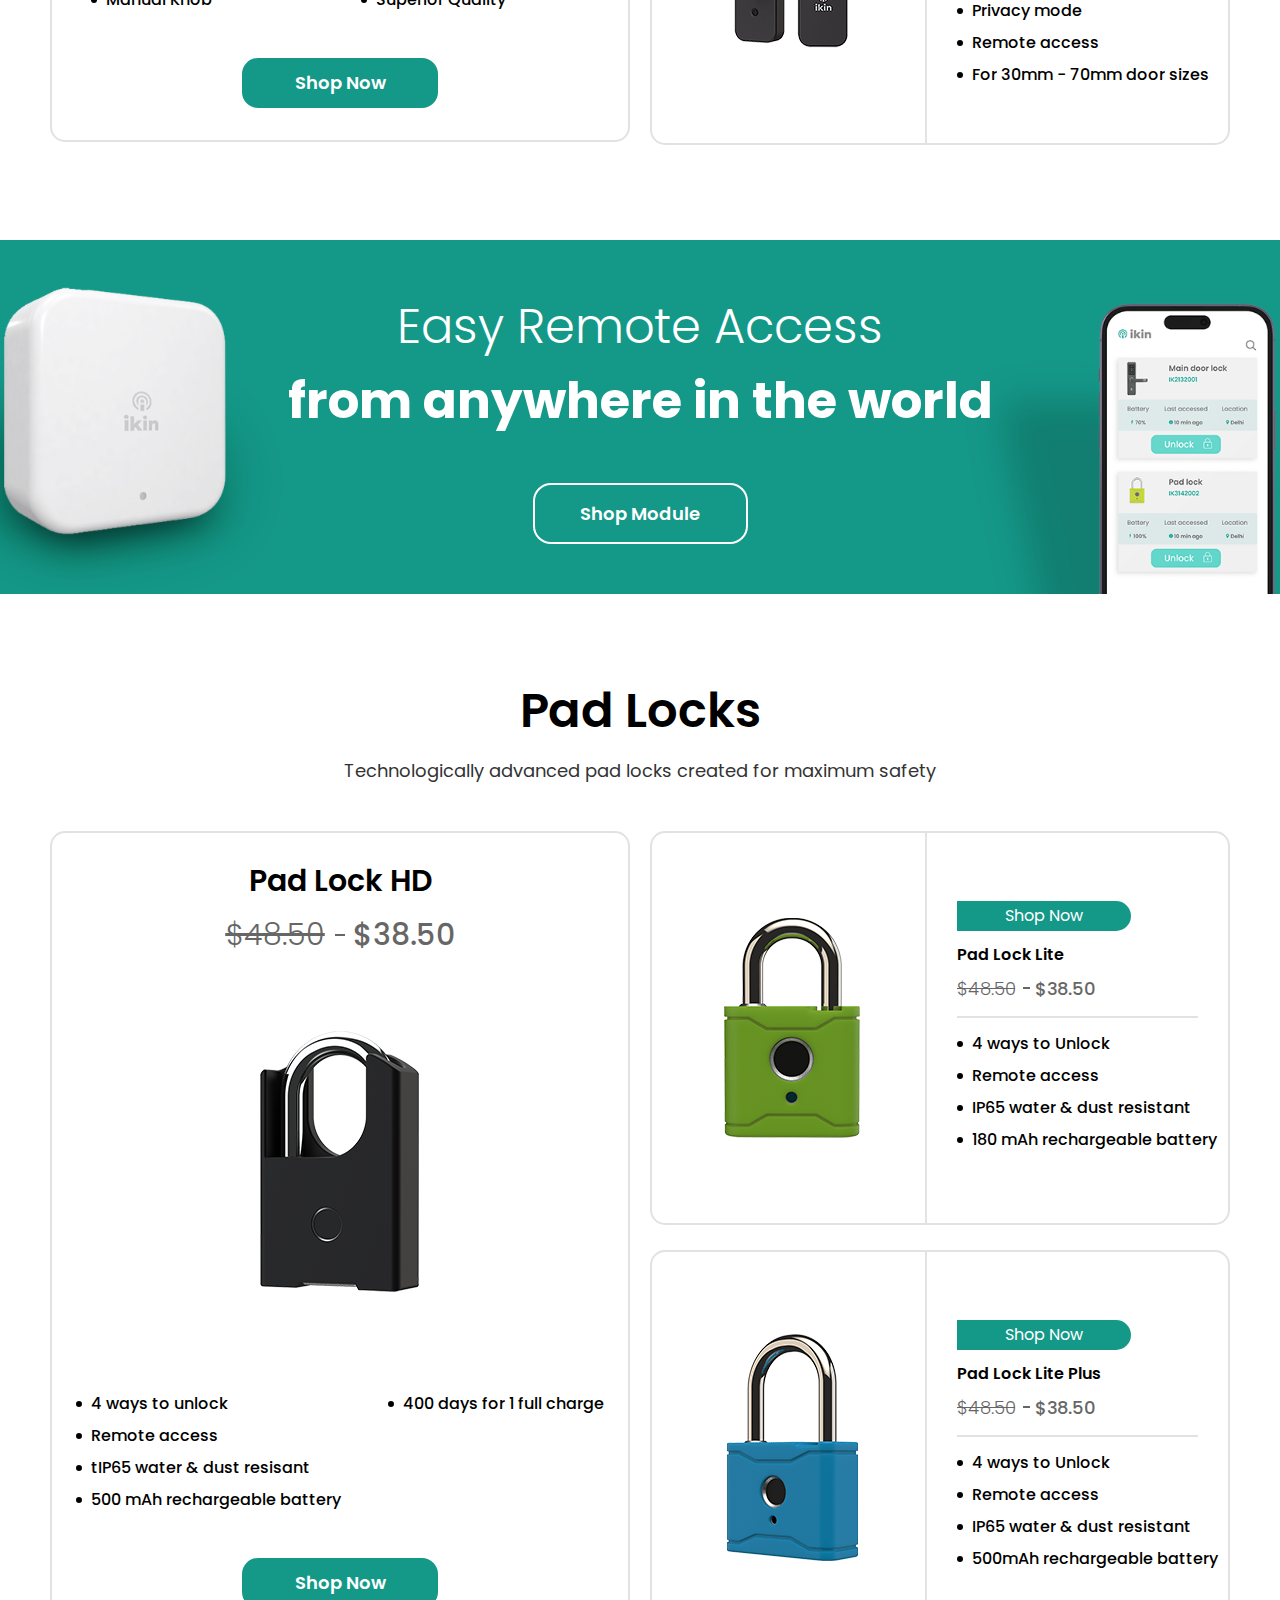
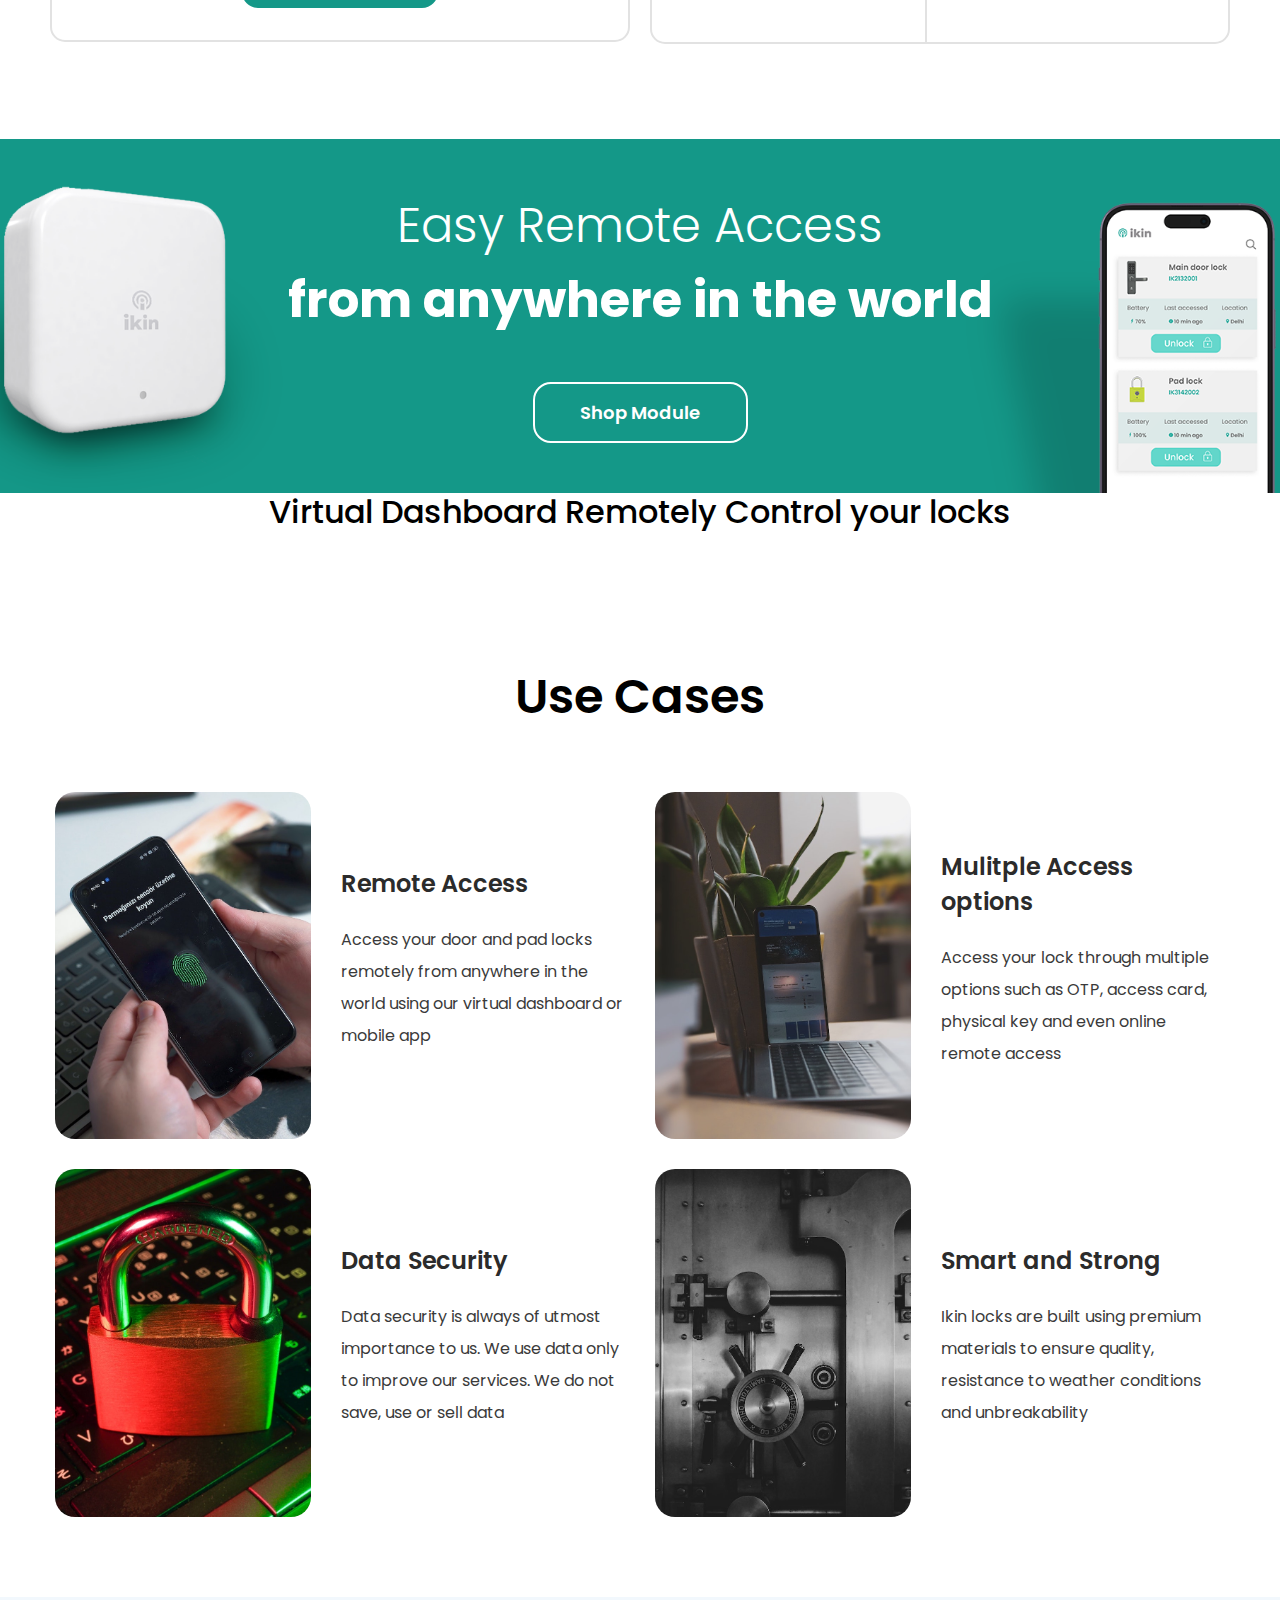
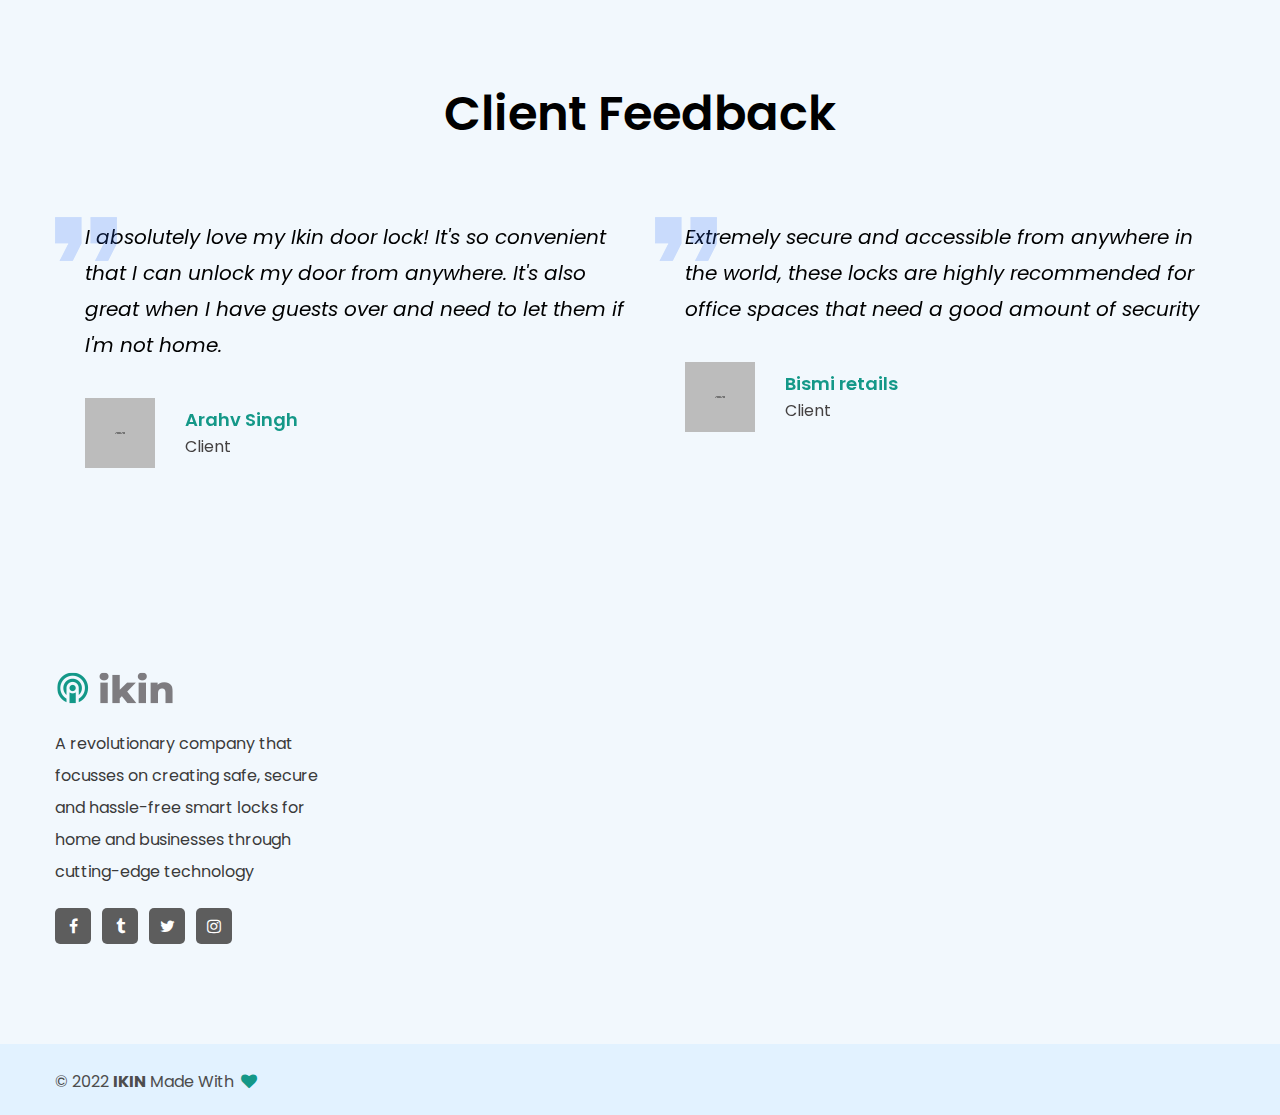
==== commit 9ebf9729: "Update index.html" ====
--- a/index.html
+++ b/index.html
@@ -692,7 +692,16 @@
         </div>
         <!-- Feature product area End -->
 
-        <div class="fashion-area pb-80" style="background-image: url(assets/images/banner/dashboard_bg.jpg);">
+        <div class="fashion-area bgpadding" style="background-image: url(assets/images/banner/wifi-module_bg.png);">
+            <div class="container">
+                <div class="row justify-content-center align-items-center h-100">
+                    <div class="col-12 text-center"> 
+                        <h2 class="title"> <span>Easy Remote Access</span> from anywhere in the world </h2>
+                        <a href="#" class="btn btn-primary text-capitalize m-auto">Shop Module</a>
+                    </div>
+                </div>
+            </div>
+        </div>
             <div class="container h-100">
                 <div class="row justify-content-center align-items-center h-100">
                     <div class="col-12 text-center">
--- a/assets/css/style.css
+++ b/assets/css/style.css
@@ -5608,7 +5608,7 @@
 }
 .product-feature ul li {
   font-size: 16px;
-  color: #fff;
+  color: #000;
   font-weight: 500;
   position: relative;
   padding-left: 15px;
@@ -5633,7 +5633,7 @@
   width: 6px;
   height: 6px;
   content: "";
-  background-color: #fff;
+  background-color: #000;
   border-radius: 50%;
   -webkit-transform: translateY(-50%);
           transform: translateY(-50%);
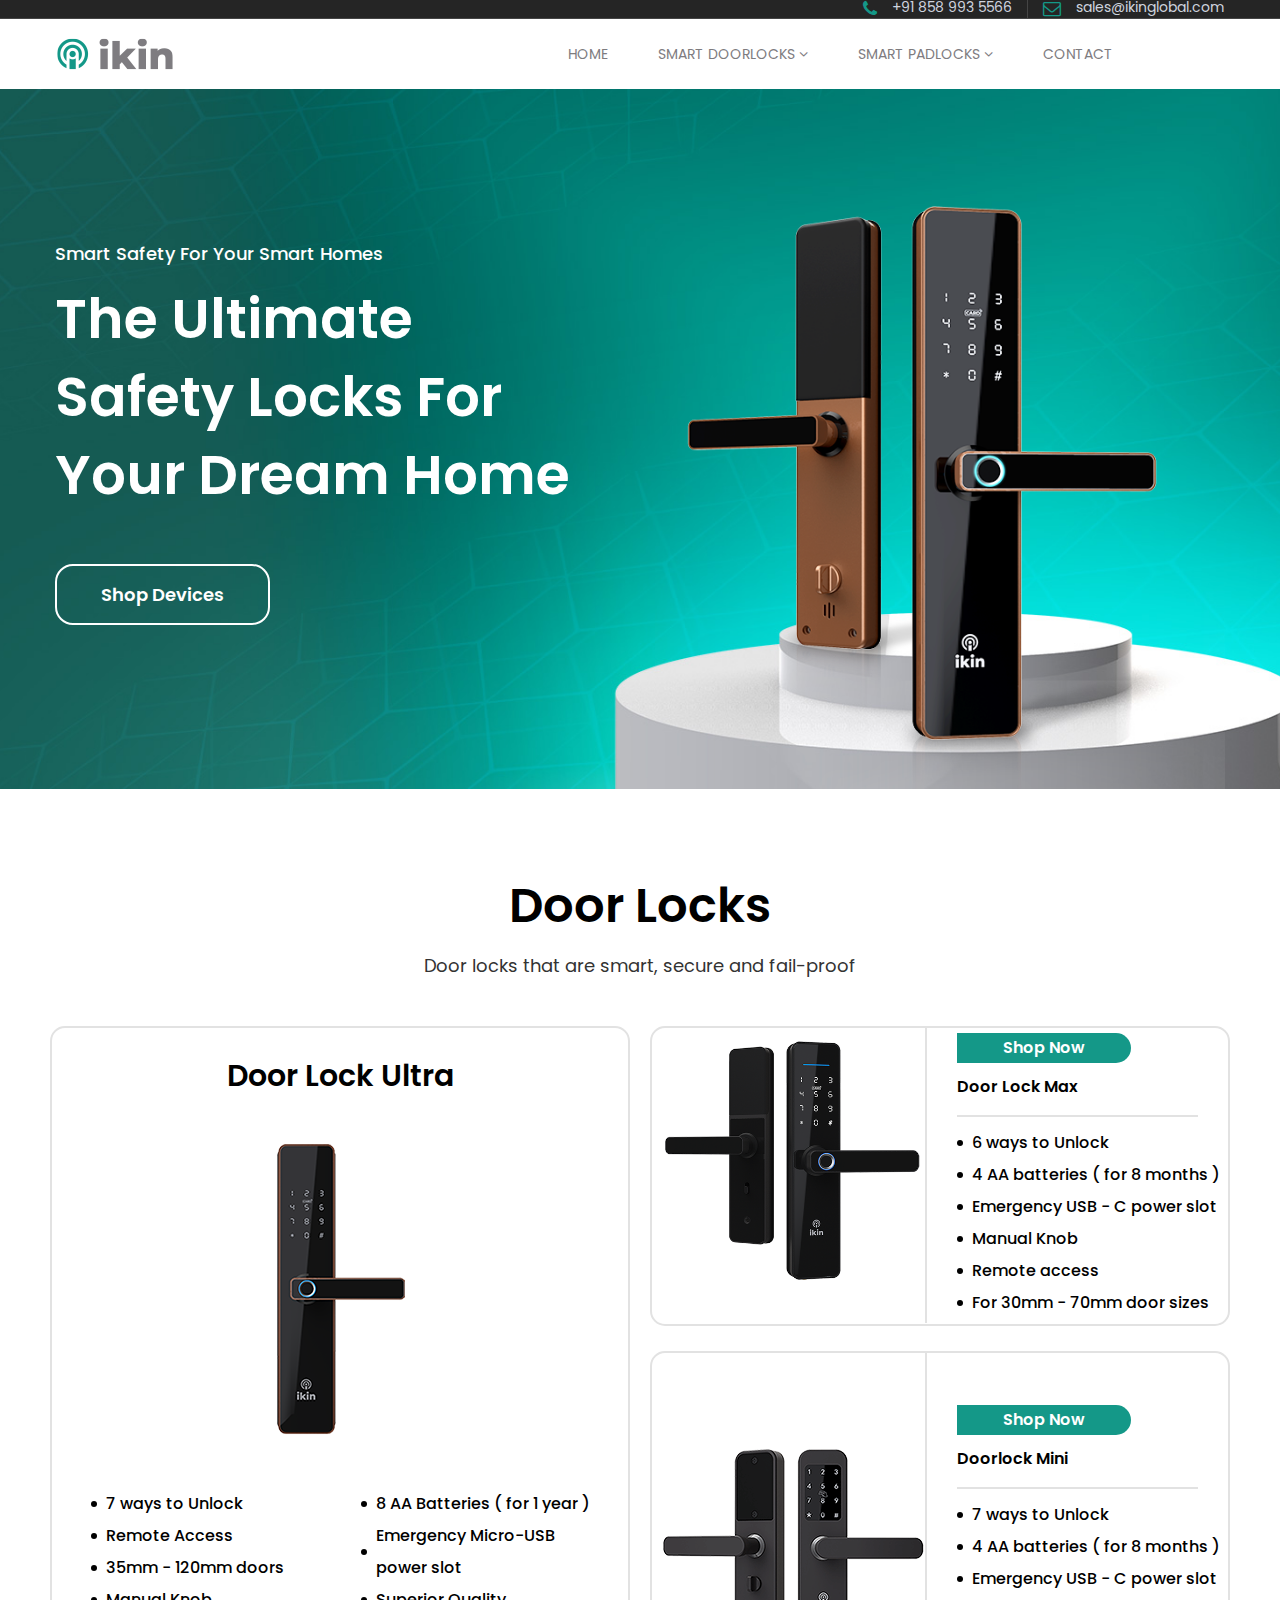
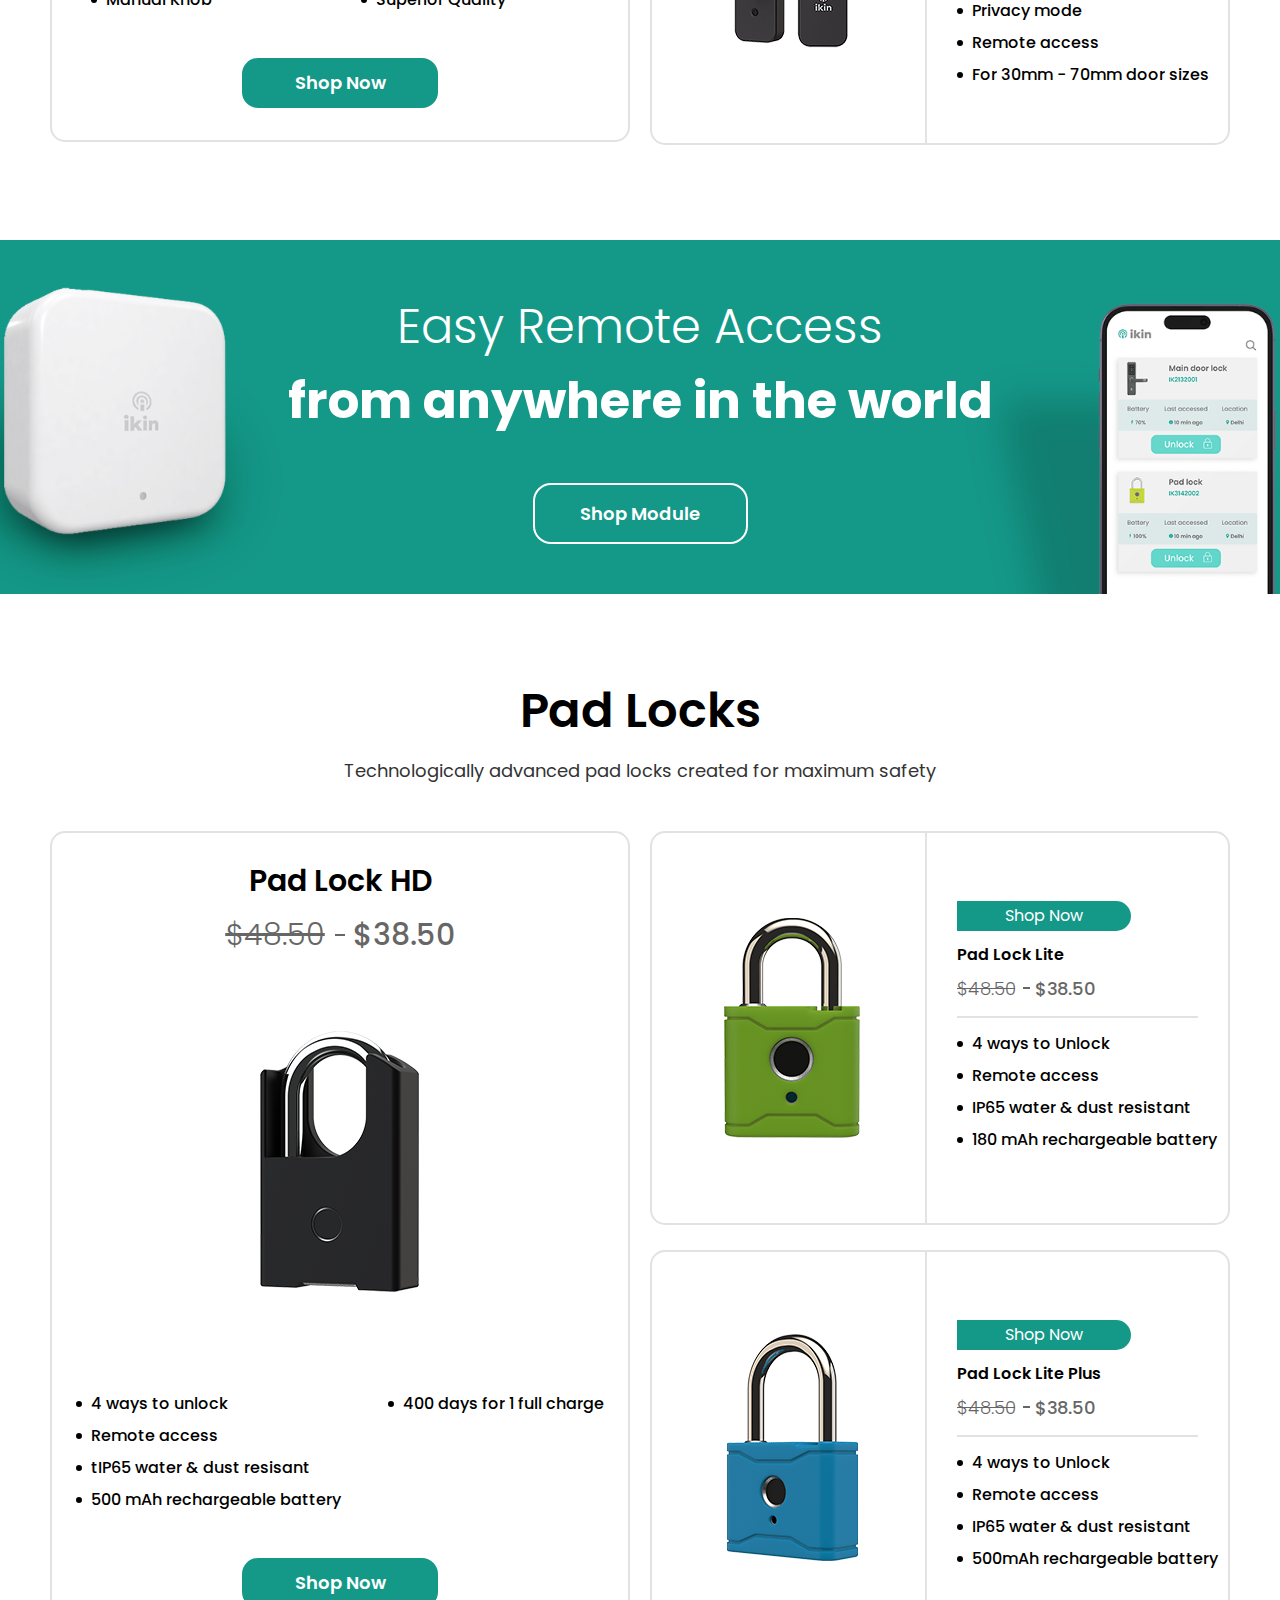
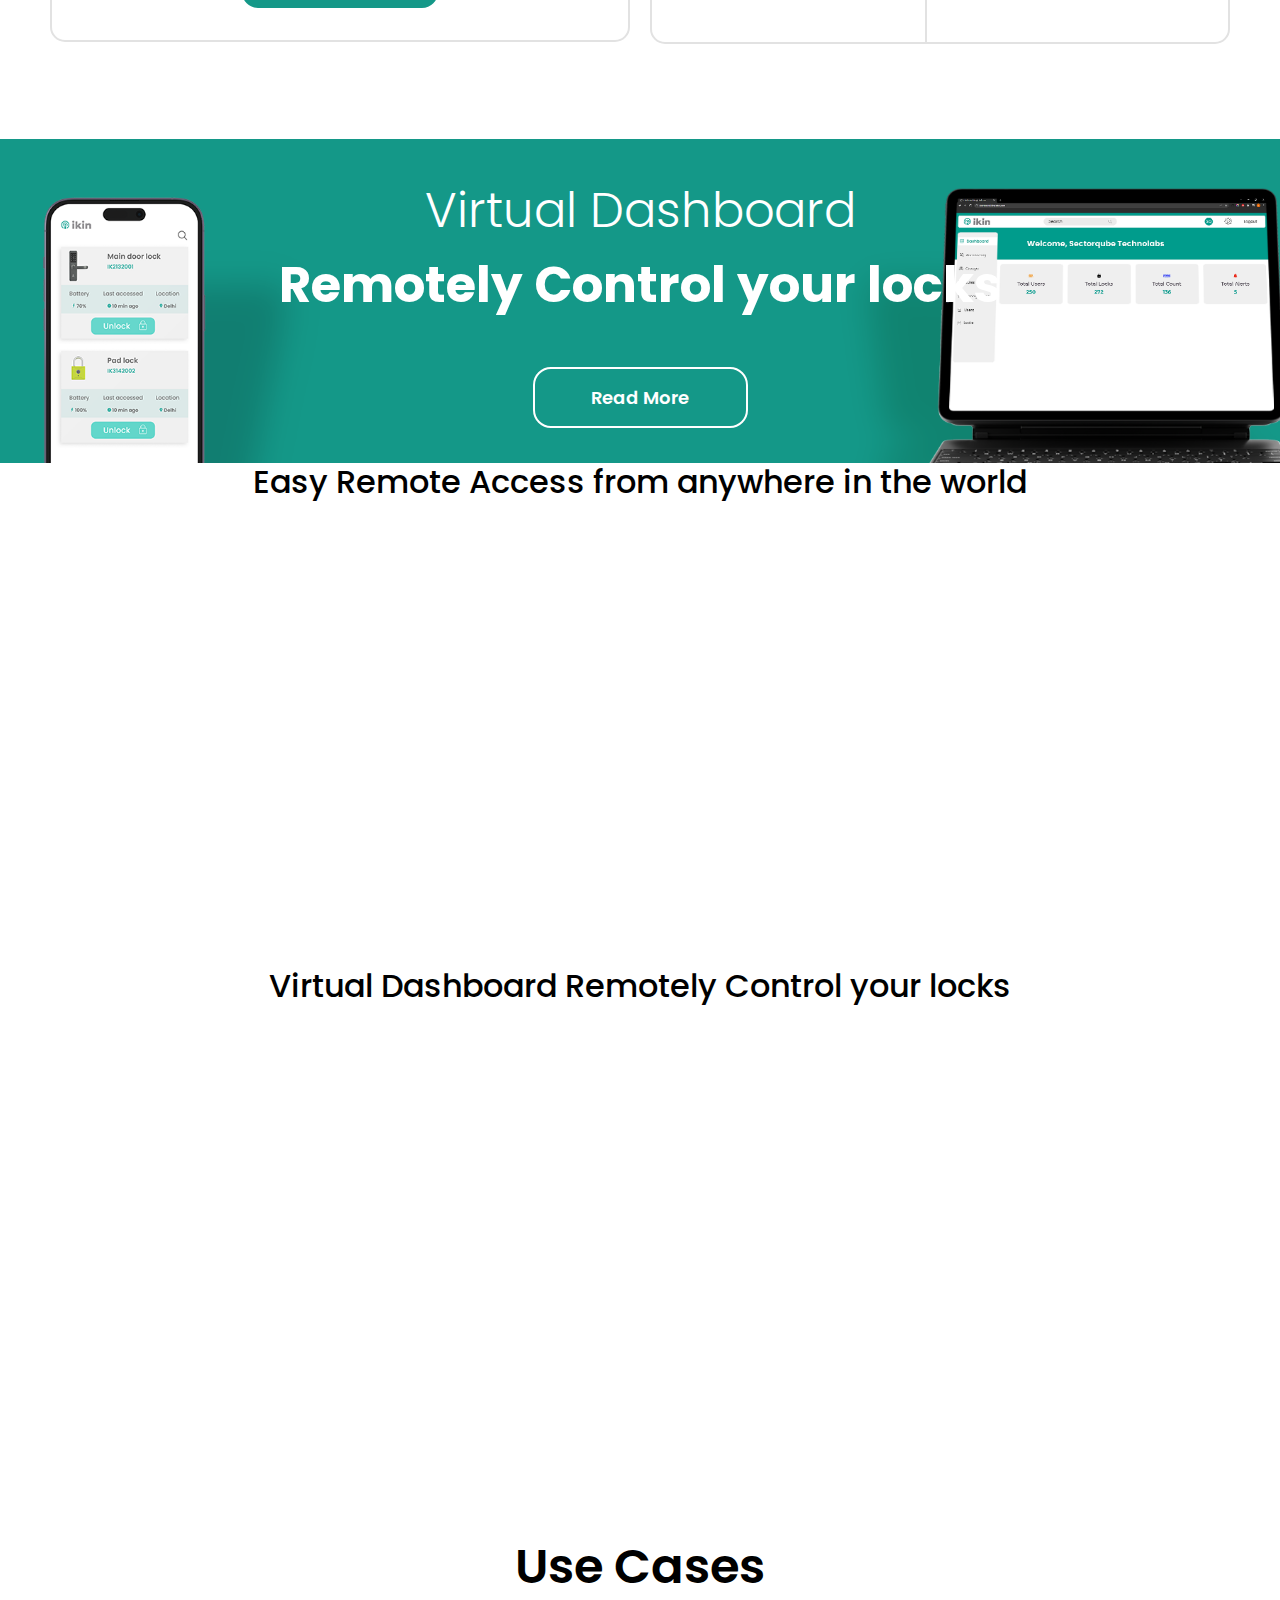
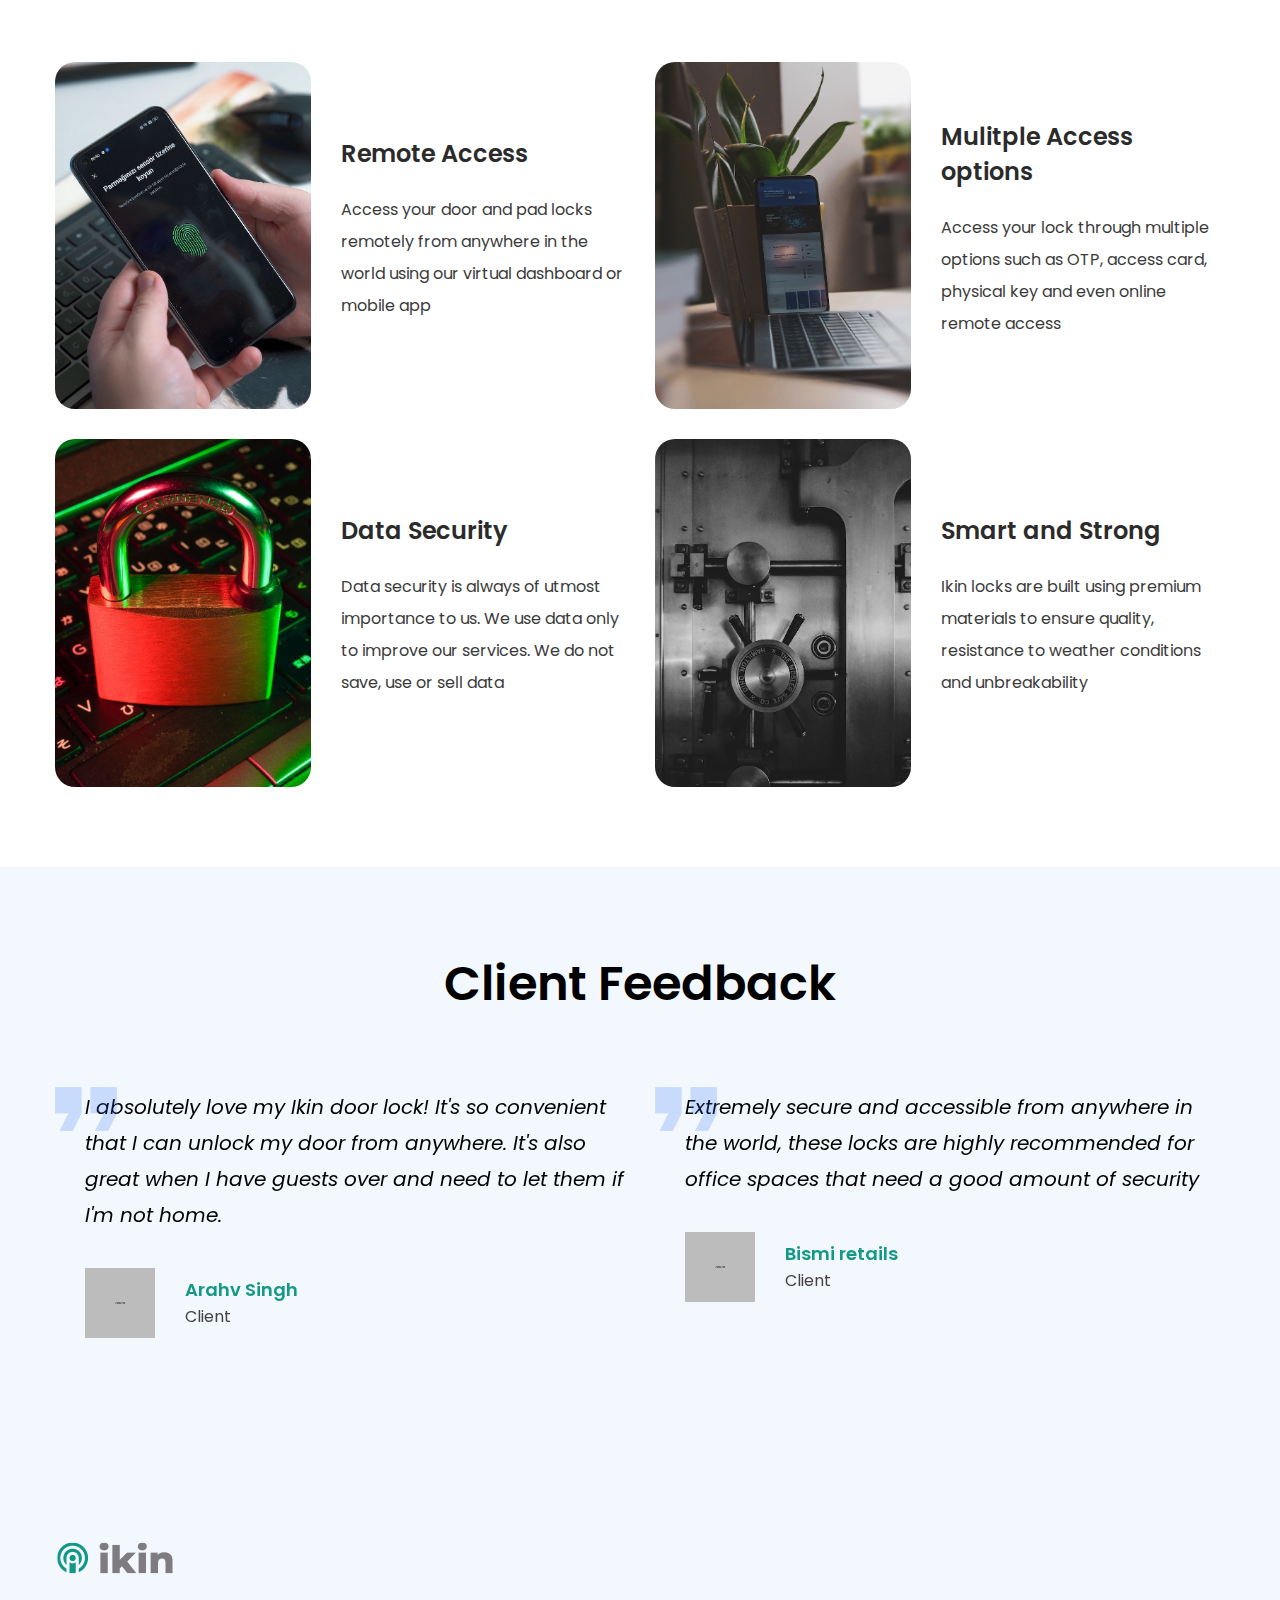
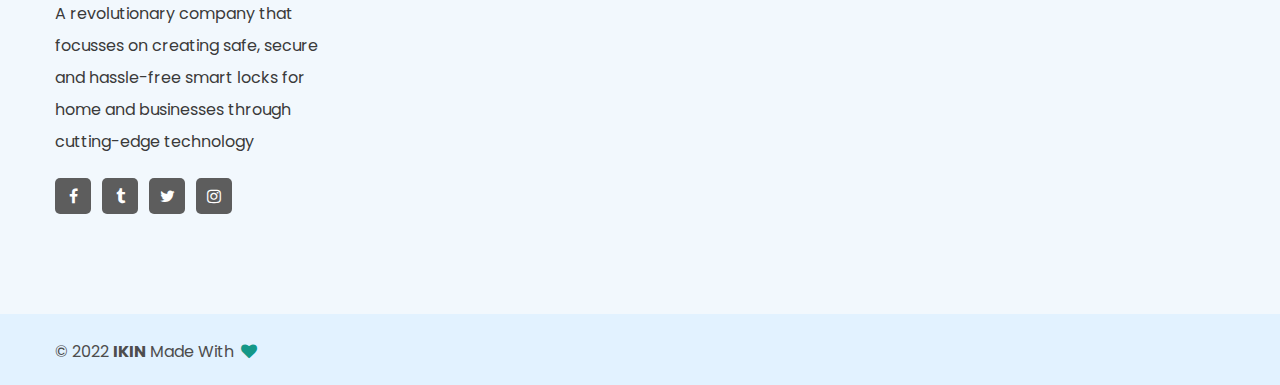
==== commit 6fb76949: "Update index.html" ====
--- a/index.html
+++ b/index.html
@@ -692,7 +692,16 @@
         </div>
         <!-- Feature product area End -->
 
-        <div class="fashion-area bgpadding" style="background-image: url(assets/images/banner/wifi-module_bg.png);">
+      <div class="fashion-area pb-80" style="background-image: url(assets/images/banner/dashboard_bg.png);">
+            <div class="container h-100">
+                <div class="row justify-content-center align-items-center h-100">
+                    <div class="col-12 text-center">
+                        <h2 class="title"> <span>Virtual Dashboard</span> Remotely Control your locks</h2>
+                        <a href="shop-left-sidebar.html" class="btn btn-primary text-capitalize m-auto">Read More</a>
+                    </div>
+                </div>
+            </div>
+        </div>
             <div class="container">
                 <div class="row justify-content-center align-items-center h-100">
                     <div class="col-12 text-center"> 
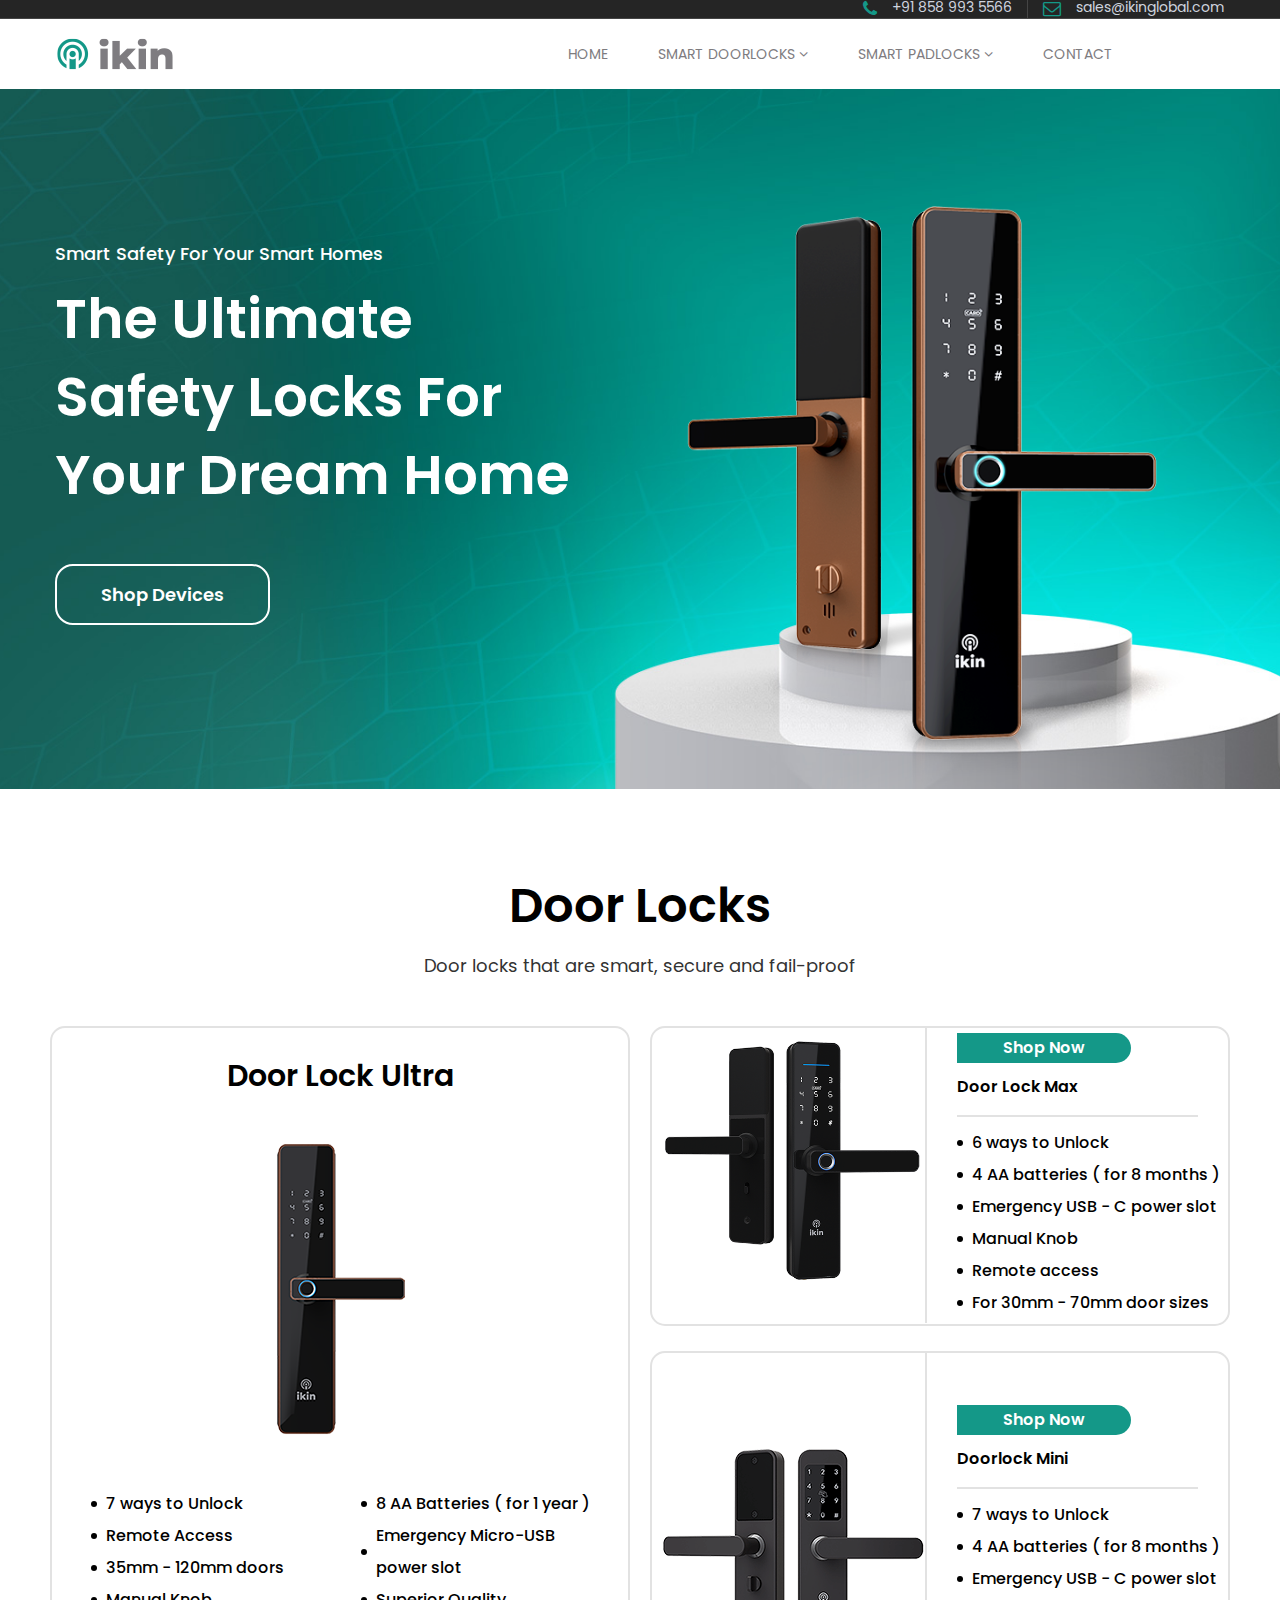
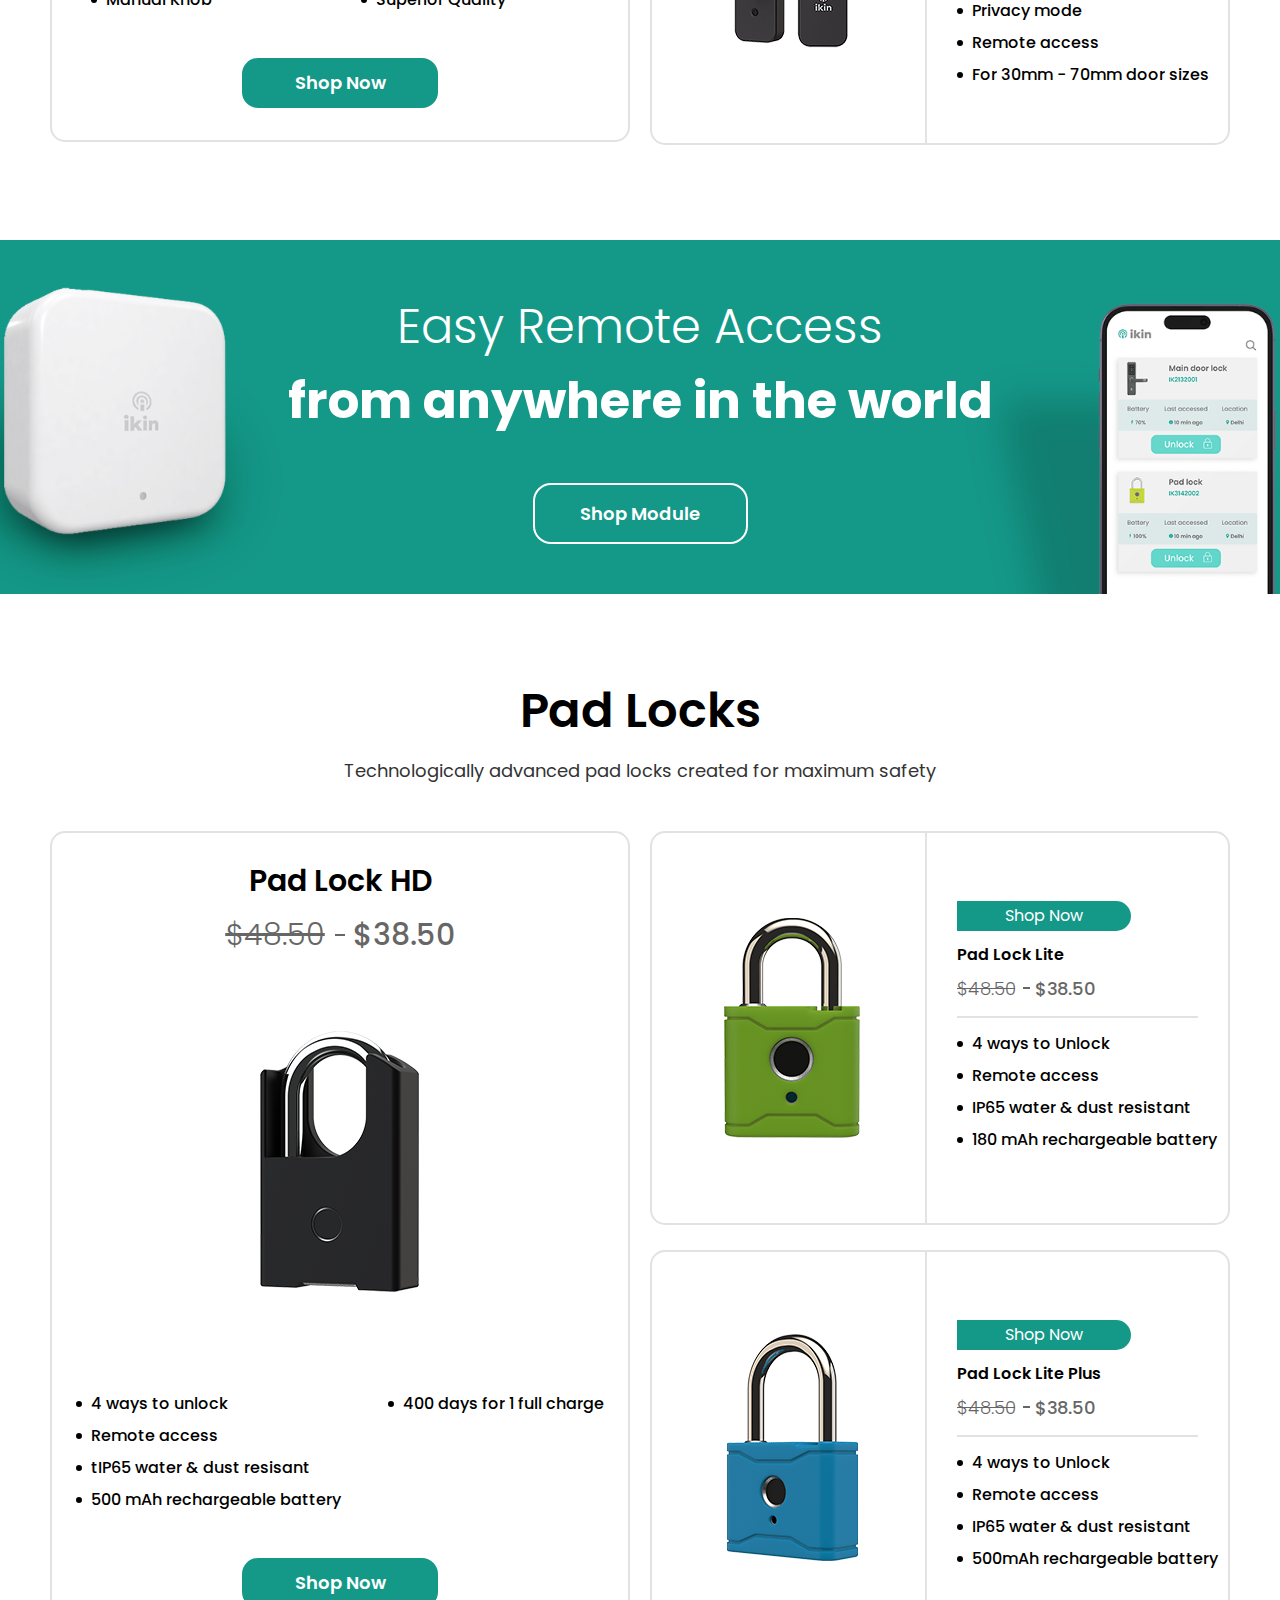
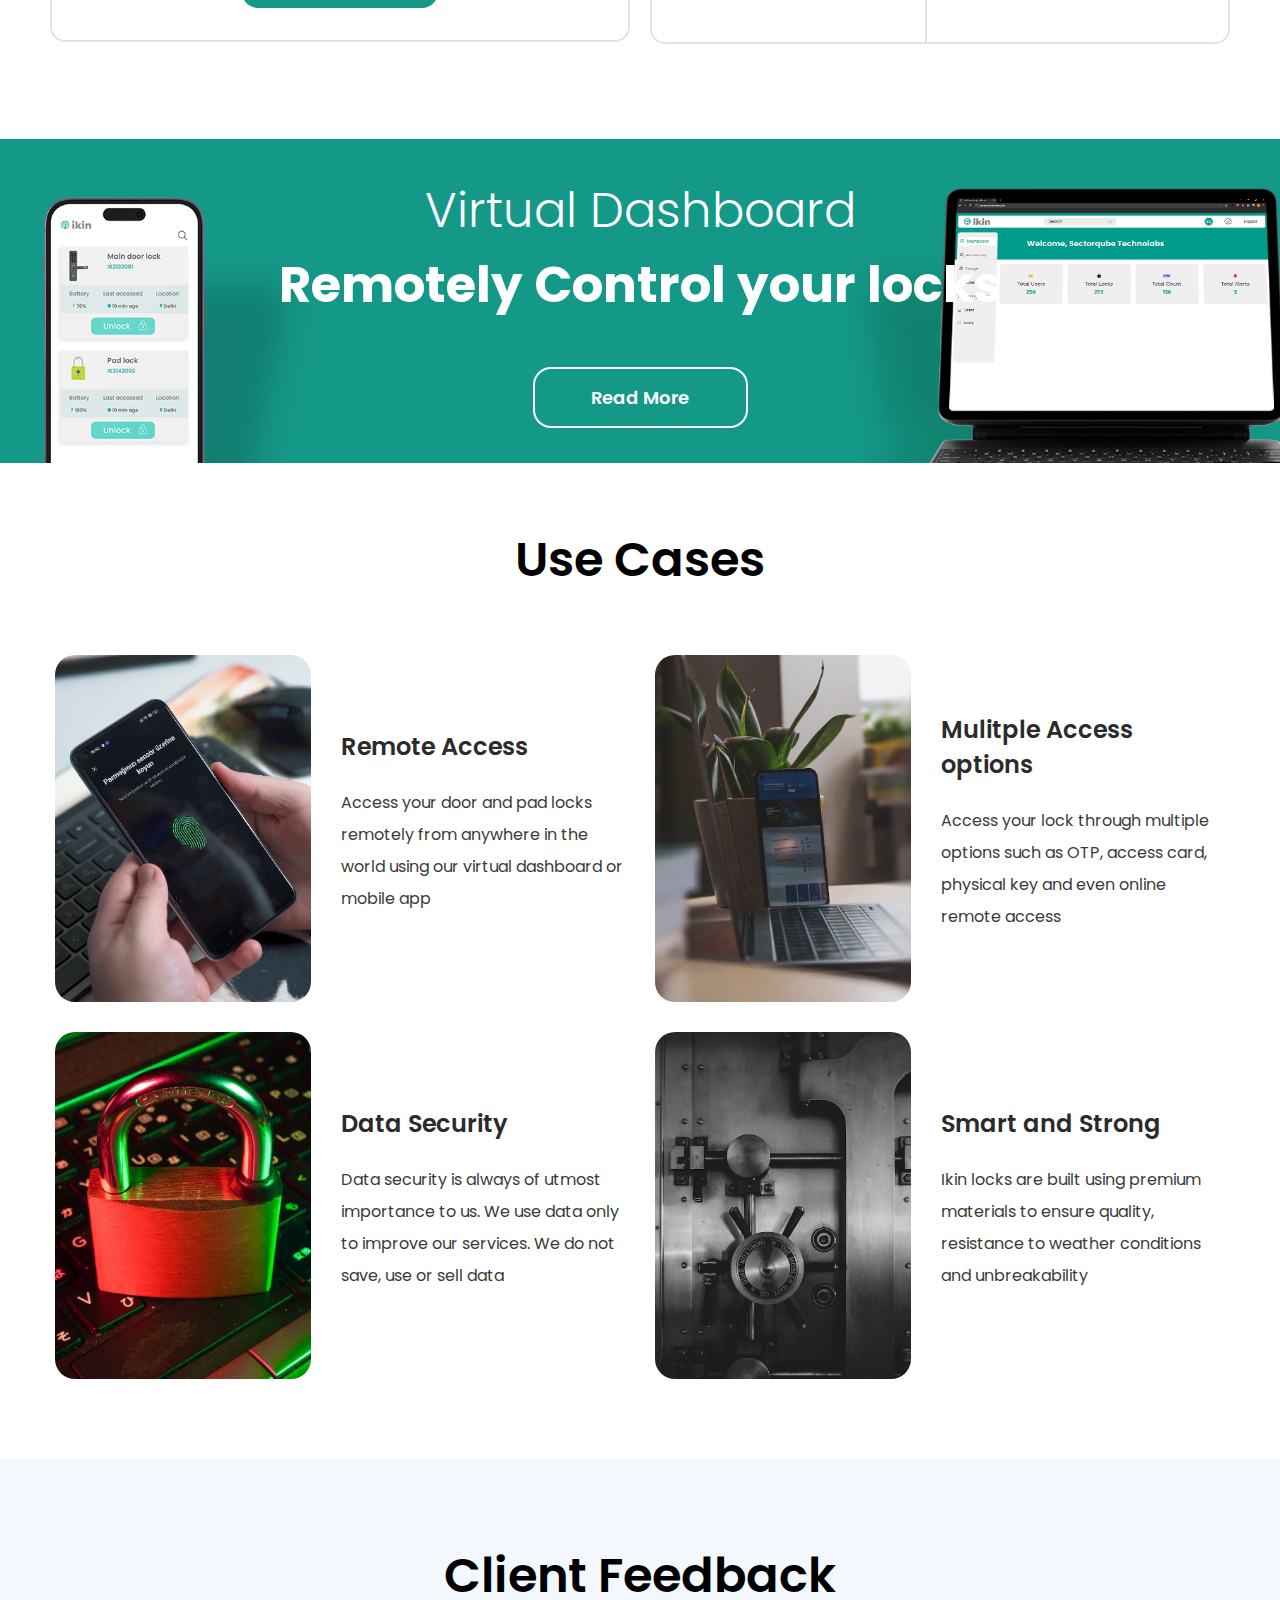
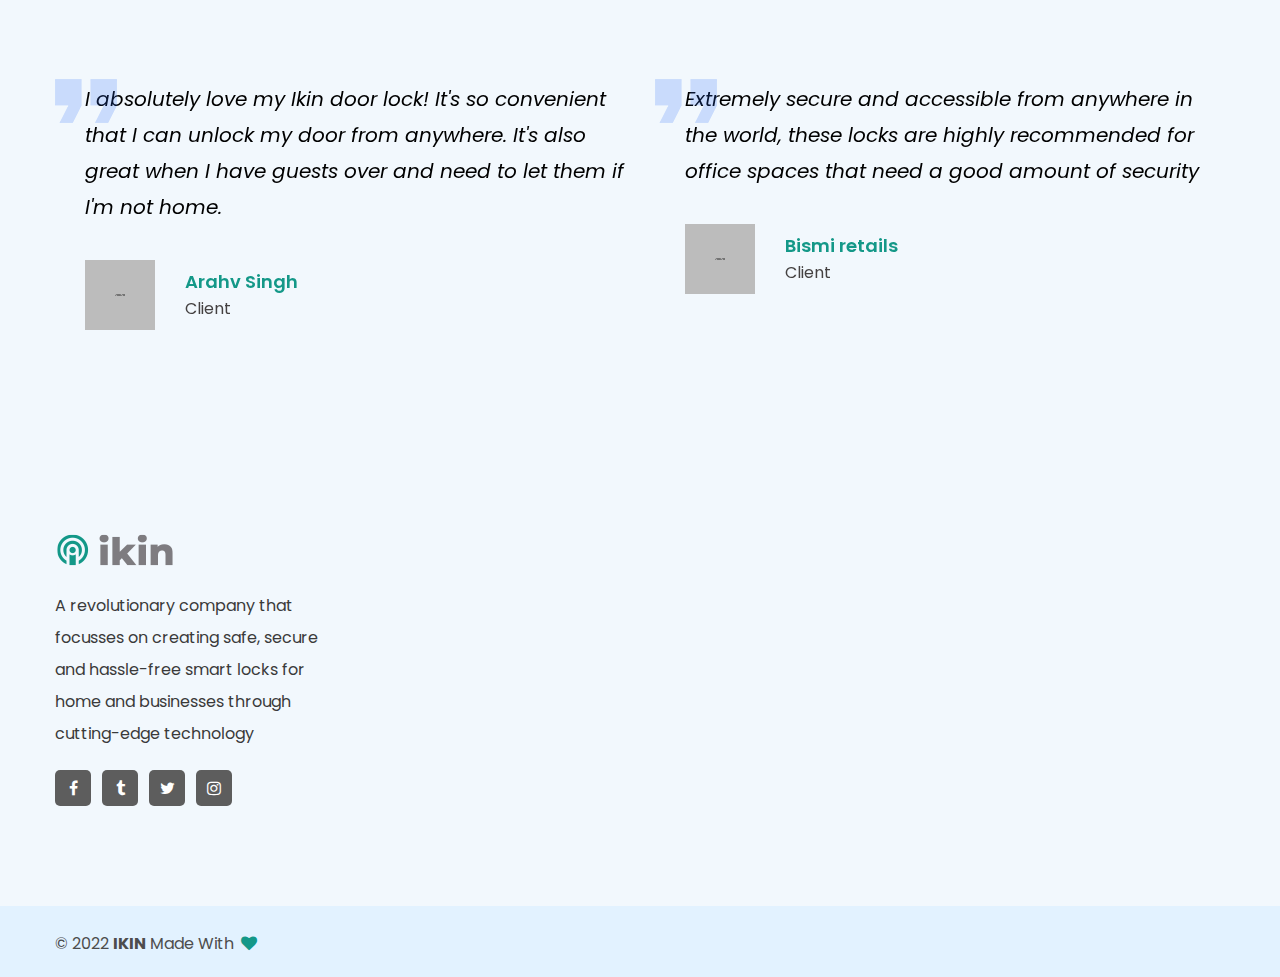
==== commit 2d822cc7: "Update index.html" ====
--- a/index.html
+++ b/index.html
@@ -702,25 +702,6 @@
                 </div>
             </div>
         </div>
-            <div class="container">
-                <div class="row justify-content-center align-items-center h-100">
-                    <div class="col-12 text-center"> 
-                        <h2 class="title"> <span>Easy Remote Access</span> from anywhere in the world </h2>
-                        <a href="#" class="btn btn-primary text-capitalize m-auto">Shop Module</a>
-                    </div>
-                </div>
-            </div>
-        </div>
-            <div class="container h-100">
-                <div class="row justify-content-center align-items-center h-100">
-                    <div class="col-12 text-center">
-                        <h2 class="title"> <span>Virtual Dashboard</span> Remotely Control your locks</h2>
-                        <a href="shop-left-sidebar.html" class="btn btn-primary text-capitalize m-auto">Read More</a>
-                    </div>
-                </div>
-            </div>
-        </div>
-        <!-- Fashion Area End -->
 
 
         <!-- Blog area start from here -->
